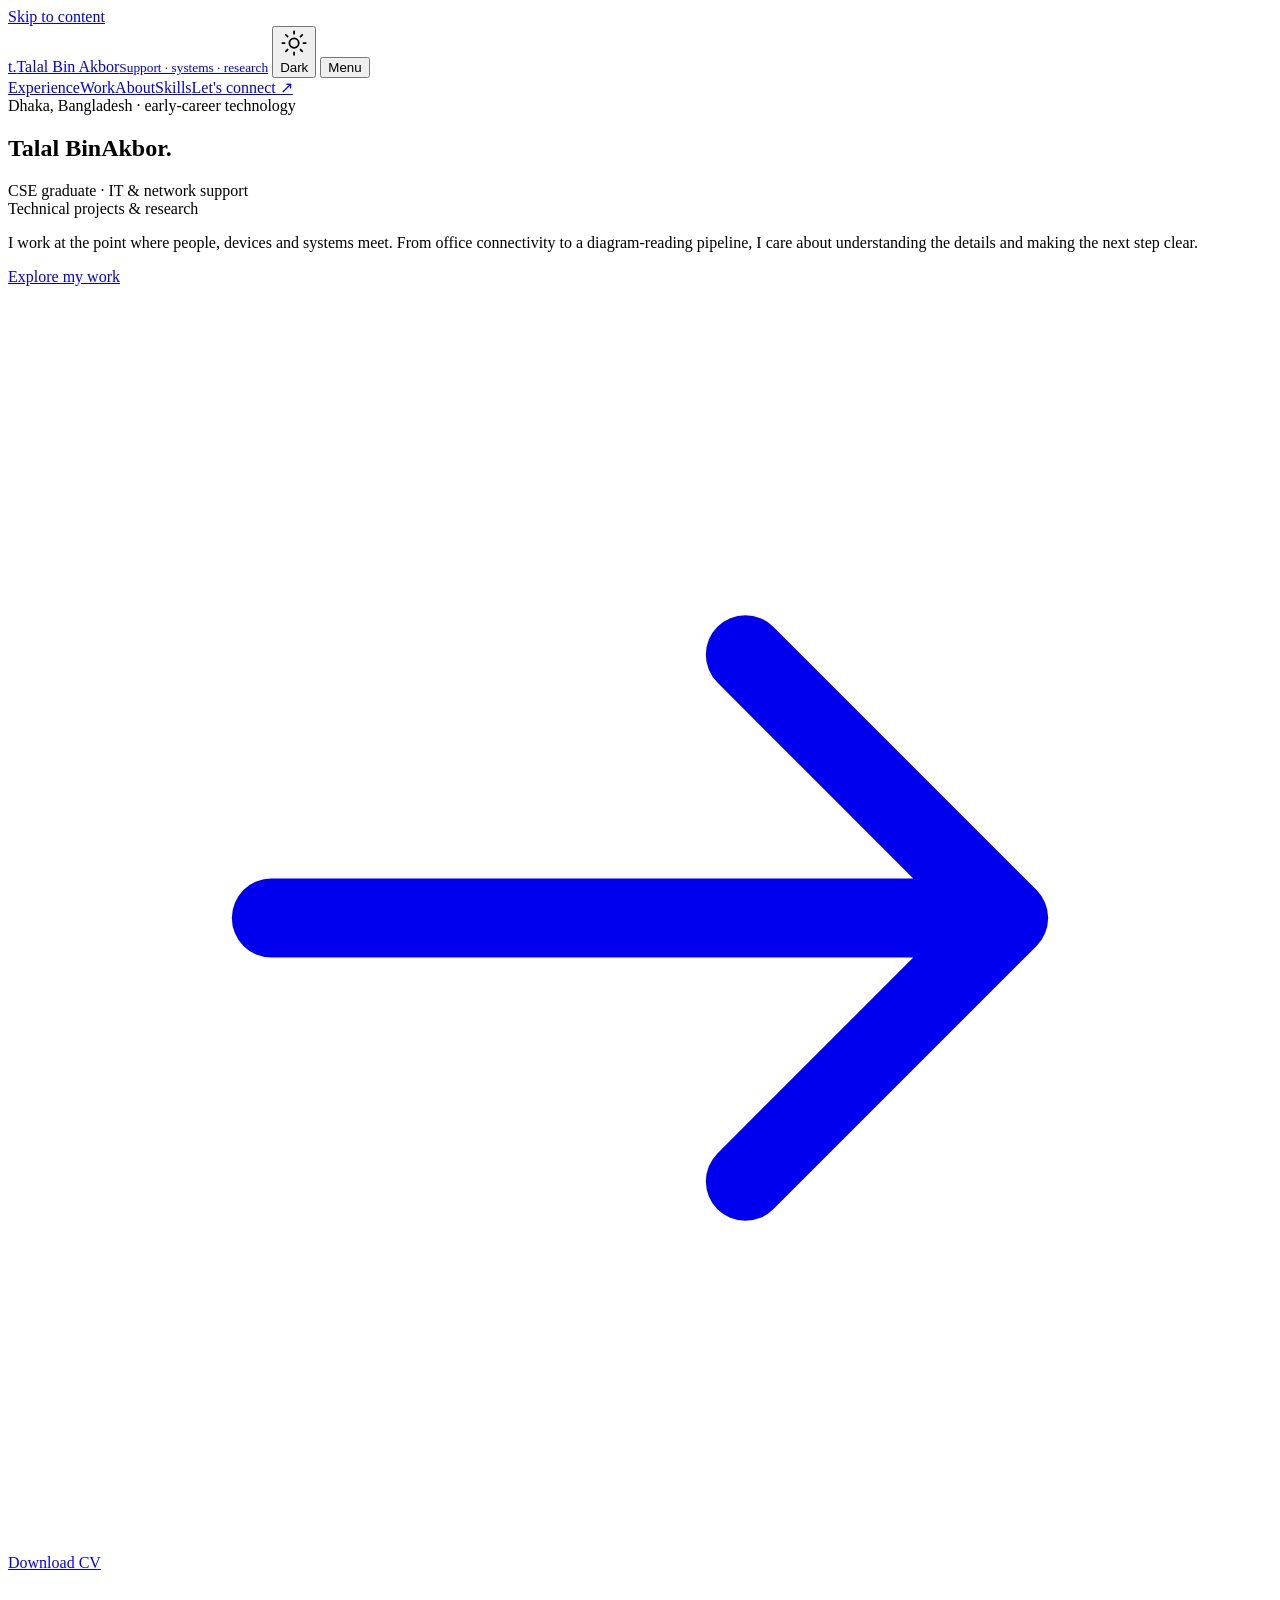
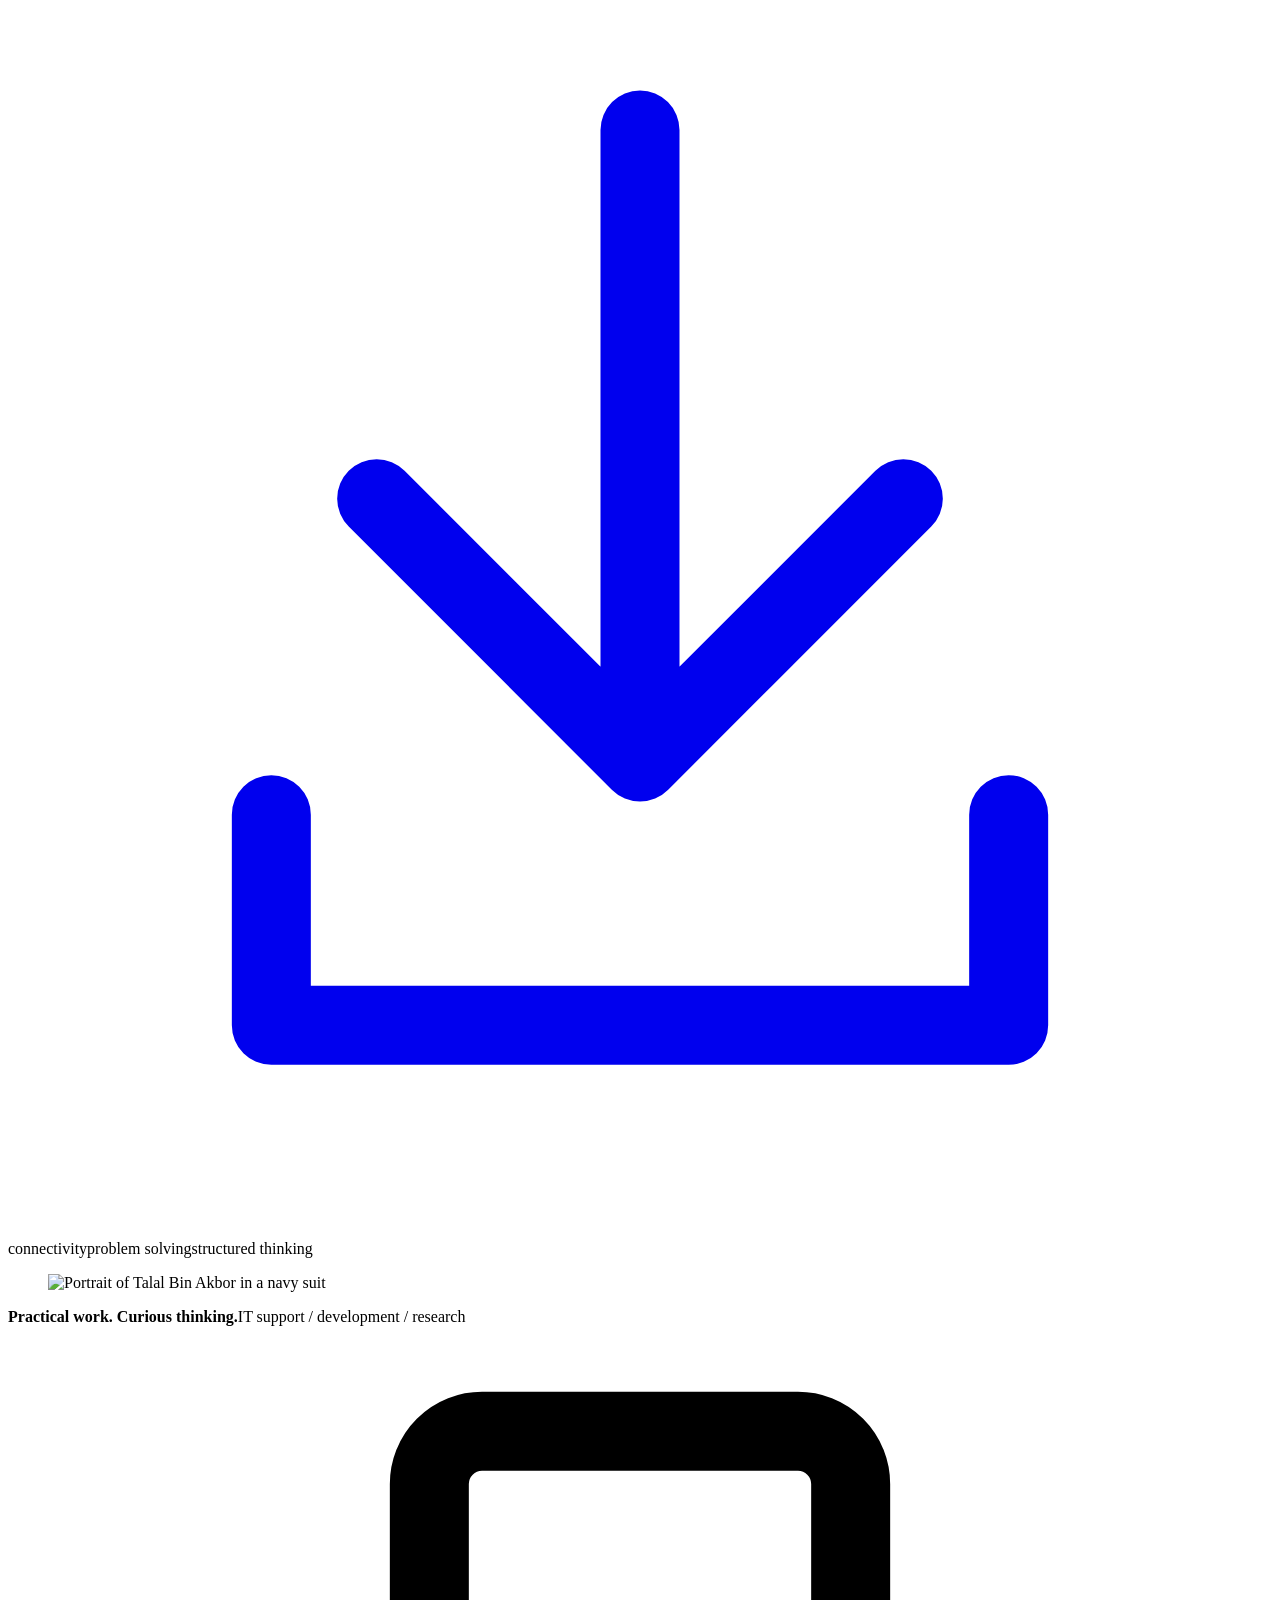
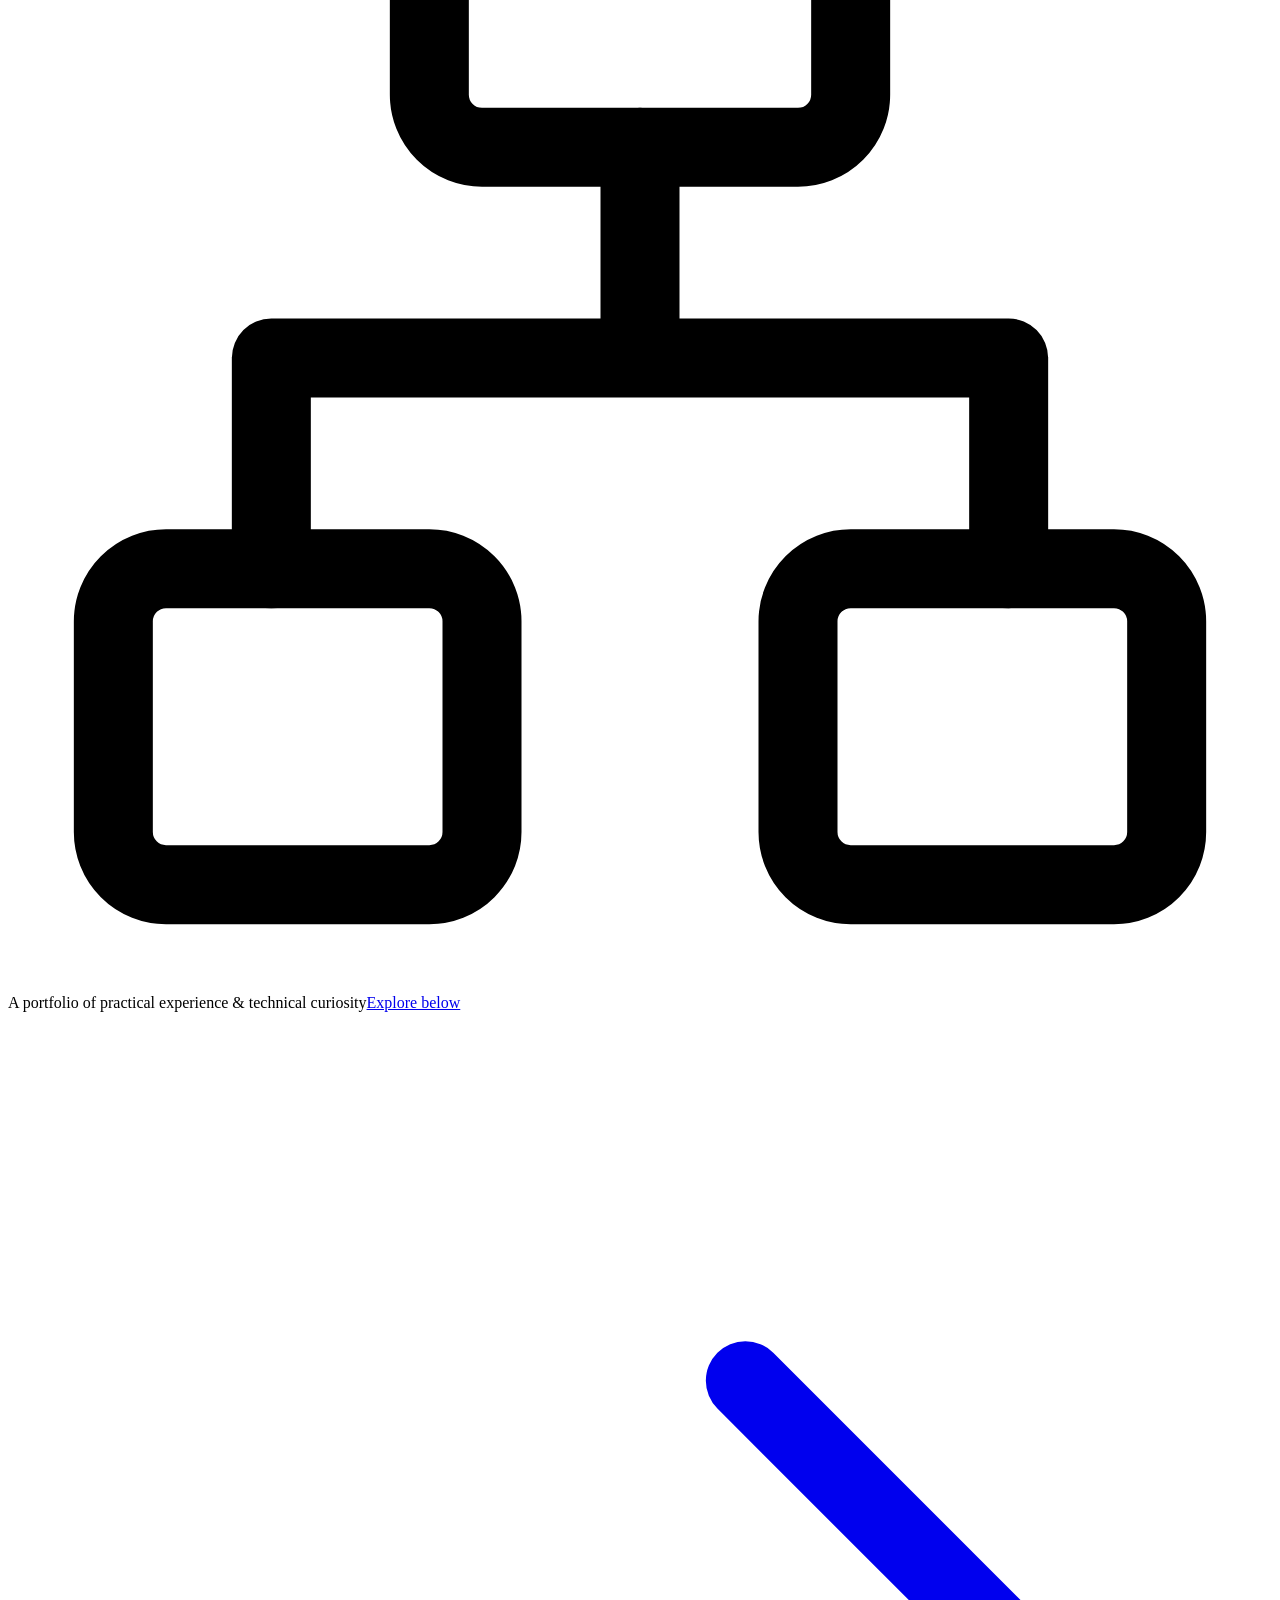
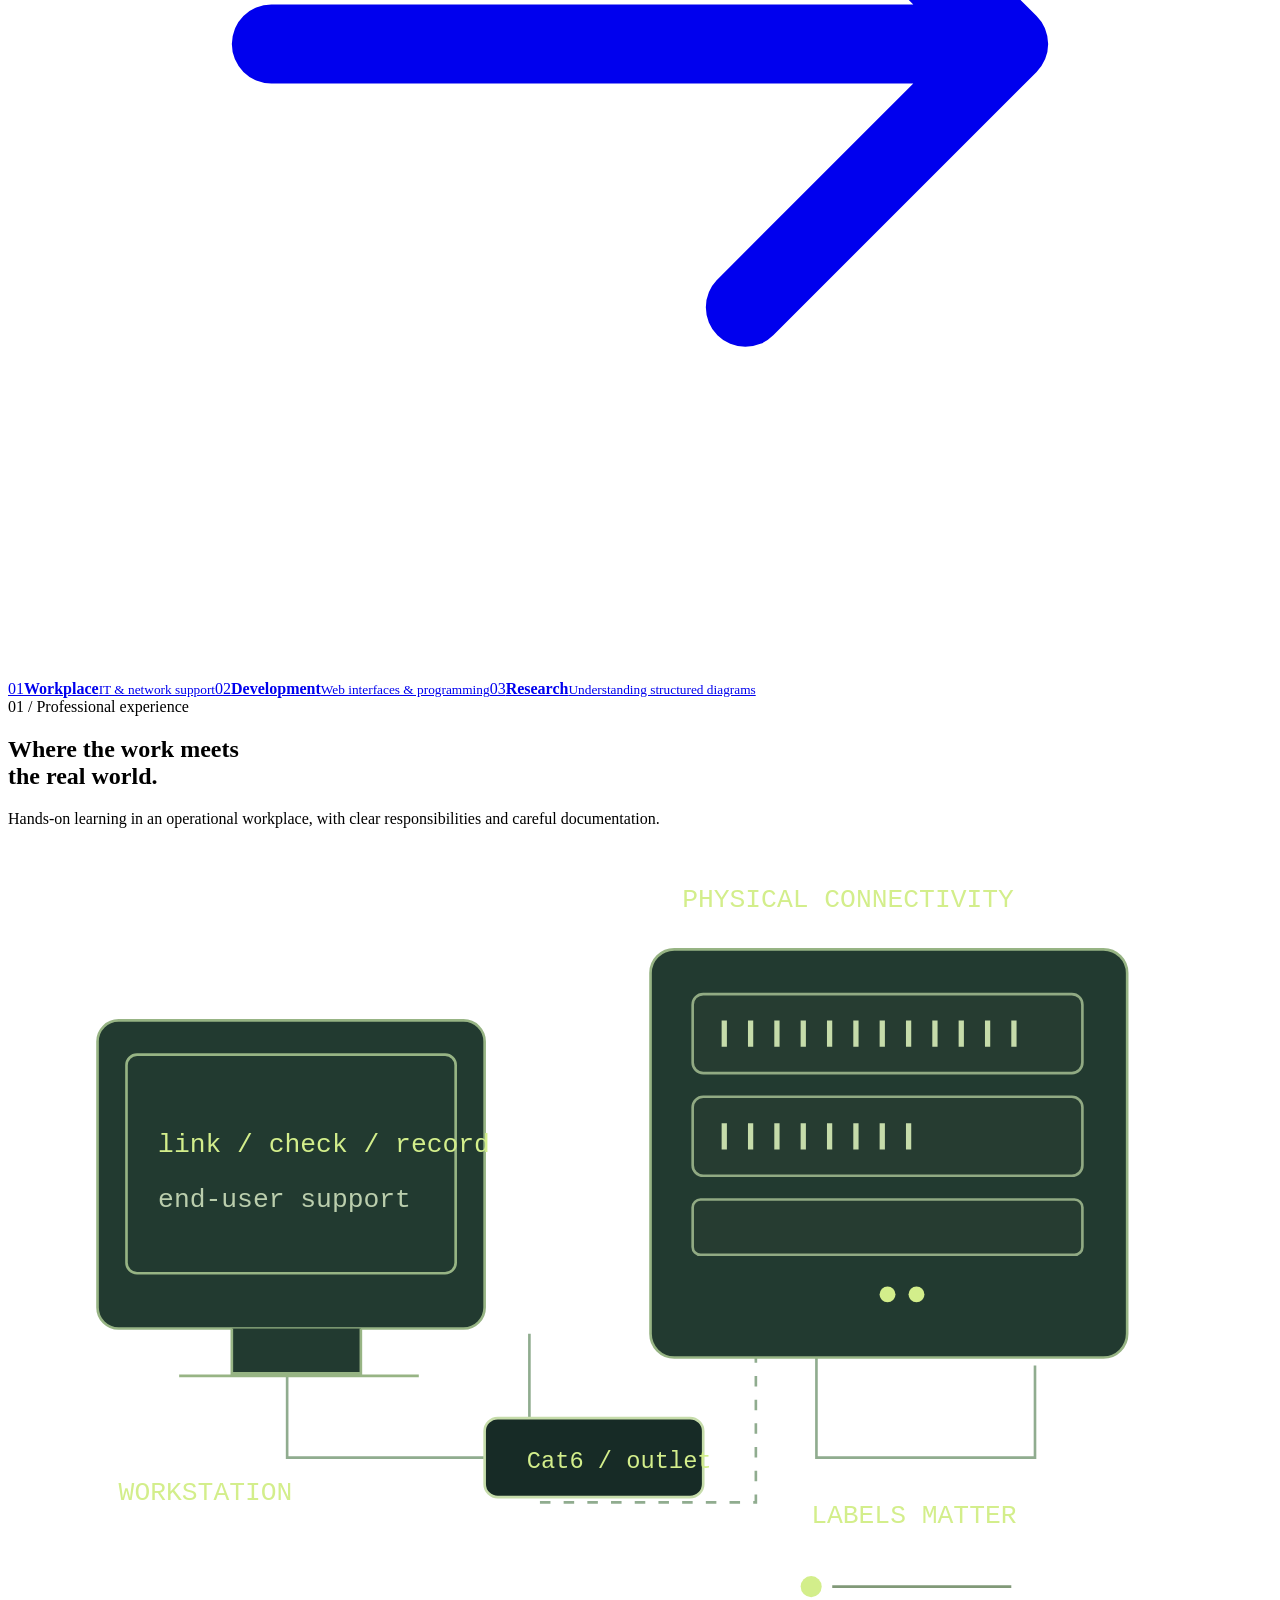
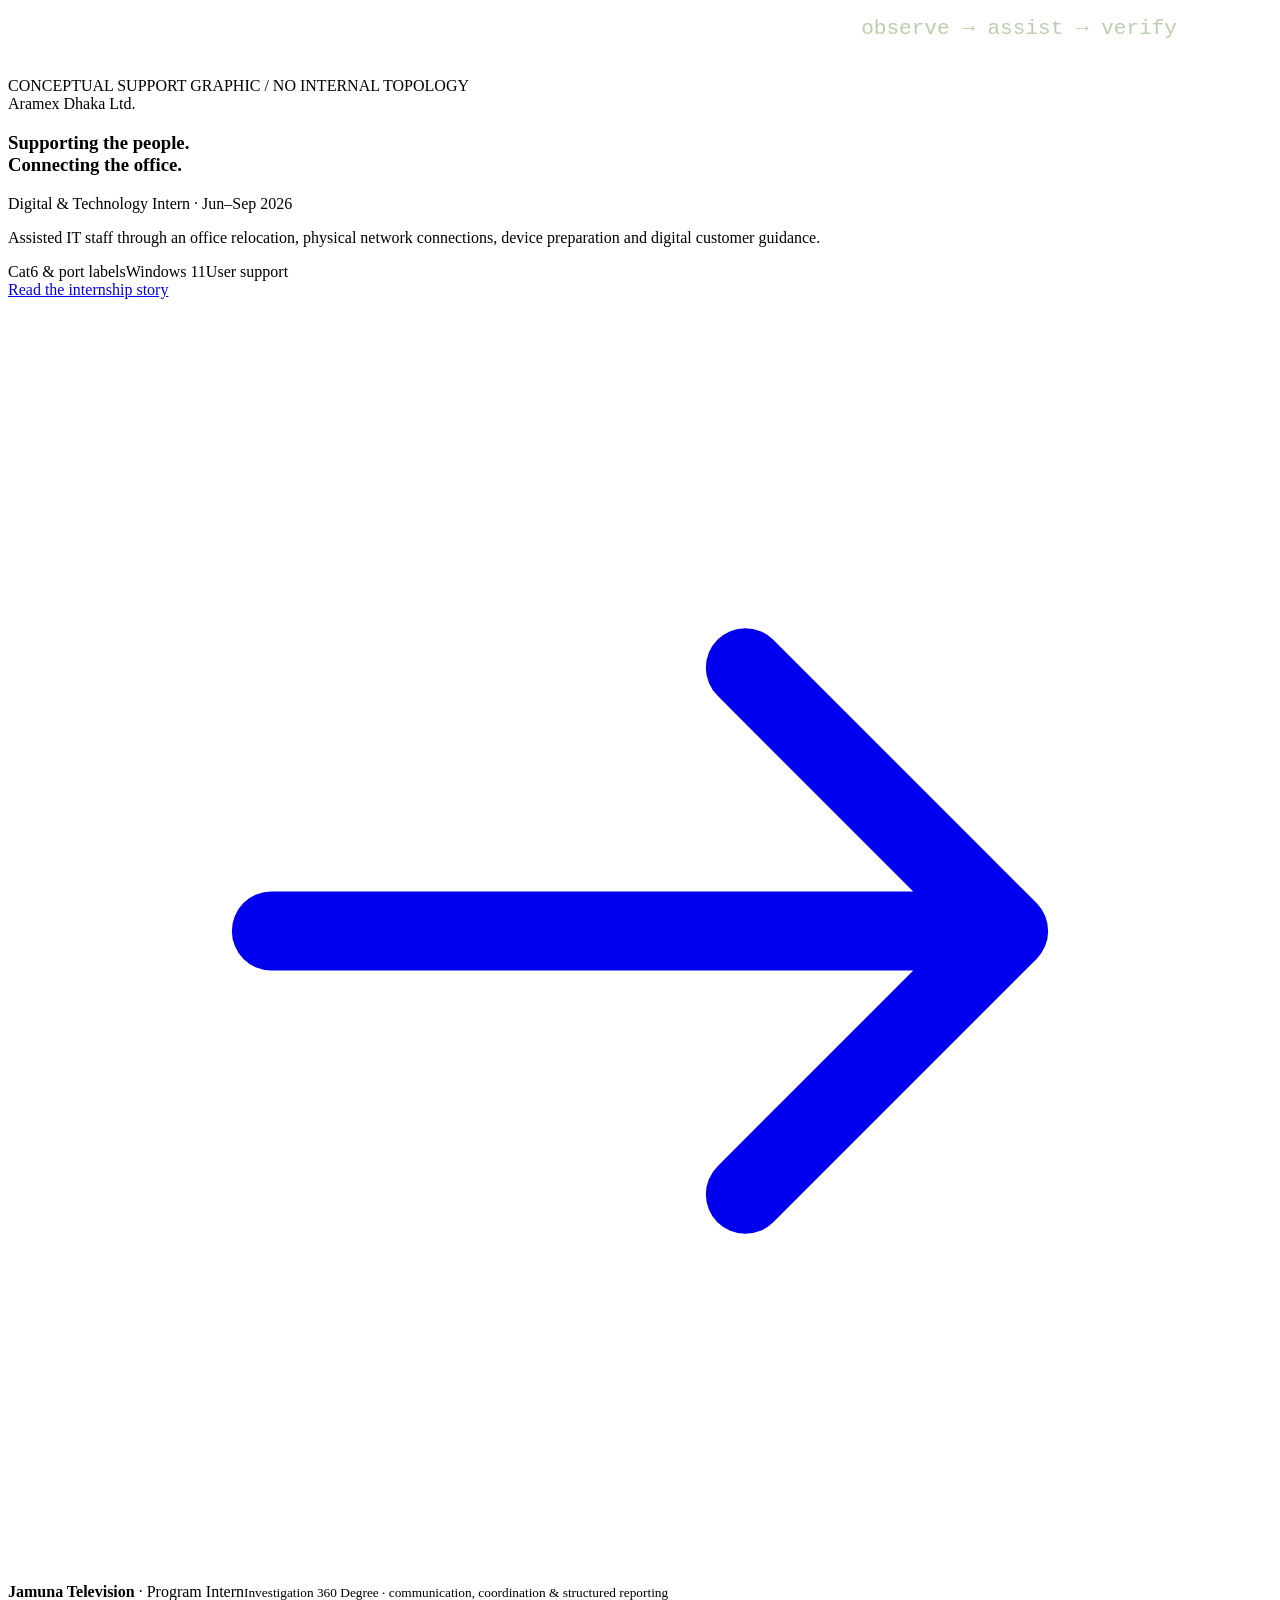
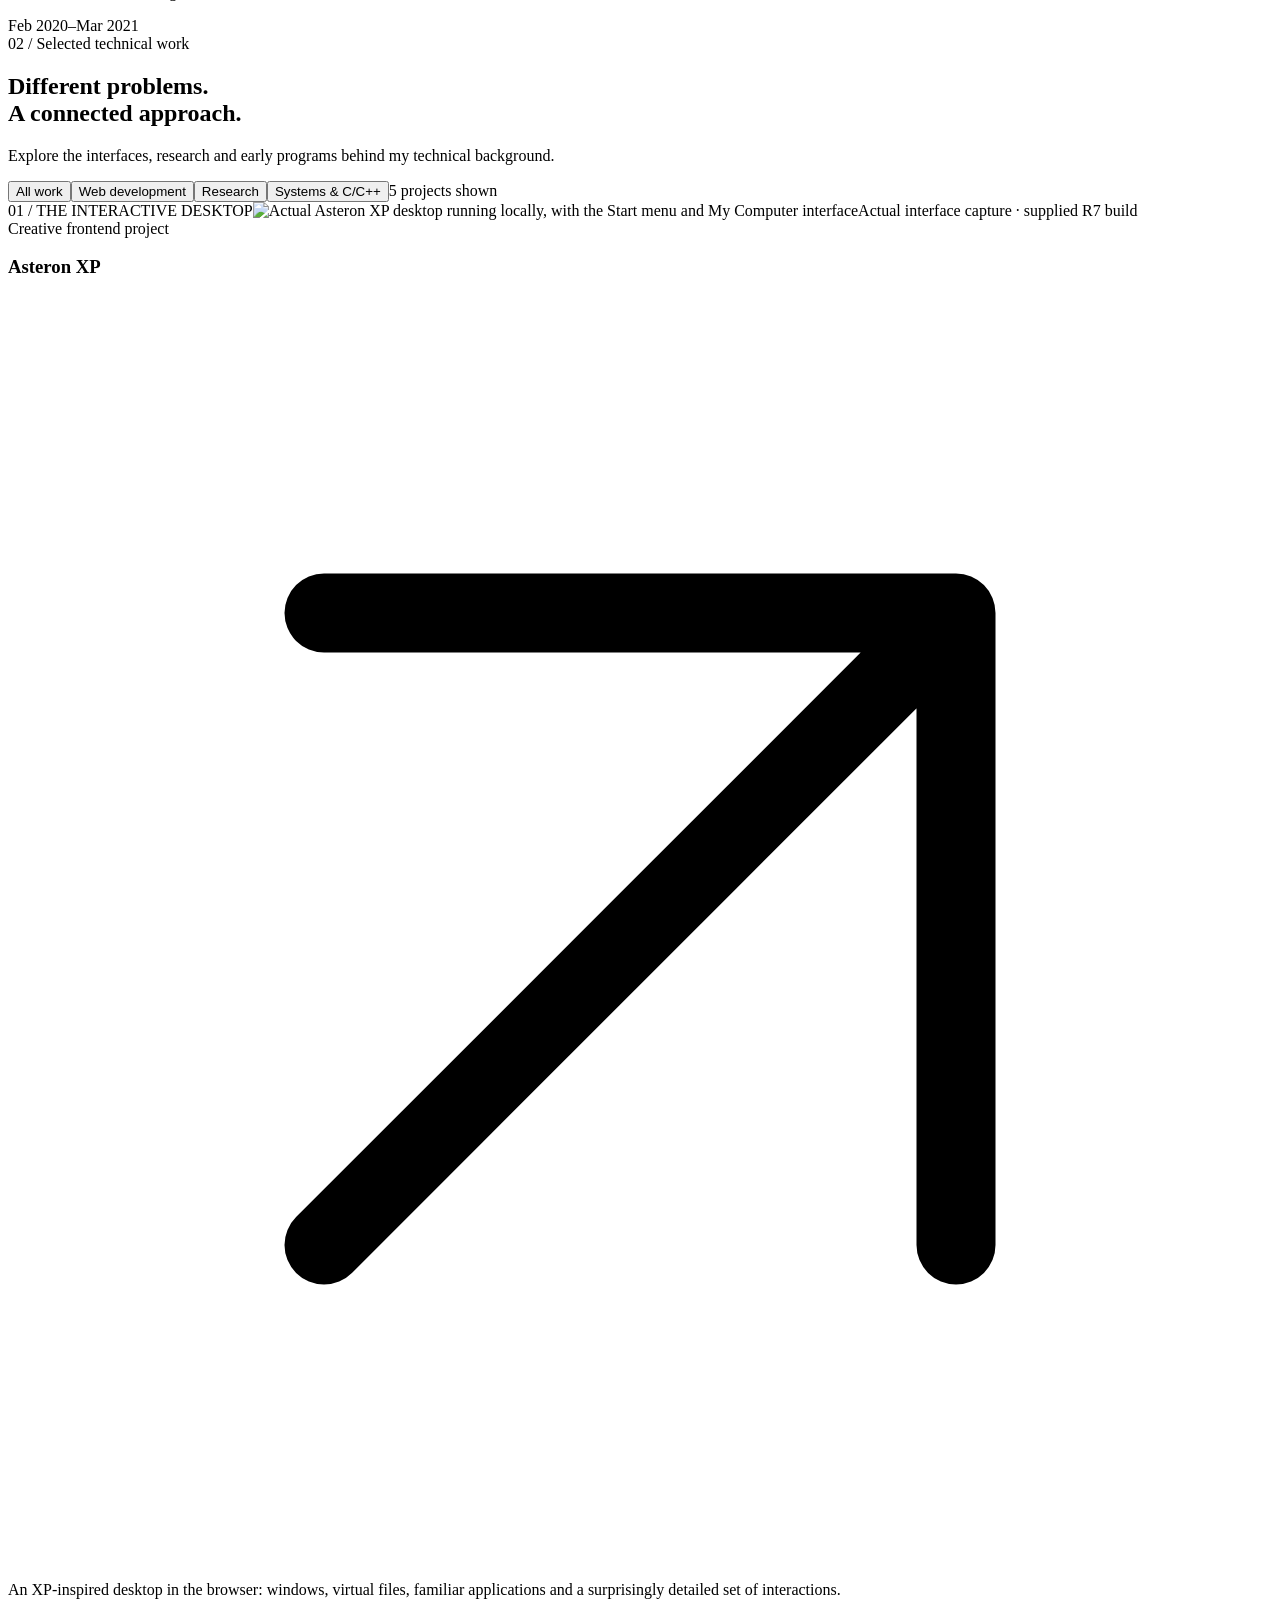
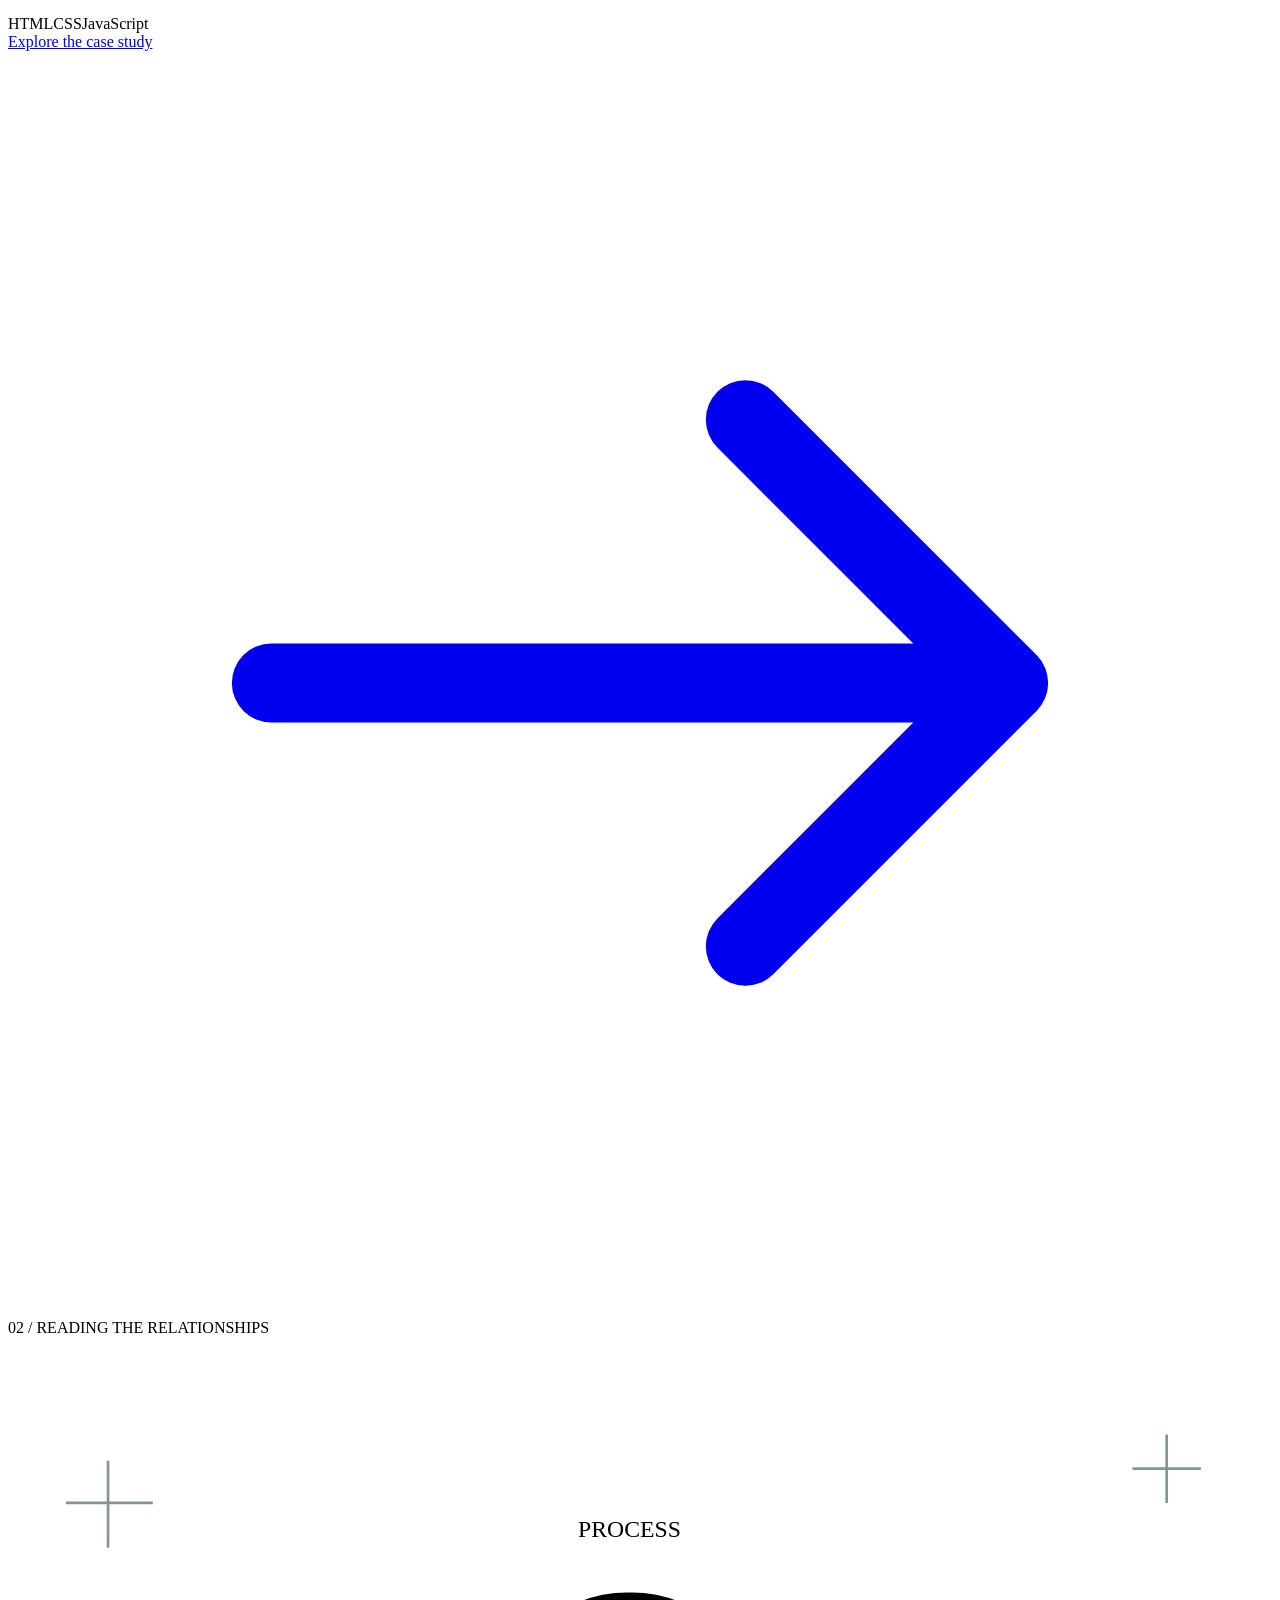
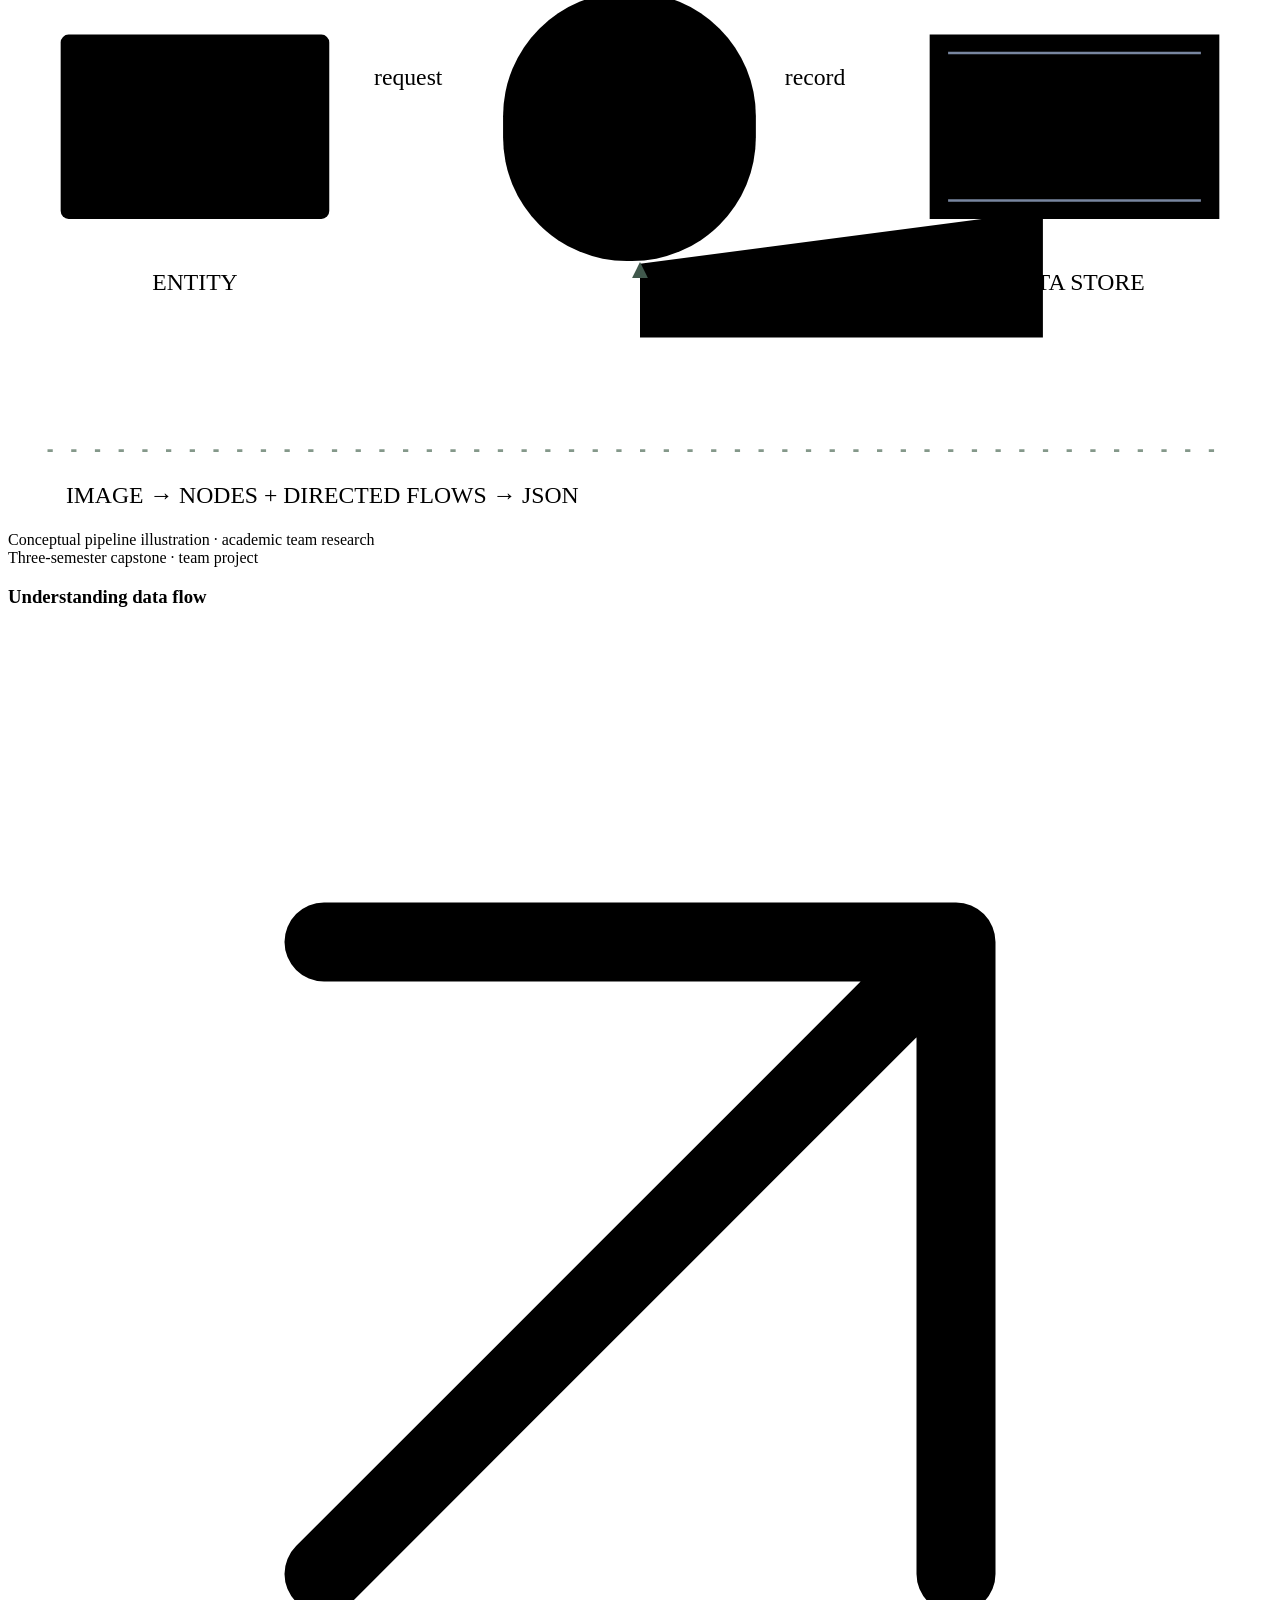
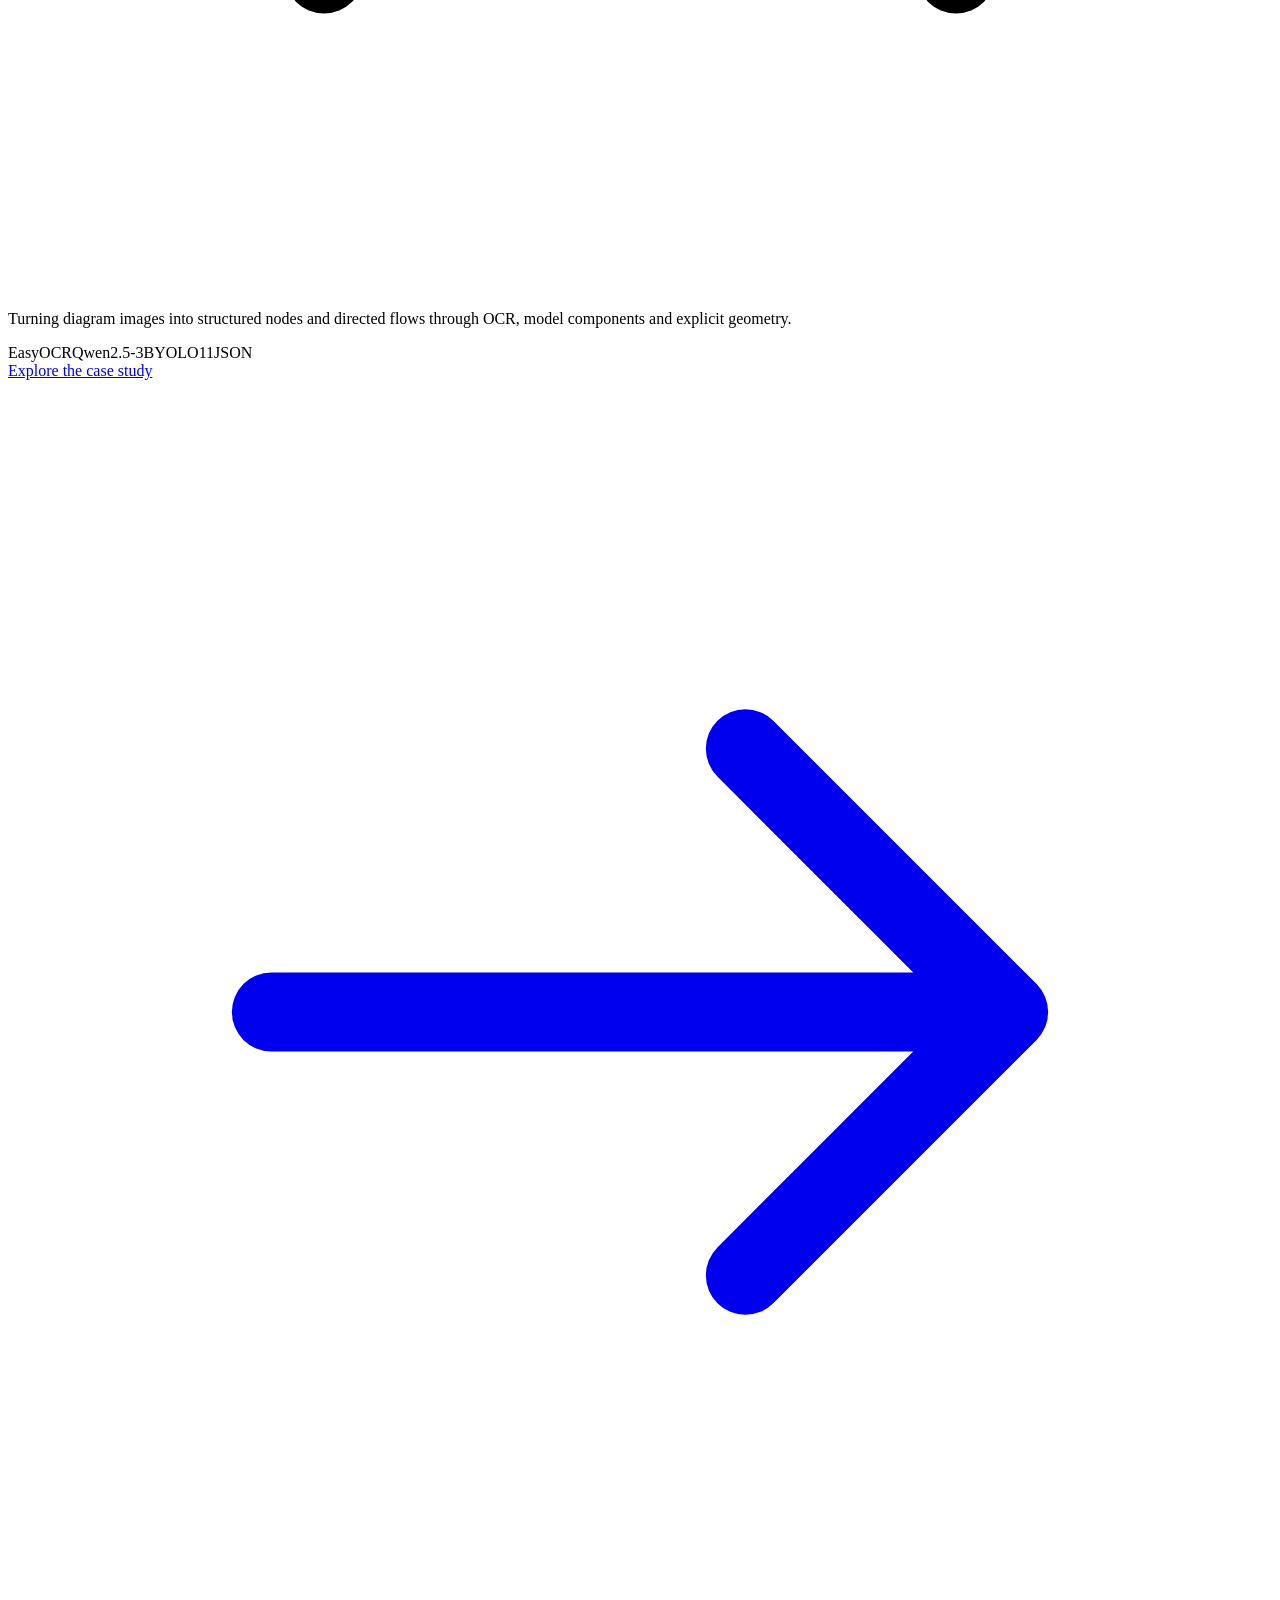
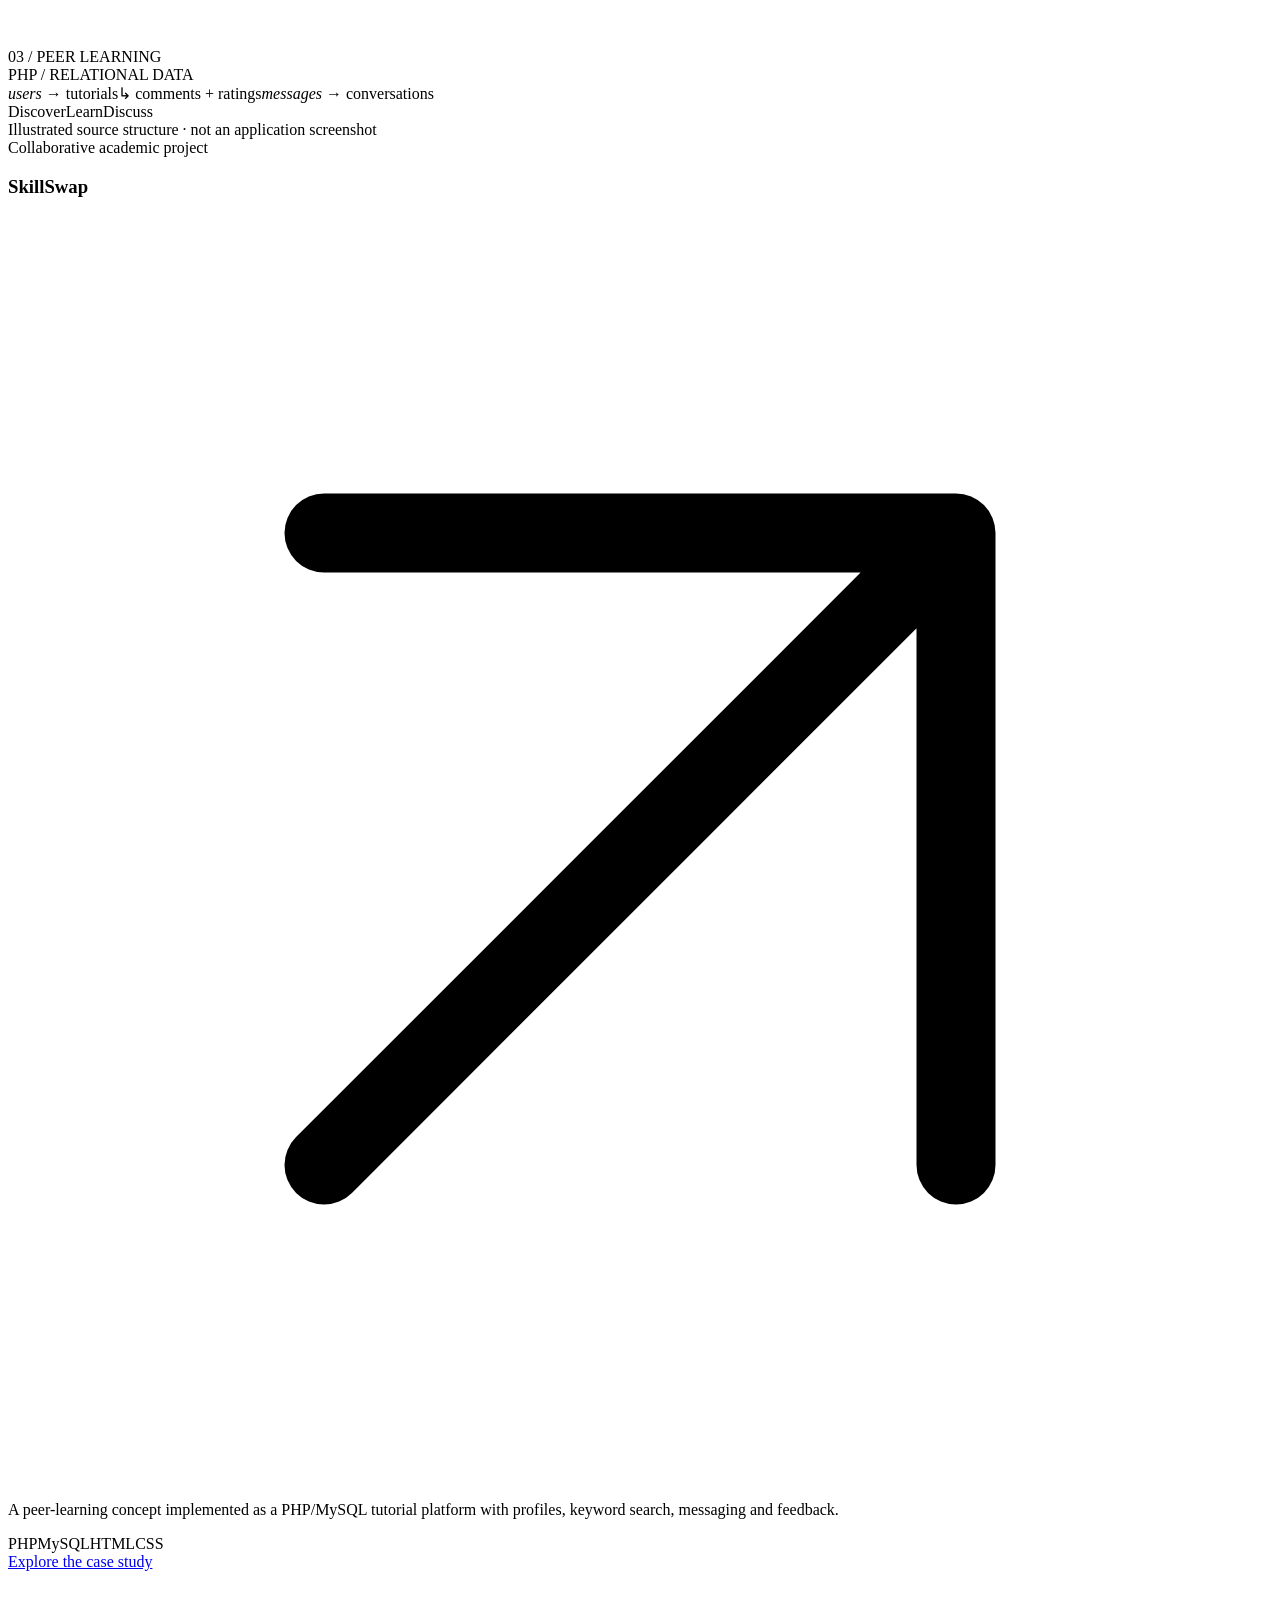
==== index.html @ d0160315 "Add files via upload" ====
<!doctype html>
<html lang="en" id="top" data-theme="light">
<head>
<meta charset="utf-8"><meta name="viewport" content="width=device-width,initial-scale=1">
<title>Talal Bin Akbor | IT &amp; Network Support, Projects &amp; Research</title><meta name="description" content="Portfolio of Talal Bin Akbor, a ULAB CSE graduate with IT and network support experience, web projects and collaborative diagram-understanding research.">
<meta name="robots" content="noindex,nofollow"><!-- Owner review: enable indexing using tools/configure_publication.py after approving publication. -->
<meta name="theme-color" content="#f5f3ed">
<meta property="og:type" content="website"><meta property="og:title" content="Talal Bin Akbor | IT &amp; Network Support, Projects &amp; Research"><meta property="og:description" content="Portfolio of Talal Bin Akbor, a ULAB CSE graduate with IT and network support experience, web projects and collaborative diagram-understanding research."><meta property="og:image" content="assets/social-card.jpg"><meta property="og:image:alt" content="Talal Bin Akbor — IT and network support, projects and research">
<meta name="twitter:card" content="summary_large_image">
<link rel="icon" type="image/svg+xml" href="assets/favicon.svg"><link rel="stylesheet" href="assets/style.css">
<link rel="preload" href="assets/fonts/manrope.ttf" as="font" type="font/ttf" crossorigin>
<script type="application/ld+json">{"@context": "https://schema.org", "@type": "Person", "name": "Talal Bin Akbor", "alumniOf": [{"@type": "CollegeOrUniversity", "name": "University of Liberal Arts Bangladesh"}, {"@type": "EducationalOrganization", "name": "Daffodil Polytechnic Institute"}], "sameAs": ["https://github.com/TBAPranto", "https://www.linkedin.com/in/tbapranto/"]}</script>
<script src="assets/contact-config.js" defer></script><script src="assets/site.js" defer></script>
</head><body><a class="skip" href="#main-content">Skip to content</a>
    <header class="site-header"><div class="wrap header-inner"><a class="brand" href="index.html" aria-label="Talal Bin Akbor, home"><span class="brand-mark" aria-hidden="true">t.</span><span>Talal Bin Akbor<small>Support · systems · research</small></span></a>
    <button class="theme-toggle" data-theme-toggle aria-pressed="false" aria-label="Use dark appearance"><svg class="icon" viewBox="0 0 24 24" fill="none" stroke="currentColor" stroke-width="1.5" stroke-linecap="round" stroke-linejoin="round" aria-hidden="true"><circle cx="12" cy="12" r="4"/><path d="M12 2v2m0 16v2M2 12h2m16 0h2M5 5l1.5 1.5m11 11L19 19M5 19l1.5-1.5m11-11L19 5"/></svg><span>Dark</span></button>
    <button class="menu-toggle" data-menu-toggle aria-controls="main-nav" aria-expanded="false">Menu</button>
    <nav id="main-nav" class="main-nav" aria-label="Main navigation"><a href="#experience">Experience</a><a href="#work">Work</a><a href="#about">About</a><a href="#skills">Skills</a><a class="nav-contact" href="#contact">Let's connect ↗</a></nav></div></header><main id="main-content">
<section class="hero wrap" aria-labelledby="hero-title"><div class="hero-grid"><div><div class="eyebrow"><span class="small-dot"></span> Dhaka, Bangladesh · early-career technology</div><h1 id="hero-title">Talal Bin<span class="serif">Akbor.</span></h1><p class="hero-role">CSE graduate · IT & network support<br>Technical projects & research</p><p class="hero-intro">I work at the point where people, devices and systems meet. From office connectivity to a diagram-reading pipeline, I care about understanding the details and making the next step clear.</p><div class="actions"><a class="btn " href="#work" >Explore my work<svg class="icon" viewBox="0 0 24 24" fill="none" stroke="currentColor" stroke-width="1.5" stroke-linecap="round" stroke-linejoin="round" aria-hidden="true"><path d="M5 12h14m-5-5 5 5-5 5"/></svg></a><a class="btn outline" href="assets/Talal_Bin_Akbor_Public_CV.pdf" download>Download CV<svg class="icon" viewBox="0 0 24 24" fill="none" stroke="currentColor" stroke-width="1.5" stroke-linecap="round" stroke-linejoin="round" aria-hidden="true"><path d="M12 3v12m-5-5 5 5 5-5M5 16v4h14v-4"/></svg></a></div></div>
<div class="hero-art"><span class="art-node n1">connectivity</span><span class="art-node n2">problem solving</span><span class="art-node n3">structured thinking</span><figure class="portrait"><picture><source srcset="assets/portrait.webp" type="image/webp"><img src="assets/portrait.jpg" width="560" height="685" alt="Portrait of Talal Bin Akbor in a navy suit" fetchpriority="high"></picture></figure><div class="portrait-note"><div><strong>Practical work. Curious thinking.</strong><span>IT support / development / research</span></div><svg class="icon" viewBox="0 0 24 24" fill="none" stroke="currentColor" stroke-width="1.5" stroke-linecap="round" stroke-linejoin="round" aria-hidden="true"><rect x="8" y="2" width="8" height="6" rx="1"/><rect x="2" y="16" width="7" height="6" rx="1"/><rect x="15" y="16" width="7" height="6" rx="1"/><path d="M12 8v4H5v4m7-4h7v4"/></svg></div></div></div>
<div class="hero-bottom"><span>A portfolio of practical experience & technical curiosity</span><a href="#experience">Explore below <svg class="icon" viewBox="0 0 24 24" fill="none" stroke="currentColor" stroke-width="1.5" stroke-linecap="round" stroke-linejoin="round" aria-hidden="true"><path d="M5 12h14m-5-5 5 5-5 5"/></svg></a></div></section>
<div class="wrap practice-strip" aria-label="Areas of work"><a href="#experience"><span class="mono">01</span><span><strong>Workplace</strong><small>IT & network support</small></span></a><a href="#work"><span class="mono">02</span><span><strong>Development</strong><small>Web interfaces & programming</small></span></a><a href="projects/dfd-research.html"><span class="mono">03</span><span><strong>Research</strong><small>Understanding structured diagrams</small></span></a></div>
<section id="experience" class="section wrap"><div class="section-heading"><div><div class="eyebrow"><span class="number">01 /</span> Professional experience</div><h2>Where the work meets<br>the <span class="serif">real world.</span></h2></div><p>Hands-on learning in an operational workplace, with clear responsibilities and careful documentation.</p></div>
<article class="experience-feature"><div class="infrastructure-art"><svg viewBox="0 0 480 315" role="img" aria-label="Conceptual support illustration: a workstation, labelled cabling and network equipment. This is not an Aramex topology.">
    <g fill="none" stroke="#90ac8f" stroke-width="1"><path d="M106 175v58h92v-47M307 172v61h83v-35"/><path d="M202 250h82v-56" stroke-dasharray="4 5"/></g>
    <g fill="#223a30" stroke="#97b484"><rect x="34" y="67" width="147" height="117" rx="8"/><rect x="45" y="80" width="125" height="83" rx="4"/><path d="M85 184v17h49v-17M65 202h91"/><rect x="244" y="40" width="181" height="155" rx="9"/></g>
    <g fill="#d3ee8b"><circle cx="334" cy="171" r="3"/><circle cx="345" cy="171" r="3"/></g>
    <g fill="#263c31" stroke="#91aa83"><rect x="260" y="57" width="148" height="30" rx="4"/><rect x="260" y="96" width="148" height="30" rx="4"/><rect x="260" y="135" width="148" height="21" rx="3"/></g>
    <g stroke="#c6dcaa" stroke-width="2"><path d="M272 67v10m10-10v10m10-10v10m10-10v10m10-10v10m10-10v10m10-10v10m10-10v10m10-10v10m10-10v10m10-10v10m10-10v10M272 106v10m10-10v10m10-10v10m10-10v10m10-10v10m10-10v10m10-10v10m10-10v10"/></g>
    <g fill="#d3ee8b" font-family="Consolas,monospace" font-size="10"><text x="57" y="117">link / check / record</text><text x="57" y="138" fill="#bbcead">end-user support</text><text x="256" y="24">PHYSICAL CONNECTIVITY</text><text x="42" y="249">WORKSTATION</text><text x="305" y="258">LABELS MATTER</text></g>
    <g fill="#172b26" stroke="#c6dcaa"><rect x="181" y="218" width="83" height="30" rx="5"/></g><text x="197" y="237" fill="#d3ee8b" font-family="Consolas,monospace" font-size="9">Cat6 / outlet</text>
    <circle cx="305" cy="282" r="4" fill="#d3ee8b"/><path d="M313 282h68" stroke="#819978"/><text x="324" y="300" fill="#bbcead" font-family="Consolas,monospace" font-size="8">observe → assist → verify</text></svg><span class="art-caption">CONCEPTUAL SUPPORT GRAPHIC / NO INTERNAL TOPOLOGY</span></div><div class="feature-copy"><div class="eyebrow">Aramex Dhaka Ltd.</div><h3>Supporting the people.<br>Connecting the office.</h3><div class="meta">Digital & Technology Intern · Jun–Sep 2026</div><p>Assisted IT staff through an office relocation, physical network connections, device preparation and digital customer guidance.</p><div class="tag-row"><span class="tag">Cat6 &amp; port labels</span><span class="tag">Windows 11</span><span class="tag">User support</span></div><a class="btn lime" href="projects/aramex.html" >Read the internship story<svg class="icon" viewBox="0 0 24 24" fill="none" stroke="currentColor" stroke-width="1.5" stroke-linecap="round" stroke-linejoin="round" aria-hidden="true"><path d="M5 12h14m-5-5 5 5-5 5"/></svg></a></div></article>
<div class="experience-tail"><p><strong>Jamuna Television</strong> · Program Intern<small>Investigation 360 Degree · communication, coordination & structured reporting</small></p><span class="period">Feb 2020–Mar 2021</span></div></section>
<section id="work" class="section work-section wrap"><div class="section-heading"><div><div class="eyebrow"><span class="number">02 /</span> Selected technical work</div><h2>Different problems.<br>A <span class="serif">connected approach.</span></h2></div><p>Explore the interfaces, research and early programs behind my technical background.</p></div><div class="filter-bar" aria-label="Filter projects"><button class="filter-button" data-filter="all" aria-pressed="true">All work</button><button class="filter-button" data-filter="web" aria-pressed="false">Web development</button><button class="filter-button" data-filter="research" aria-pressed="false">Research</button><button class="filter-button" data-filter="systems" aria-pressed="false">Systems & C/C++</button><span id="filter-status" class="filter-status" role="status" aria-live="polite">5 projects shown</span></div><div class="project-grid"><article class="project-card " data-category="web systems"><div class="project-visual xp"><span class="visual-stamp">01 / THE INTERACTIVE DESKTOP</span><img src="assets/xp-desktop.jpg" alt="Actual Asteron XP desktop running locally, with the Start menu and My Computer interface" loading="lazy" width="1280" height="800"><span class="visual-caption">Actual interface capture · supplied R7 build</span></div><div class="card-body"><div class="eyebrow">Creative frontend project</div><div class="card-title-line"><h3>Asteron XP</h3><svg class="icon" viewBox="0 0 24 24" fill="none" stroke="currentColor" stroke-width="1.5" stroke-linecap="round" stroke-linejoin="round" aria-hidden="true"><path d="M6 18 18 6M6 6h12v12"/></svg></div><p>An XP-inspired desktop in the browser: windows, virtual files, familiar applications and a surprisingly detailed set of interactions.</p><div class="tag-row"><span class="tag">HTML</span><span class="tag">CSS</span><span class="tag">JavaScript</span></div><a class="text-link" href="projects/asteron-xp.html">Explore the case study <svg class="icon" viewBox="0 0 24 24" fill="none" stroke="currentColor" stroke-width="1.5" stroke-linecap="round" stroke-linejoin="round" aria-hidden="true"><path d="M5 12h14m-5-5 5 5-5 5"/></svg></a></div></article><article class="project-card " data-category="research"><div class="project-visual research"><span class="visual-stamp">02 / READING THE RELATIONSHIPS</span><svg class="illustrated-dfd" viewBox="0 0 480 300" role="img" aria-label="Conceptual data flow example: a requester sends a request to a checking process, which stores a record.">
    <defs><marker id="home-arrow" viewBox="0 0 10 10" refX="9" refY="5" markerWidth="6" markerHeight="6" orient="auto-start-reverse"><path d="M0 0 10 5 0 10Z" fill="#40584c"/></marker></defs>
    <path class="connector" d="M122 148h66M284 148h66M393 180v48H240v-28" marker-end="url(#home-arrow)"/><text x="139" y="132" font-size="9">request</text><text x="295" y="132" font-size="9">record</text>
    <rect class="node" x="20" y="113" width="102" height="70" rx="3"/><rect class="node node-process" x="188" y="97" width="96" height="102" rx="47"/>
    <path class="node node-store" d="M350 113h110v70H350Z"/><path d="M357 120h96M357 176h96" stroke="#7886a0"/>
    <text x="71" y="151" font-size="12" text-anchor="middle">Requester</text><text x="236" y="145" font-size="12" text-anchor="middle">Check</text><text x="236" y="162" font-size="12" text-anchor="middle">request</text><text x="405" y="151" font-size="12" text-anchor="middle">Record store</text>
    <text x="71" y="210" font-size="9" text-anchor="middle">ENTITY</text><text x="236" y="76" font-size="9" text-anchor="middle">PROCESS</text><text x="405" y="210" font-size="9" text-anchor="middle">DATA STORE</text>
    <g fill="none" stroke="#84988a" stroke-width="1"><path d="M22 63h33m-17-16v33M427 50h26m-13-13v26"/><path d="M15 271h450" stroke-dasharray="2 7"/></g>
    <text x="22" y="291" font-size="9">IMAGE → NODES + DIRECTED FLOWS → JSON</text></svg><span class="visual-caption">Conceptual pipeline illustration · academic team research</span></div><div class="card-body"><div class="eyebrow">Three-semester capstone · team project</div><div class="card-title-line"><h3>Understanding data flow</h3><svg class="icon" viewBox="0 0 24 24" fill="none" stroke="currentColor" stroke-width="1.5" stroke-linecap="round" stroke-linejoin="round" aria-hidden="true"><path d="M6 18 18 6M6 6h12v12"/></svg></div><p>Turning diagram images into structured nodes and directed flows through OCR, model components and explicit geometry.</p><div class="tag-row"><span class="tag">EasyOCR</span><span class="tag">Qwen2.5-3B</span><span class="tag">YOLO11</span><span class="tag">JSON</span></div><a class="text-link" href="projects/dfd-research.html">Explore the case study <svg class="icon" viewBox="0 0 24 24" fill="none" stroke="currentColor" stroke-width="1.5" stroke-linecap="round" stroke-linejoin="round" aria-hidden="true"><path d="M5 12h14m-5-5 5 5-5 5"/></svg></a></div></article><article class="project-card " data-category="web"><div class="project-visual web"><span class="visual-stamp">03 / PEER LEARNING</span><div class="source-visual"><div class="code-head">PHP / RELATIONAL DATA</div><span class="code-line"><em>users</em> → tutorials</span><span class="code-line indent">↳ comments + ratings</span><span class="code-line"><em>messages</em> → conversations</span><div class="tiny-flow"><span>Discover</span><span>Learn</span><span>Discuss</span></div></div><span class="visual-caption">Illustrated source structure · not an application screenshot</span></div><div class="card-body"><div class="eyebrow">Collaborative academic project</div><div class="card-title-line"><h3>SkillSwap</h3><svg class="icon" viewBox="0 0 24 24" fill="none" stroke="currentColor" stroke-width="1.5" stroke-linecap="round" stroke-linejoin="round" aria-hidden="true"><path d="M6 18 18 6M6 6h12v12"/></svg></div><p>A peer-learning concept implemented as a PHP/MySQL tutorial platform with profiles, keyword search, messaging and feedback.</p><div class="tag-row"><span class="tag">PHP</span><span class="tag">MySQL</span><span class="tag">HTML</span><span class="tag">CSS</span></div><a class="text-link" href="projects/skillswap.html">Explore the case study <svg class="icon" viewBox="0 0 24 24" fill="none" stroke="currentColor" stroke-width="1.5" stroke-linecap="round" stroke-linejoin="round" aria-hidden="true"><path d="M5 12h14m-5-5 5 5-5 5"/></svg></a></div></article><article class="project-card " data-category="web"><div class="project-visual quiz"><span class="visual-stamp">04 / QUIZ WORKFLOWS</span><div class="source-visual"><div class="code-head">MYSQL / CONTENT & RESULTS</div><span class="code-line"><em>quiz</em> { questions, options }</span><span class="code-line indent">correct answer → question score</span><span class="code-line"><em>result</em> { participant, total }</span><div class="tiny-flow"><span>Create</span><span>Join</span><span>Review</span></div></div><span class="visual-caption">Illustrated workflow · source-reviewed PHP project</span></div><div class="card-body"><div class="eyebrow">Academic web application</div><div class="card-title-line"><h3>Quiz Web Project</h3><svg class="icon" viewBox="0 0 24 24" fill="none" stroke="currentColor" stroke-width="1.5" stroke-linecap="round" stroke-linejoin="round" aria-hidden="true"><path d="M6 18 18 6M6 6h12v12"/></svg></div><p>Accounts, quiz authoring, participation and results: a relational web project connecting user actions to database records.</p><div class="tag-row"><span class="tag">PHP</span><span class="tag">SQL</span><span class="tag">JavaScript</span></div><a class="text-link" href="projects/quiz-web.html">Explore the case study <svg class="icon" viewBox="0 0 24 24" fill="none" stroke="currentColor" stroke-width="1.5" stroke-linecap="round" stroke-linejoin="round" aria-hidden="true"><path d="M5 12h14m-5-5 5 5-5 5"/></svg></a></div></article><article class="project-card wide-card" data-category="systems"><div class="project-visual c"><div class="console-card"><div class="console-header">EARLY PROGRAMMING / C & C++</div><span class="path">&gt; structures + file I/O</span><br>grocery receipt generator<br>diary records<br><span class="path">&gt; adjacency lists + recursion</span><br>directed graph path enumeration</div><span class="visual-caption">Educational source summary · not a terminal capture</span></div><div class="card-body"><div class="eyebrow">Selected early programming work</div><div class="card-title-line"><h3>Before the browser: C & C++</h3><svg class="icon" viewBox="0 0 24 24" fill="none" stroke="currentColor" stroke-width="1.5" stroke-linecap="round" stroke-linejoin="round" aria-hidden="true"><path d="M6 18 18 6M6 6h12v12"/></svg></div><p>Receipt generation, diary files and graph paths. A small collection showing how my programming work began—and what I would improve today.</p><div class="tag-row"><span class="tag">C</span><span class="tag">C++</span><span class="tag">File I/O</span><span class="tag">Graph traversal</span></div><a class="text-link" href="projects/c-programming.html">Explore the case study <svg class="icon" viewBox="0 0 24 24" fill="none" stroke="currentColor" stroke-width="1.5" stroke-linecap="round" stroke-linejoin="round" aria-hidden="true"><path d="M5 12h14m-5-5 5 5-5 5"/></svg></a></div></article></div></section>
<section id="about" class="section about-section"><div class="wrap about-grid"><div class="about-title"><div class="eyebrow"><span class="number">03 /</span> A little about me</div><h2>Curious about systems.<br><span class="serif">Grounded in practice.</span></h2></div><div class="about-copy"><p class="lead">My path into technology combines a Diploma in Computer Technology with a B.Sc. in Computer Science and Engineering at ULAB.</p><p>At Aramex, I learned how small technical details affect a real office: a clear port label, the right printer check, a correctly linked shipping account, or a careful device handover.</p><p>My academic work adds another perspective. Web applications, early C/C++ programs and a three-semester capstone taught me to follow a problem from its inputs to its structure, test what I can and document what still needs work.</p><div class="about-meta"><span><strong>Based in Dhaka</strong>Bangladesh</span><span><strong>Bangla & English</strong>Native / working proficiency</span><span><strong>Next step</strong>Entry-level technology roles</span></div></div></div></section>
<section id="skills" class="section wrap"><div class="section-heading"><div><div class="eyebrow"><span class="number">04 /</span> Technical foundation</div><h2>What I bring<br>to the <span class="serif">work.</span></h2></div><p>A clear separation between practical experience, academic grounding and tools used in project work.</p></div><div class="skills-tabs" aria-label="Explore skill categories"><button class="filter-button" data-skill-tab="practical" aria-pressed="true">Practical support</button><button class="filter-button" data-skill-tab="academic" aria-pressed="false">Academic foundation</button><button class="filter-button" data-skill-tab="projects" aria-pressed="false">Project tools</button></div>
<div data-skill-panel="practical"><div class="skills-grid"><article class="skill-box"><svg class="icon" viewBox="0 0 24 24" fill="none" stroke="currentColor" stroke-width="1.5" stroke-linecap="round" stroke-linejoin="round" aria-hidden="true"><rect x="3" y="3" width="18" height="13" rx="2"/><path d="M8 21h8m-4-5v5m-5-11 3 3 7-7"/></svg><h3>End-user & device support</h3><p>Windows setup, PC assembly, basic hardware/software fault isolation, printers and peripherals, and clear user assistance.</p><span class="skill-note">CV + supervised workplace experience</span></article><article class="skill-box"><svg class="icon" viewBox="0 0 24 24" fill="none" stroke="currentColor" stroke-width="1.5" stroke-linecap="round" stroke-linejoin="round" aria-hidden="true"><rect x="8" y="2" width="8" height="6" rx="1"/><rect x="2" y="16" width="7" height="6" rx="1"/><rect x="15" y="16" width="7" height="6" rx="1"/><path d="M12 8v4H5v4m7-4h7v4"/></svg><h3>Physical connectivity</h3><p>Cat6 desk patching, patch panels, outlet and port labels, plus foundational knowledge of switches, routers and wireless access points.</p><span class="skill-note">Practical connections / network fundamentals</span></article><article class="skill-box"><svg class="icon" viewBox="0 0 24 24" fill="none" stroke="currentColor" stroke-width="1.5" stroke-linecap="round" stroke-linejoin="round" aria-hidden="true"><path d="M14 2H5v20h14V7Zm0 0v5h5M8 12h8m-8 4h8"/></svg><h3>Documentation & office tools</h3><p>Equipment records, network connection review, customer guidance, Microsoft Excel, Word, PowerPoint and Microsoft 365 applications.</p><span class="skill-note">Recorded support & documentation work</span></article></div></div>
<div data-skill-panel="academic"><div class="skills-grid"><article class="skill-box"><svg class="icon" viewBox="0 0 24 24" fill="none" stroke="currentColor" stroke-width="1.5" stroke-linecap="round" stroke-linejoin="round" aria-hidden="true"><rect x="8" y="2" width="8" height="6" rx="1"/><rect x="2" y="16" width="7" height="6" rx="1"/><rect x="15" y="16" width="7" height="6" rx="1"/><path d="M12 8v4H5v4m7-4h7v4"/></svg><h3>Networks & communication</h3><p>Computer Networks and its lab, Data Communication, LAN concepts, Network Security and Cisco Packet Tracer.</p><span class="skill-note">Coursework & lab foundation</span></article><article class="skill-box"><svg class="icon" viewBox="0 0 24 24" fill="none" stroke="currentColor" stroke-width="1.5" stroke-linecap="round" stroke-linejoin="round" aria-hidden="true"><rect x="3" y="3" width="18" height="13" rx="2"/><path d="M8 21h8m-4-5v5m-5-11 3 3 7-7"/></svg><h3>Computer systems</h3><p>Operating Systems and the computer hardware grounding developed through diploma and undergraduate study.</p><span class="skill-note">Academic foundation</span></article><article class="skill-box"><svg class="icon" viewBox="0 0 24 24" fill="none" stroke="currentColor" stroke-width="1.5" stroke-linecap="round" stroke-linejoin="round" aria-hidden="true"><path d="M14 2H5v20h14V7Zm0 0v5h5M8 12h8m-8 4h8"/></svg><h3>Security & careful handling</h3><p>Cyber Security and Network Security coursework; attention to approved access, confidentiality and responsible escalation in workplace support.</p><span class="skill-note">Coursework + professional practice</span></article></div></div>
<div data-skill-panel="projects"><div class="skills-grid"><article class="skill-box"><svg class="icon" viewBox="0 0 24 24" fill="none" stroke="currentColor" stroke-width="1.5" stroke-linecap="round" stroke-linejoin="round" aria-hidden="true"><rect x="2" y="4" width="20" height="16" rx="2"/><path d="m6 8 4 4-4 4m7 0h5"/></svg><h3>Web development</h3><p>HTML, CSS, JavaScript, PHP, MySQL/SQL and GitHub, demonstrated through academic web projects and the Asteron XP interface.</p><span class="skill-note">Source-backed project tools</span></article><article class="skill-box"><svg class="icon" viewBox="0 0 24 24" fill="none" stroke="currentColor" stroke-width="1.5" stroke-linecap="round" stroke-linejoin="round" aria-hidden="true"><rect x="8" y="2" width="8" height="6" rx="1"/><rect x="2" y="16" width="7" height="6" rx="1"/><rect x="15" y="16" width="7" height="6" rx="1"/><path d="M12 8v4H5v4m7-4h7v4"/></svg><h3>Research components</h3><p>EasyOCR, fine-tuned Qwen2.5-3B, YOLO11, structured JSON and Gradio in a collaborative diagram-understanding pipeline.</p><span class="skill-note">Team research / planning, testing & documentation</span></article><article class="skill-box"><svg class="icon" viewBox="0 0 24 24" fill="none" stroke="currentColor" stroke-width="1.5" stroke-linecap="round" stroke-linejoin="round" aria-hidden="true"><rect x="2" y="4" width="20" height="16" rx="2"/><path d="m6 8 4 4-4 4m7 0h5"/></svg><h3>Programming foundations</h3><p>C structures and receipt calculations; C++ file handling, adjacency lists and recursive graph traversal in selected early coursework.</p><span class="skill-note">Historical educational source</span></article></div></div></section>
<section id="education" class="section work-section wrap"><div class="eyebrow"><span class="number">05 /</span> Education</div><h2 style="margin-top:18px">The foundation <span class="serif">behind it.</span></h2><div class="education-list"><article class="education-item"><span class="year mono">2026</span><div><h3>B.Sc. in Computer Science & Engineering</h3><p>University of Liberal Arts Bangladesh (ULAB)</p></div><span class="education-score">CGPA 3.18 / 4.00</span></article><article class="education-item"><span class="year mono">2021</span><div><h3>Diploma in Computer Technology</h3><p>Daffodil Polytechnic Institute</p></div><span class="education-score">CGPA 3.56 / 4.00</span></article><article class="education-item"><span class="year mono">2016</span><div><h3>SSC · Science</h3><p>Badsha Faisal Institute</p></div><span class="education-score">GPA 3.33 / 5.00</span></article></div></section>
</main><section id="contact" class="contact-section"><div class="wrap contact-grid"><div><div class="eyebrow"><span class="number">06 /</span> Let's connect</div><h2>Good work begins<br>with a <span class="serif accent">conversation.</span></h2><p>For opportunities in IT support, network support or technical project work, connect with me through my professional profiles.</p><a class="btn outline" href="assets/Talal_Bin_Akbor_Public_CV.pdf" download>Download public CV<svg class="icon" viewBox="0 0 24 24" fill="none" stroke="currentColor" stroke-width="1.5" stroke-linecap="round" stroke-linejoin="round" aria-hidden="true"><path d="M12 3v12m-5-5 5 5 5-5M5 16v4h14v-4"/></svg></a></div>
    <div class="contact-links"><a class="contact-link" href="https://www.linkedin.com/in/tbapranto/" target="_blank" rel="noopener noreferrer"><span>LinkedIn<small>/in/tbapranto</small></span><svg class="icon" viewBox="0 0 24 24" fill="none" stroke="currentColor" stroke-width="1.5" stroke-linecap="round" stroke-linejoin="round" aria-hidden="true"><path d="M6 18 18 6M6 6h12v12"/></svg></a><a class="contact-link" href="https://github.com/TBAPranto" target="_blank" rel="noopener noreferrer"><span>GitHub<small>/TBAPranto</small></span><svg class="icon" viewBox="0 0 24 24" fill="none" stroke="currentColor" stroke-width="1.5" stroke-linecap="round" stroke-linejoin="round" aria-hidden="true"><path d="M6 18 18 6M6 6h12v12"/></svg></a><a class="contact-email" data-email-link hidden></a><button class="copy-button" data-copy-email hidden>Copy email address</button><span id="copy-status" class="sr-only" role="status" aria-live="polite"></span></div></div></section><footer class="site-footer"><div class="wrap footer-inner"><span>© 2026 Talal Bin Akbor · Dhaka, Bangladesh</span><div class="footer-links"><a href="privacy.html">Privacy & credits</a><a class="back-top" href="#top">Back to top <svg class="icon" viewBox="0 0 24 24" fill="none" stroke="currentColor" stroke-width="1.5" stroke-linecap="round" stroke-linejoin="round" aria-hidden="true"><path d="M12 20V4m-6 6 6-6 6 6"/></svg></a></div></div></footer>
<dialog id="image-viewer" class="image-dialog" aria-labelledby="viewer-title"><div class="dialog-top"><strong id="viewer-title">Project screenshot</strong><button data-close-dialog>Close</button></div><figure><img alt=""><figcaption></figcaption></figure></dialog>
</body></html>
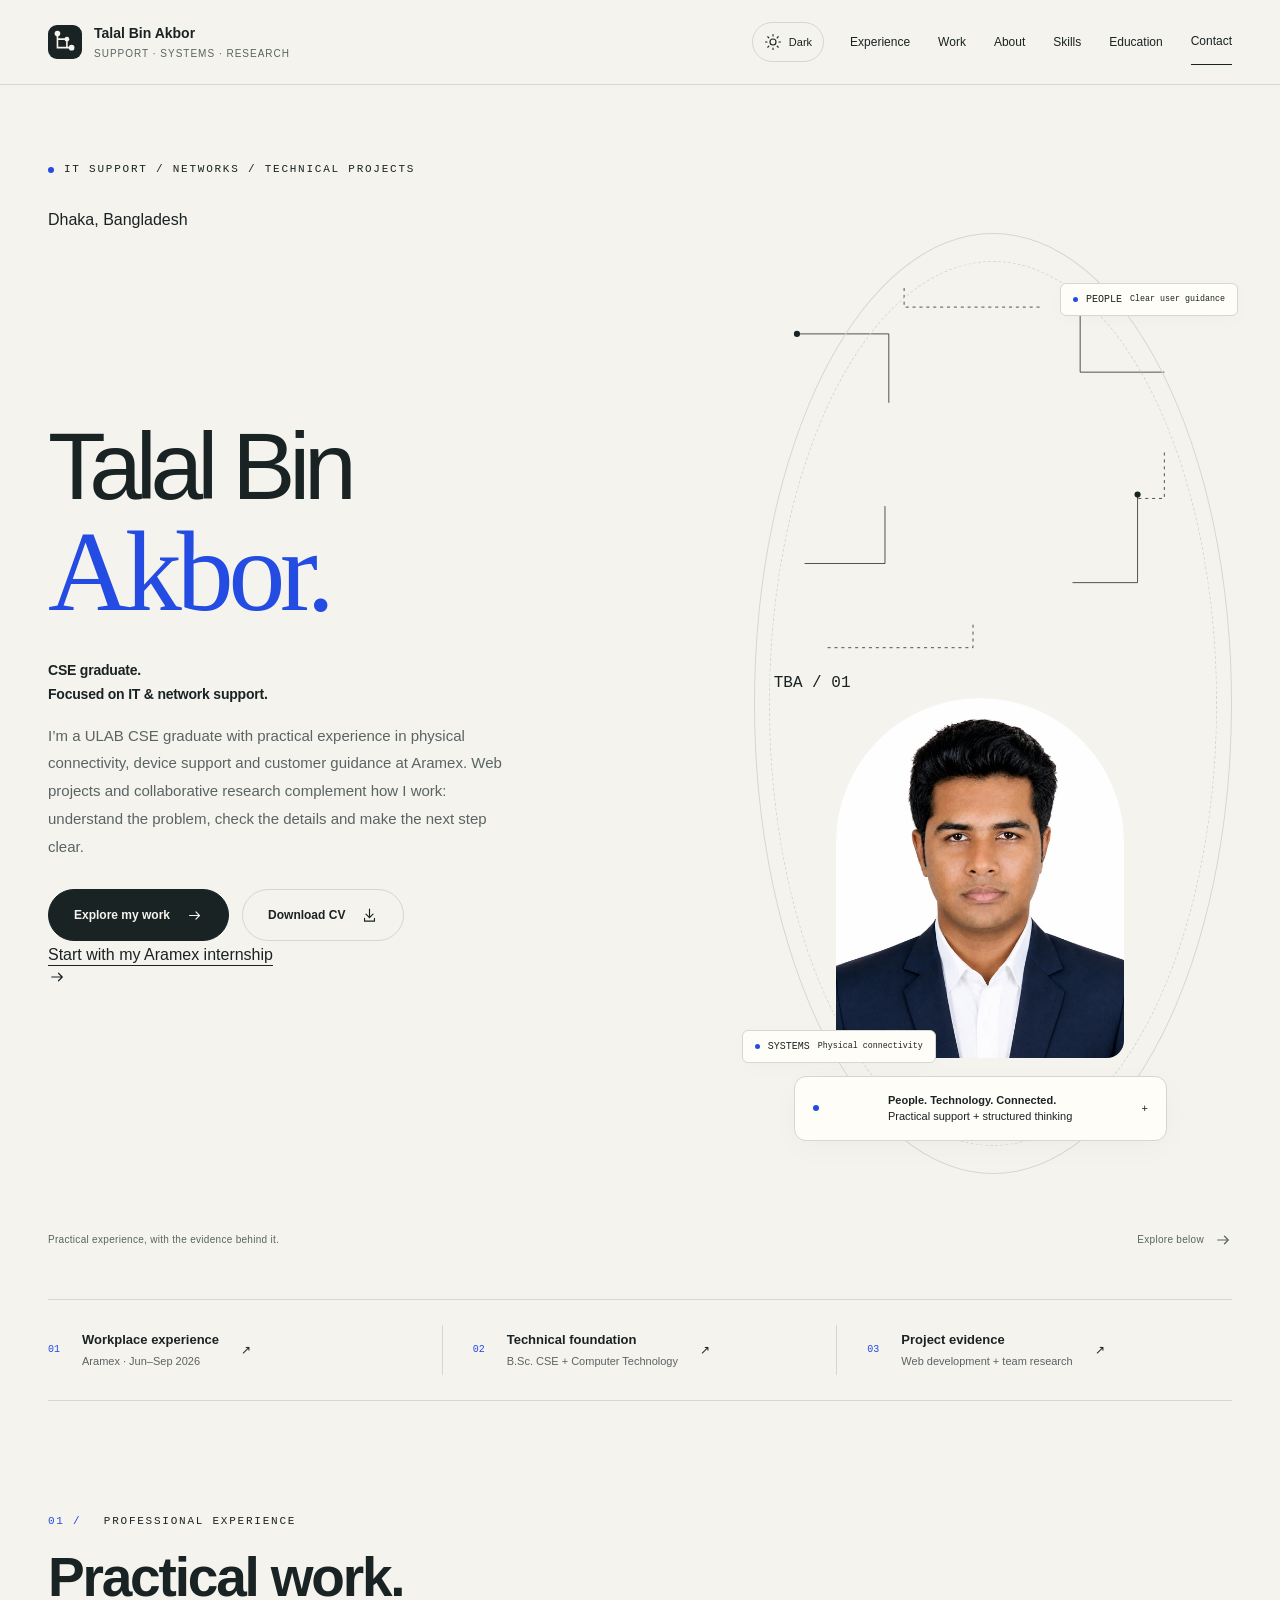
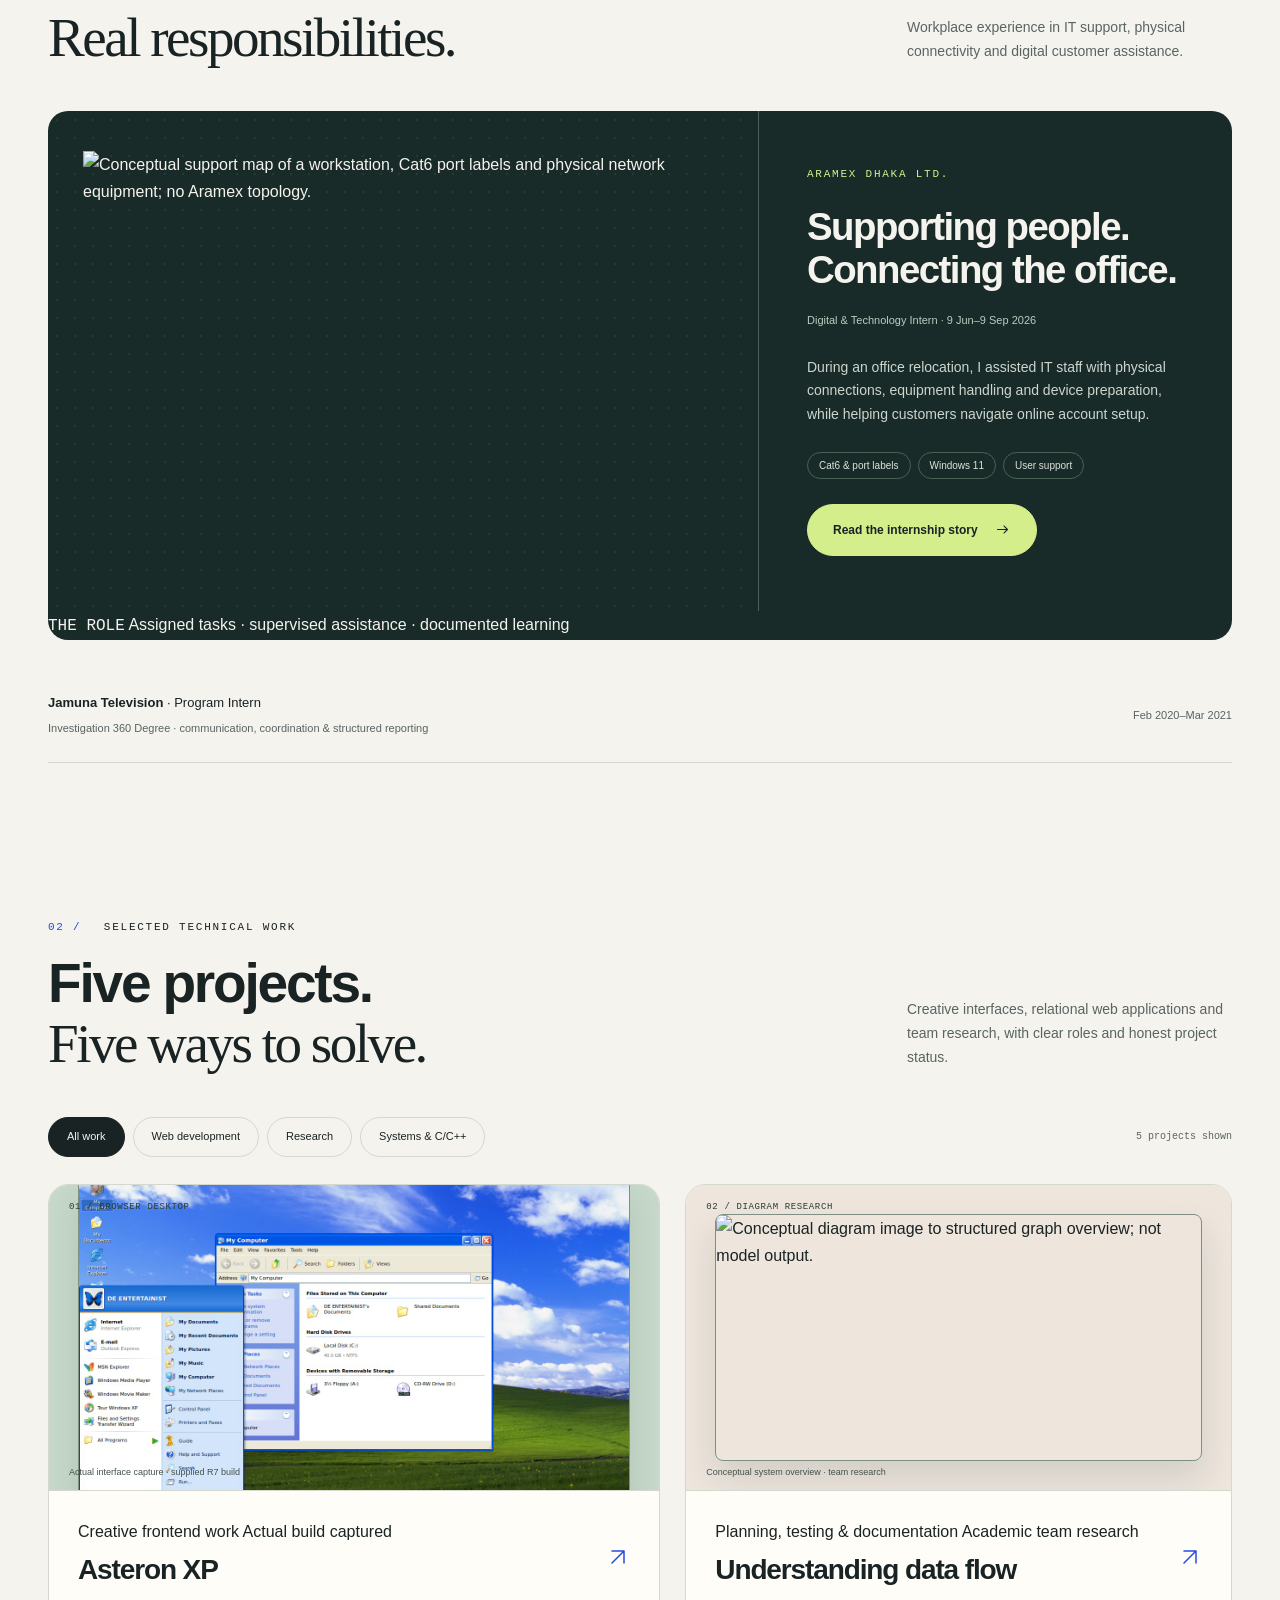
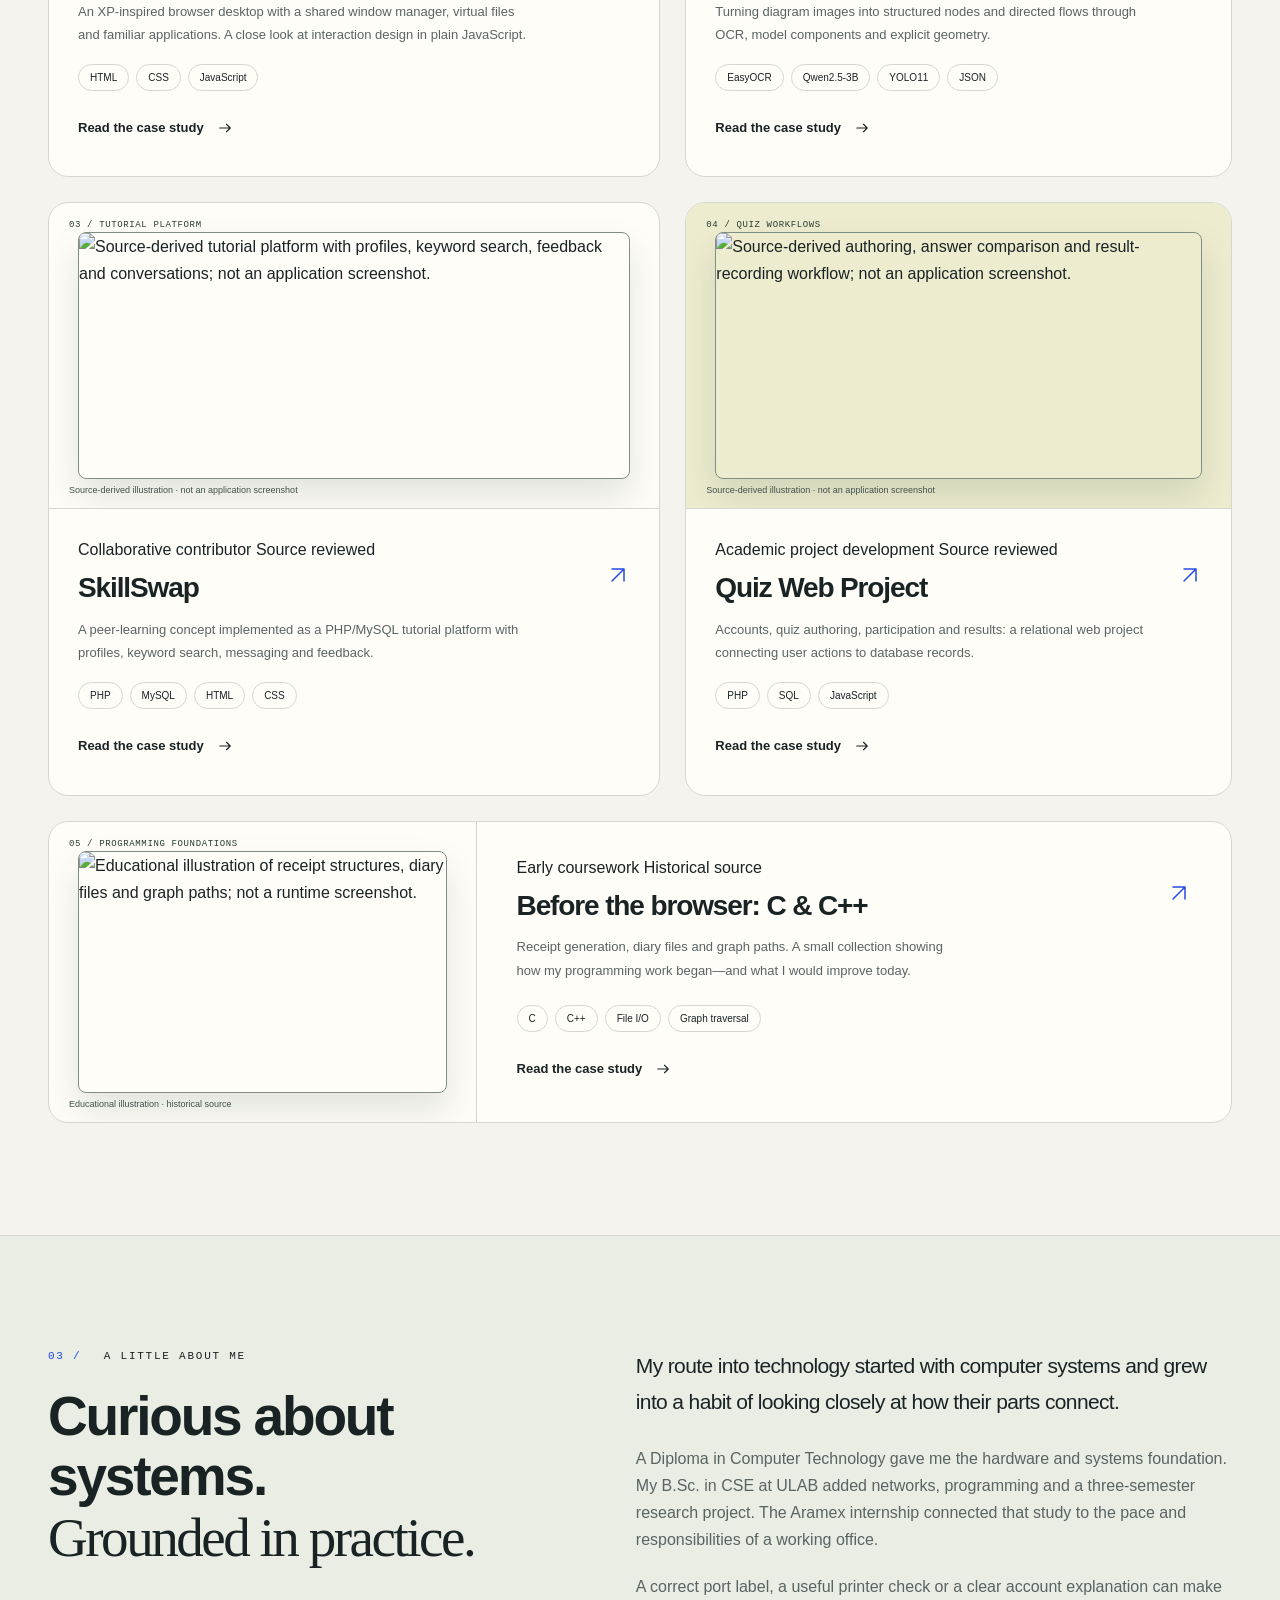
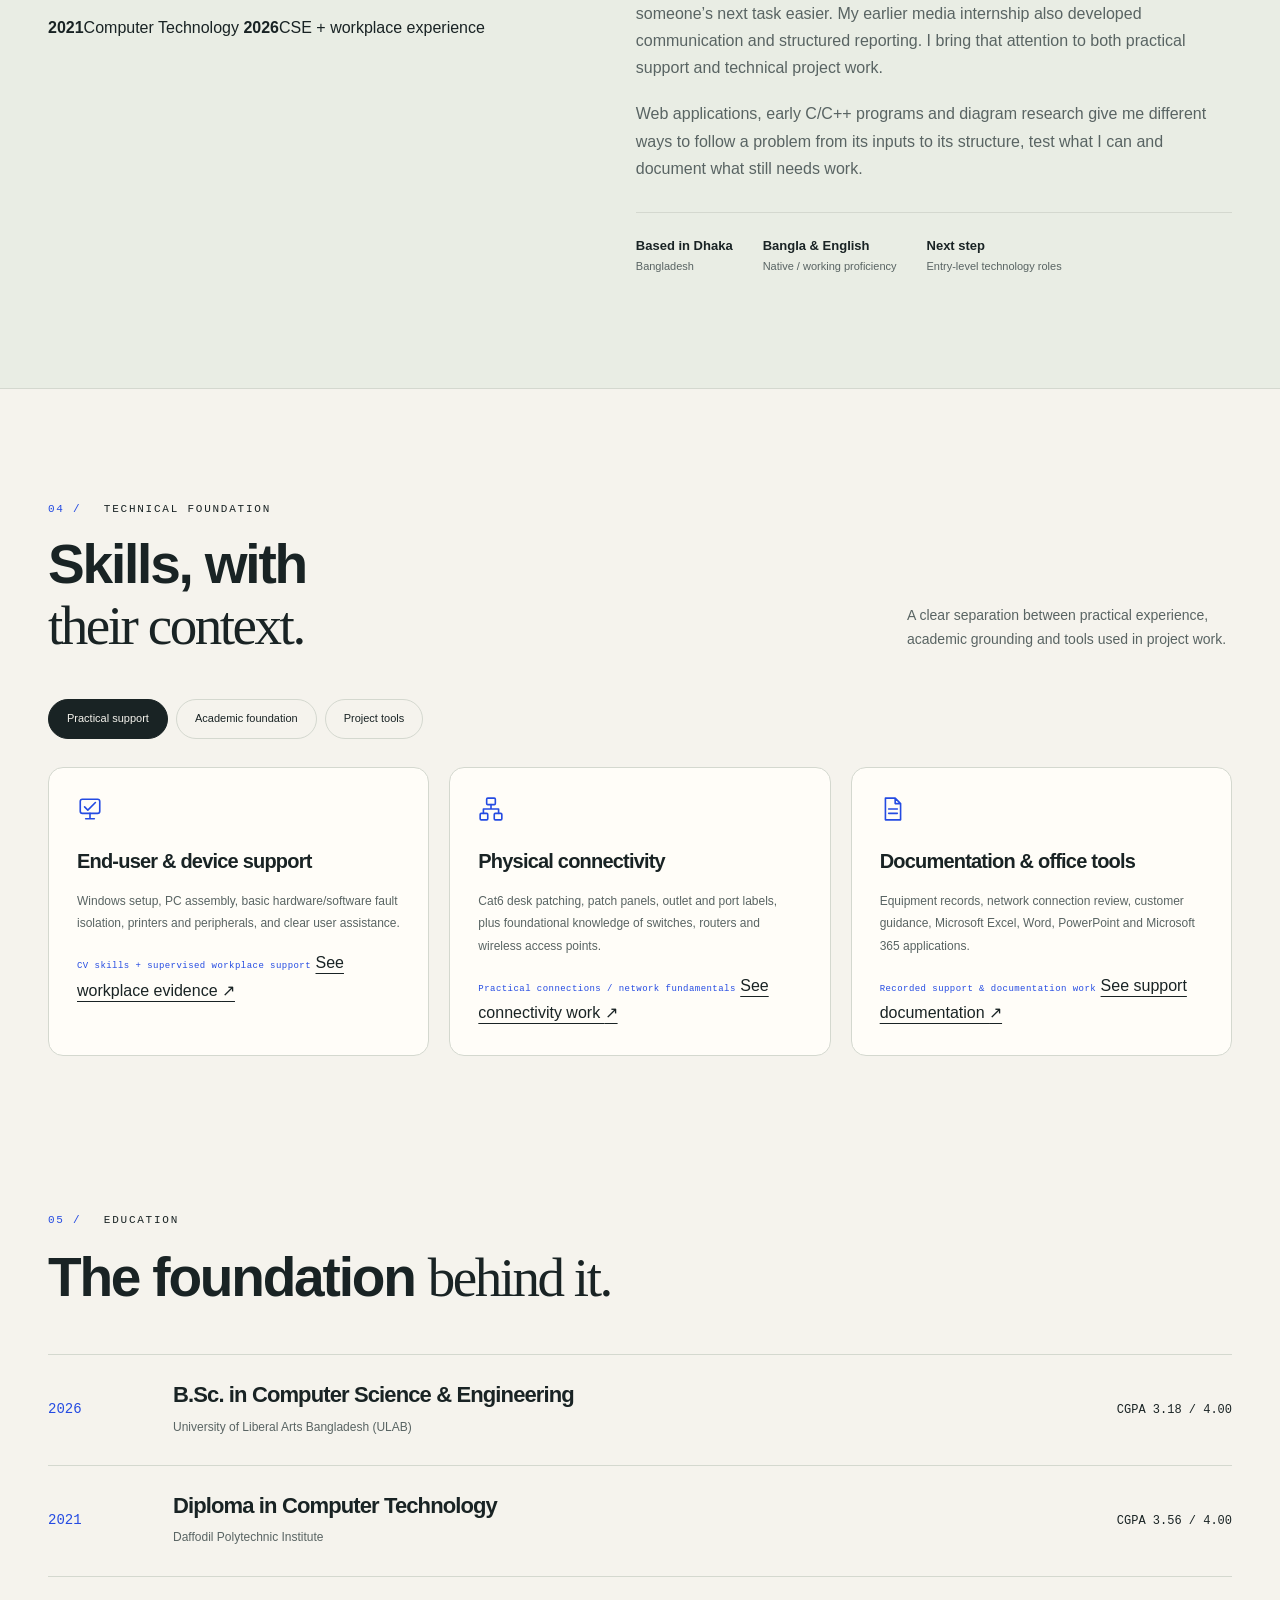
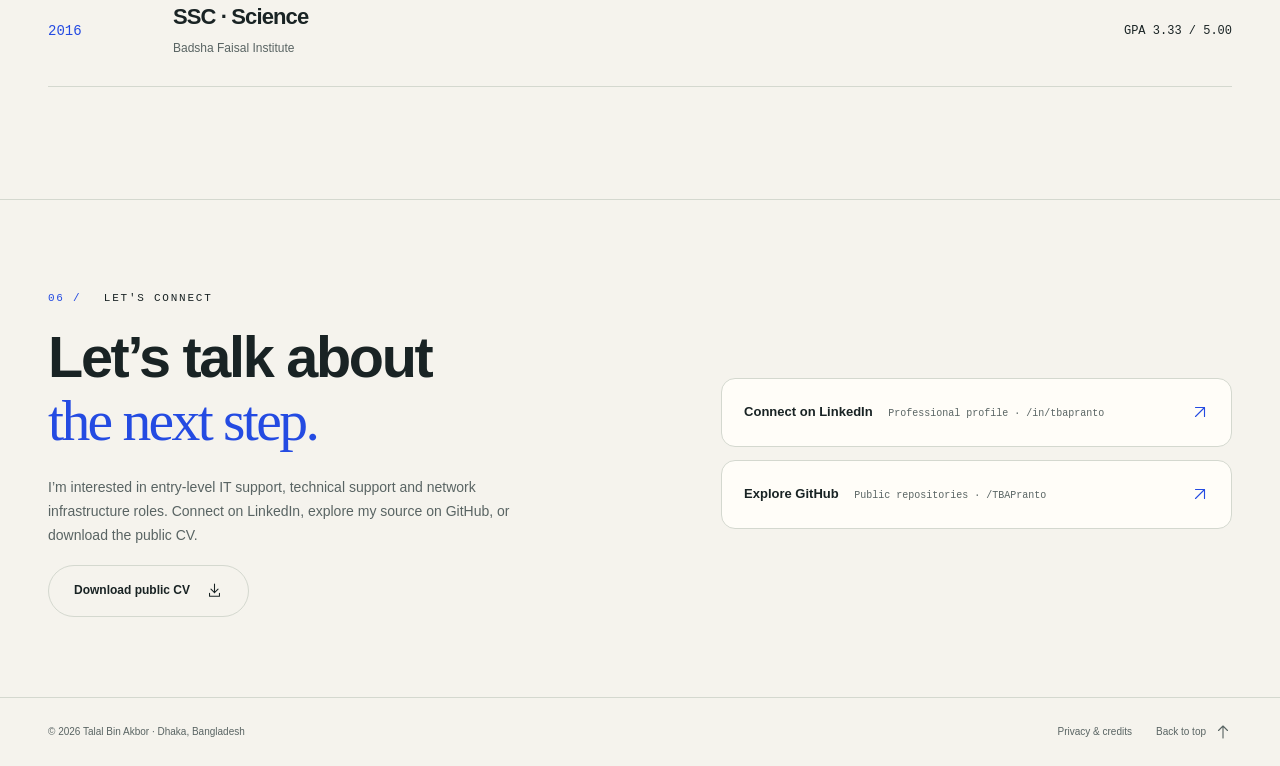
==== commit 9389f9f1: "Add files via upload" ====
--- a/index.html
+++ b/index.html
@@ -1,52 +1,630 @@
 <!doctype html>
 <html lang="en" id="top" data-theme="light">
-<head>
-<meta charset="utf-8"><meta name="viewport" content="width=device-width,initial-scale=1">
-<title>Talal Bin Akbor | IT &amp; Network Support, Projects &amp; Research</title><meta name="description" content="Portfolio of Talal Bin Akbor, a ULAB CSE graduate with IT and network support experience, web projects and collaborative diagram-understanding research.">
-<meta name="robots" content="noindex,nofollow"><!-- Owner review: enable indexing using tools/configure_publication.py after approving publication. -->
-<meta name="theme-color" content="#f5f3ed">
-<meta property="og:type" content="website"><meta property="og:title" content="Talal Bin Akbor | IT &amp; Network Support, Projects &amp; Research"><meta property="og:description" content="Portfolio of Talal Bin Akbor, a ULAB CSE graduate with IT and network support experience, web projects and collaborative diagram-understanding research."><meta property="og:image" content="assets/social-card.jpg"><meta property="og:image:alt" content="Talal Bin Akbor — IT and network support, projects and research">
-<meta name="twitter:card" content="summary_large_image">
-<link rel="icon" type="image/svg+xml" href="assets/favicon.svg"><link rel="stylesheet" href="assets/style.css">
-<link rel="preload" href="assets/fonts/manrope.ttf" as="font" type="font/ttf" crossorigin>
-<script type="application/ld+json">{"@context": "https://schema.org", "@type": "Person", "name": "Talal Bin Akbor", "alumniOf": [{"@type": "CollegeOrUniversity", "name": "University of Liberal Arts Bangladesh"}, {"@type": "EducationalOrganization", "name": "Daffodil Polytechnic Institute"}], "sameAs": ["https://github.com/TBAPranto", "https://www.linkedin.com/in/tbapranto/"]}</script>
-<script src="assets/contact-config.js" defer></script><script src="assets/site.js" defer></script>
-</head><body><a class="skip" href="#main-content">Skip to content</a>
-    <header class="site-header"><div class="wrap header-inner"><a class="brand" href="index.html" aria-label="Talal Bin Akbor, home"><span class="brand-mark" aria-hidden="true">t.</span><span>Talal Bin Akbor<small>Support · systems · research</small></span></a>
-    <button class="theme-toggle" data-theme-toggle aria-pressed="false" aria-label="Use dark appearance"><svg class="icon" viewBox="0 0 24 24" fill="none" stroke="currentColor" stroke-width="1.5" stroke-linecap="round" stroke-linejoin="round" aria-hidden="true"><circle cx="12" cy="12" r="4"/><path d="M12 2v2m0 16v2M2 12h2m16 0h2M5 5l1.5 1.5m11 11L19 19M5 19l1.5-1.5m11-11L19 5"/></svg><span>Dark</span></button>
-    <button class="menu-toggle" data-menu-toggle aria-controls="main-nav" aria-expanded="false">Menu</button>
-    <nav id="main-nav" class="main-nav" aria-label="Main navigation"><a href="#experience">Experience</a><a href="#work">Work</a><a href="#about">About</a><a href="#skills">Skills</a><a class="nav-contact" href="#contact">Let's connect ↗</a></nav></div></header><main id="main-content">
-<section class="hero wrap" aria-labelledby="hero-title"><div class="hero-grid"><div><div class="eyebrow"><span class="small-dot"></span> Dhaka, Bangladesh · early-career technology</div><h1 id="hero-title">Talal Bin<span class="serif">Akbor.</span></h1><p class="hero-role">CSE graduate · IT & network support<br>Technical projects & research</p><p class="hero-intro">I work at the point where people, devices and systems meet. From office connectivity to a diagram-reading pipeline, I care about understanding the details and making the next step clear.</p><div class="actions"><a class="btn " href="#work" >Explore my work<svg class="icon" viewBox="0 0 24 24" fill="none" stroke="currentColor" stroke-width="1.5" stroke-linecap="round" stroke-linejoin="round" aria-hidden="true"><path d="M5 12h14m-5-5 5 5-5 5"/></svg></a><a class="btn outline" href="assets/Talal_Bin_Akbor_Public_CV.pdf" download>Download CV<svg class="icon" viewBox="0 0 24 24" fill="none" stroke="currentColor" stroke-width="1.5" stroke-linecap="round" stroke-linejoin="round" aria-hidden="true"><path d="M12 3v12m-5-5 5 5 5-5M5 16v4h14v-4"/></svg></a></div></div>
-<div class="hero-art"><span class="art-node n1">connectivity</span><span class="art-node n2">problem solving</span><span class="art-node n3">structured thinking</span><figure class="portrait"><picture><source srcset="assets/portrait.webp" type="image/webp"><img src="assets/portrait.jpg" width="560" height="685" alt="Portrait of Talal Bin Akbor in a navy suit" fetchpriority="high"></picture></figure><div class="portrait-note"><div><strong>Practical work. Curious thinking.</strong><span>IT support / development / research</span></div><svg class="icon" viewBox="0 0 24 24" fill="none" stroke="currentColor" stroke-width="1.5" stroke-linecap="round" stroke-linejoin="round" aria-hidden="true"><rect x="8" y="2" width="8" height="6" rx="1"/><rect x="2" y="16" width="7" height="6" rx="1"/><rect x="15" y="16" width="7" height="6" rx="1"/><path d="M12 8v4H5v4m7-4h7v4"/></svg></div></div></div>
-<div class="hero-bottom"><span>A portfolio of practical experience & technical curiosity</span><a href="#experience">Explore below <svg class="icon" viewBox="0 0 24 24" fill="none" stroke="currentColor" stroke-width="1.5" stroke-linecap="round" stroke-linejoin="round" aria-hidden="true"><path d="M5 12h14m-5-5 5 5-5 5"/></svg></a></div></section>
-<div class="wrap practice-strip" aria-label="Areas of work"><a href="#experience"><span class="mono">01</span><span><strong>Workplace</strong><small>IT & network support</small></span></a><a href="#work"><span class="mono">02</span><span><strong>Development</strong><small>Web interfaces & programming</small></span></a><a href="projects/dfd-research.html"><span class="mono">03</span><span><strong>Research</strong><small>Understanding structured diagrams</small></span></a></div>
-<section id="experience" class="section wrap"><div class="section-heading"><div><div class="eyebrow"><span class="number">01 /</span> Professional experience</div><h2>Where the work meets<br>the <span class="serif">real world.</span></h2></div><p>Hands-on learning in an operational workplace, with clear responsibilities and careful documentation.</p></div>
-<article class="experience-feature"><div class="infrastructure-art"><svg viewBox="0 0 480 315" role="img" aria-label="Conceptual support illustration: a workstation, labelled cabling and network equipment. This is not an Aramex topology.">
-    <g fill="none" stroke="#90ac8f" stroke-width="1"><path d="M106 175v58h92v-47M307 172v61h83v-35"/><path d="M202 250h82v-56" stroke-dasharray="4 5"/></g>
-    <g fill="#223a30" stroke="#97b484"><rect x="34" y="67" width="147" height="117" rx="8"/><rect x="45" y="80" width="125" height="83" rx="4"/><path d="M85 184v17h49v-17M65 202h91"/><rect x="244" y="40" width="181" height="155" rx="9"/></g>
-    <g fill="#d3ee8b"><circle cx="334" cy="171" r="3"/><circle cx="345" cy="171" r="3"/></g>
-    <g fill="#263c31" stroke="#91aa83"><rect x="260" y="57" width="148" height="30" rx="4"/><rect x="260" y="96" width="148" height="30" rx="4"/><rect x="260" y="135" width="148" height="21" rx="3"/></g>
-    <g stroke="#c6dcaa" stroke-width="2"><path d="M272 67v10m10-10v10m10-10v10m10-10v10m10-10v10m10-10v10m10-10v10m10-10v10m10-10v10m10-10v10m10-10v10m10-10v10M272 106v10m10-10v10m10-10v10m10-10v10m10-10v10m10-10v10m10-10v10m10-10v10"/></g>
-    <g fill="#d3ee8b" font-family="Consolas,monospace" font-size="10"><text x="57" y="117">link / check / record</text><text x="57" y="138" fill="#bbcead">end-user support</text><text x="256" y="24">PHYSICAL CONNECTIVITY</text><text x="42" y="249">WORKSTATION</text><text x="305" y="258">LABELS MATTER</text></g>
-    <g fill="#172b26" stroke="#c6dcaa"><rect x="181" y="218" width="83" height="30" rx="5"/></g><text x="197" y="237" fill="#d3ee8b" font-family="Consolas,monospace" font-size="9">Cat6 / outlet</text>
-    <circle cx="305" cy="282" r="4" fill="#d3ee8b"/><path d="M313 282h68" stroke="#819978"/><text x="324" y="300" fill="#bbcead" font-family="Consolas,monospace" font-size="8">observe → assist → verify</text></svg><span class="art-caption">CONCEPTUAL SUPPORT GRAPHIC / NO INTERNAL TOPOLOGY</span></div><div class="feature-copy"><div class="eyebrow">Aramex Dhaka Ltd.</div><h3>Supporting the people.<br>Connecting the office.</h3><div class="meta">Digital & Technology Intern · Jun–Sep 2026</div><p>Assisted IT staff through an office relocation, physical network connections, device preparation and digital customer guidance.</p><div class="tag-row"><span class="tag">Cat6 &amp; port labels</span><span class="tag">Windows 11</span><span class="tag">User support</span></div><a class="btn lime" href="projects/aramex.html" >Read the internship story<svg class="icon" viewBox="0 0 24 24" fill="none" stroke="currentColor" stroke-width="1.5" stroke-linecap="round" stroke-linejoin="round" aria-hidden="true"><path d="M5 12h14m-5-5 5 5-5 5"/></svg></a></div></article>
-<div class="experience-tail"><p><strong>Jamuna Television</strong> · Program Intern<small>Investigation 360 Degree · communication, coordination & structured reporting</small></p><span class="period">Feb 2020–Mar 2021</span></div></section>
-<section id="work" class="section work-section wrap"><div class="section-heading"><div><div class="eyebrow"><span class="number">02 /</span> Selected technical work</div><h2>Different problems.<br>A <span class="serif">connected approach.</span></h2></div><p>Explore the interfaces, research and early programs behind my technical background.</p></div><div class="filter-bar" aria-label="Filter projects"><button class="filter-button" data-filter="all" aria-pressed="true">All work</button><button class="filter-button" data-filter="web" aria-pressed="false">Web development</button><button class="filter-button" data-filter="research" aria-pressed="false">Research</button><button class="filter-button" data-filter="systems" aria-pressed="false">Systems & C/C++</button><span id="filter-status" class="filter-status" role="status" aria-live="polite">5 projects shown</span></div><div class="project-grid"><article class="project-card " data-category="web systems"><div class="project-visual xp"><span class="visual-stamp">01 / THE INTERACTIVE DESKTOP</span><img src="assets/xp-desktop.jpg" alt="Actual Asteron XP desktop running locally, with the Start menu and My Computer interface" loading="lazy" width="1280" height="800"><span class="visual-caption">Actual interface capture · supplied R7 build</span></div><div class="card-body"><div class="eyebrow">Creative frontend project</div><div class="card-title-line"><h3>Asteron XP</h3><svg class="icon" viewBox="0 0 24 24" fill="none" stroke="currentColor" stroke-width="1.5" stroke-linecap="round" stroke-linejoin="round" aria-hidden="true"><path d="M6 18 18 6M6 6h12v12"/></svg></div><p>An XP-inspired desktop in the browser: windows, virtual files, familiar applications and a surprisingly detailed set of interactions.</p><div class="tag-row"><span class="tag">HTML</span><span class="tag">CSS</span><span class="tag">JavaScript</span></div><a class="text-link" href="projects/asteron-xp.html">Explore the case study <svg class="icon" viewBox="0 0 24 24" fill="none" stroke="currentColor" stroke-width="1.5" stroke-linecap="round" stroke-linejoin="round" aria-hidden="true"><path d="M5 12h14m-5-5 5 5-5 5"/></svg></a></div></article><article class="project-card " data-category="research"><div class="project-visual research"><span class="visual-stamp">02 / READING THE RELATIONSHIPS</span><svg class="illustrated-dfd" viewBox="0 0 480 300" role="img" aria-label="Conceptual data flow example: a requester sends a request to a checking process, which stores a record.">
-    <defs><marker id="home-arrow" viewBox="0 0 10 10" refX="9" refY="5" markerWidth="6" markerHeight="6" orient="auto-start-reverse"><path d="M0 0 10 5 0 10Z" fill="#40584c"/></marker></defs>
-    <path class="connector" d="M122 148h66M284 148h66M393 180v48H240v-28" marker-end="url(#home-arrow)"/><text x="139" y="132" font-size="9">request</text><text x="295" y="132" font-size="9">record</text>
-    <rect class="node" x="20" y="113" width="102" height="70" rx="3"/><rect class="node node-process" x="188" y="97" width="96" height="102" rx="47"/>
-    <path class="node node-store" d="M350 113h110v70H350Z"/><path d="M357 120h96M357 176h96" stroke="#7886a0"/>
-    <text x="71" y="151" font-size="12" text-anchor="middle">Requester</text><text x="236" y="145" font-size="12" text-anchor="middle">Check</text><text x="236" y="162" font-size="12" text-anchor="middle">request</text><text x="405" y="151" font-size="12" text-anchor="middle">Record store</text>
-    <text x="71" y="210" font-size="9" text-anchor="middle">ENTITY</text><text x="236" y="76" font-size="9" text-anchor="middle">PROCESS</text><text x="405" y="210" font-size="9" text-anchor="middle">DATA STORE</text>
-    <g fill="none" stroke="#84988a" stroke-width="1"><path d="M22 63h33m-17-16v33M427 50h26m-13-13v26"/><path d="M15 271h450" stroke-dasharray="2 7"/></g>
-    <text x="22" y="291" font-size="9">IMAGE → NODES + DIRECTED FLOWS → JSON</text></svg><span class="visual-caption">Conceptual pipeline illustration · academic team research</span></div><div class="card-body"><div class="eyebrow">Three-semester capstone · team project</div><div class="card-title-line"><h3>Understanding data flow</h3><svg class="icon" viewBox="0 0 24 24" fill="none" stroke="currentColor" stroke-width="1.5" stroke-linecap="round" stroke-linejoin="round" aria-hidden="true"><path d="M6 18 18 6M6 6h12v12"/></svg></div><p>Turning diagram images into structured nodes and directed flows through OCR, model components and explicit geometry.</p><div class="tag-row"><span class="tag">EasyOCR</span><span class="tag">Qwen2.5-3B</span><span class="tag">YOLO11</span><span class="tag">JSON</span></div><a class="text-link" href="projects/dfd-research.html">Explore the case study <svg class="icon" viewBox="0 0 24 24" fill="none" stroke="currentColor" stroke-width="1.5" stroke-linecap="round" stroke-linejoin="round" aria-hidden="true"><path d="M5 12h14m-5-5 5 5-5 5"/></svg></a></div></article><article class="project-card " data-category="web"><div class="project-visual web"><span class="visual-stamp">03 / PEER LEARNING</span><div class="source-visual"><div class="code-head">PHP / RELATIONAL DATA</div><span class="code-line"><em>users</em> → tutorials</span><span class="code-line indent">↳ comments + ratings</span><span class="code-line"><em>messages</em> → conversations</span><div class="tiny-flow"><span>Discover</span><span>Learn</span><span>Discuss</span></div></div><span class="visual-caption">Illustrated source structure · not an application screenshot</span></div><div class="card-body"><div class="eyebrow">Collaborative academic project</div><div class="card-title-line"><h3>SkillSwap</h3><svg class="icon" viewBox="0 0 24 24" fill="none" stroke="currentColor" stroke-width="1.5" stroke-linecap="round" stroke-linejoin="round" aria-hidden="true"><path d="M6 18 18 6M6 6h12v12"/></svg></div><p>A peer-learning concept implemented as a PHP/MySQL tutorial platform with profiles, keyword search, messaging and feedback.</p><div class="tag-row"><span class="tag">PHP</span><span class="tag">MySQL</span><span class="tag">HTML</span><span class="tag">CSS</span></div><a class="text-link" href="projects/skillswap.html">Explore the case study <svg class="icon" viewBox="0 0 24 24" fill="none" stroke="currentColor" stroke-width="1.5" stroke-linecap="round" stroke-linejoin="round" aria-hidden="true"><path d="M5 12h14m-5-5 5 5-5 5"/></svg></a></div></article><article class="project-card " data-category="web"><div class="project-visual quiz"><span class="visual-stamp">04 / QUIZ WORKFLOWS</span><div class="source-visual"><div class="code-head">MYSQL / CONTENT & RESULTS</div><span class="code-line"><em>quiz</em> { questions, options }</span><span class="code-line indent">correct answer → question score</span><span class="code-line"><em>result</em> { participant, total }</span><div class="tiny-flow"><span>Create</span><span>Join</span><span>Review</span></div></div><span class="visual-caption">Illustrated workflow · source-reviewed PHP project</span></div><div class="card-body"><div class="eyebrow">Academic web application</div><div class="card-title-line"><h3>Quiz Web Project</h3><svg class="icon" viewBox="0 0 24 24" fill="none" stroke="currentColor" stroke-width="1.5" stroke-linecap="round" stroke-linejoin="round" aria-hidden="true"><path d="M6 18 18 6M6 6h12v12"/></svg></div><p>Accounts, quiz authoring, participation and results: a relational web project connecting user actions to database records.</p><div class="tag-row"><span class="tag">PHP</span><span class="tag">SQL</span><span class="tag">JavaScript</span></div><a class="text-link" href="projects/quiz-web.html">Explore the case study <svg class="icon" viewBox="0 0 24 24" fill="none" stroke="currentColor" stroke-width="1.5" stroke-linecap="round" stroke-linejoin="round" aria-hidden="true"><path d="M5 12h14m-5-5 5 5-5 5"/></svg></a></div></article><article class="project-card wide-card" data-category="systems"><div class="project-visual c"><div class="console-card"><div class="console-header">EARLY PROGRAMMING / C & C++</div><span class="path">&gt; structures + file I/O</span><br>grocery receipt generator<br>diary records<br><span class="path">&gt; adjacency lists + recursion</span><br>directed graph path enumeration</div><span class="visual-caption">Educational source summary · not a terminal capture</span></div><div class="card-body"><div class="eyebrow">Selected early programming work</div><div class="card-title-line"><h3>Before the browser: C & C++</h3><svg class="icon" viewBox="0 0 24 24" fill="none" stroke="currentColor" stroke-width="1.5" stroke-linecap="round" stroke-linejoin="round" aria-hidden="true"><path d="M6 18 18 6M6 6h12v12"/></svg></div><p>Receipt generation, diary files and graph paths. A small collection showing how my programming work began—and what I would improve today.</p><div class="tag-row"><span class="tag">C</span><span class="tag">C++</span><span class="tag">File I/O</span><span class="tag">Graph traversal</span></div><a class="text-link" href="projects/c-programming.html">Explore the case study <svg class="icon" viewBox="0 0 24 24" fill="none" stroke="currentColor" stroke-width="1.5" stroke-linecap="round" stroke-linejoin="round" aria-hidden="true"><path d="M5 12h14m-5-5 5 5-5 5"/></svg></a></div></article></div></section>
-<section id="about" class="section about-section"><div class="wrap about-grid"><div class="about-title"><div class="eyebrow"><span class="number">03 /</span> A little about me</div><h2>Curious about systems.<br><span class="serif">Grounded in practice.</span></h2></div><div class="about-copy"><p class="lead">My path into technology combines a Diploma in Computer Technology with a B.Sc. in Computer Science and Engineering at ULAB.</p><p>At Aramex, I learned how small technical details affect a real office: a clear port label, the right printer check, a correctly linked shipping account, or a careful device handover.</p><p>My academic work adds another perspective. Web applications, early C/C++ programs and a three-semester capstone taught me to follow a problem from its inputs to its structure, test what I can and document what still needs work.</p><div class="about-meta"><span><strong>Based in Dhaka</strong>Bangladesh</span><span><strong>Bangla & English</strong>Native / working proficiency</span><span><strong>Next step</strong>Entry-level technology roles</span></div></div></div></section>
-<section id="skills" class="section wrap"><div class="section-heading"><div><div class="eyebrow"><span class="number">04 /</span> Technical foundation</div><h2>What I bring<br>to the <span class="serif">work.</span></h2></div><p>A clear separation between practical experience, academic grounding and tools used in project work.</p></div><div class="skills-tabs" aria-label="Explore skill categories"><button class="filter-button" data-skill-tab="practical" aria-pressed="true">Practical support</button><button class="filter-button" data-skill-tab="academic" aria-pressed="false">Academic foundation</button><button class="filter-button" data-skill-tab="projects" aria-pressed="false">Project tools</button></div>
-<div data-skill-panel="practical"><div class="skills-grid"><article class="skill-box"><svg class="icon" viewBox="0 0 24 24" fill="none" stroke="currentColor" stroke-width="1.5" stroke-linecap="round" stroke-linejoin="round" aria-hidden="true"><rect x="3" y="3" width="18" height="13" rx="2"/><path d="M8 21h8m-4-5v5m-5-11 3 3 7-7"/></svg><h3>End-user & device support</h3><p>Windows setup, PC assembly, basic hardware/software fault isolation, printers and peripherals, and clear user assistance.</p><span class="skill-note">CV + supervised workplace experience</span></article><article class="skill-box"><svg class="icon" viewBox="0 0 24 24" fill="none" stroke="currentColor" stroke-width="1.5" stroke-linecap="round" stroke-linejoin="round" aria-hidden="true"><rect x="8" y="2" width="8" height="6" rx="1"/><rect x="2" y="16" width="7" height="6" rx="1"/><rect x="15" y="16" width="7" height="6" rx="1"/><path d="M12 8v4H5v4m7-4h7v4"/></svg><h3>Physical connectivity</h3><p>Cat6 desk patching, patch panels, outlet and port labels, plus foundational knowledge of switches, routers and wireless access points.</p><span class="skill-note">Practical connections / network fundamentals</span></article><article class="skill-box"><svg class="icon" viewBox="0 0 24 24" fill="none" stroke="currentColor" stroke-width="1.5" stroke-linecap="round" stroke-linejoin="round" aria-hidden="true"><path d="M14 2H5v20h14V7Zm0 0v5h5M8 12h8m-8 4h8"/></svg><h3>Documentation & office tools</h3><p>Equipment records, network connection review, customer guidance, Microsoft Excel, Word, PowerPoint and Microsoft 365 applications.</p><span class="skill-note">Recorded support & documentation work</span></article></div></div>
-<div data-skill-panel="academic"><div class="skills-grid"><article class="skill-box"><svg class="icon" viewBox="0 0 24 24" fill="none" stroke="currentColor" stroke-width="1.5" stroke-linecap="round" stroke-linejoin="round" aria-hidden="true"><rect x="8" y="2" width="8" height="6" rx="1"/><rect x="2" y="16" width="7" height="6" rx="1"/><rect x="15" y="16" width="7" height="6" rx="1"/><path d="M12 8v4H5v4m7-4h7v4"/></svg><h3>Networks & communication</h3><p>Computer Networks and its lab, Data Communication, LAN concepts, Network Security and Cisco Packet Tracer.</p><span class="skill-note">Coursework & lab foundation</span></article><article class="skill-box"><svg class="icon" viewBox="0 0 24 24" fill="none" stroke="currentColor" stroke-width="1.5" stroke-linecap="round" stroke-linejoin="round" aria-hidden="true"><rect x="3" y="3" width="18" height="13" rx="2"/><path d="M8 21h8m-4-5v5m-5-11 3 3 7-7"/></svg><h3>Computer systems</h3><p>Operating Systems and the computer hardware grounding developed through diploma and undergraduate study.</p><span class="skill-note">Academic foundation</span></article><article class="skill-box"><svg class="icon" viewBox="0 0 24 24" fill="none" stroke="currentColor" stroke-width="1.5" stroke-linecap="round" stroke-linejoin="round" aria-hidden="true"><path d="M14 2H5v20h14V7Zm0 0v5h5M8 12h8m-8 4h8"/></svg><h3>Security & careful handling</h3><p>Cyber Security and Network Security coursework; attention to approved access, confidentiality and responsible escalation in workplace support.</p><span class="skill-note">Coursework + professional practice</span></article></div></div>
-<div data-skill-panel="projects"><div class="skills-grid"><article class="skill-box"><svg class="icon" viewBox="0 0 24 24" fill="none" stroke="currentColor" stroke-width="1.5" stroke-linecap="round" stroke-linejoin="round" aria-hidden="true"><rect x="2" y="4" width="20" height="16" rx="2"/><path d="m6 8 4 4-4 4m7 0h5"/></svg><h3>Web development</h3><p>HTML, CSS, JavaScript, PHP, MySQL/SQL and GitHub, demonstrated through academic web projects and the Asteron XP interface.</p><span class="skill-note">Source-backed project tools</span></article><article class="skill-box"><svg class="icon" viewBox="0 0 24 24" fill="none" stroke="currentColor" stroke-width="1.5" stroke-linecap="round" stroke-linejoin="round" aria-hidden="true"><rect x="8" y="2" width="8" height="6" rx="1"/><rect x="2" y="16" width="7" height="6" rx="1"/><rect x="15" y="16" width="7" height="6" rx="1"/><path d="M12 8v4H5v4m7-4h7v4"/></svg><h3>Research components</h3><p>EasyOCR, fine-tuned Qwen2.5-3B, YOLO11, structured JSON and Gradio in a collaborative diagram-understanding pipeline.</p><span class="skill-note">Team research / planning, testing & documentation</span></article><article class="skill-box"><svg class="icon" viewBox="0 0 24 24" fill="none" stroke="currentColor" stroke-width="1.5" stroke-linecap="round" stroke-linejoin="round" aria-hidden="true"><rect x="2" y="4" width="20" height="16" rx="2"/><path d="m6 8 4 4-4 4m7 0h5"/></svg><h3>Programming foundations</h3><p>C structures and receipt calculations; C++ file handling, adjacency lists and recursive graph traversal in selected early coursework.</p><span class="skill-note">Historical educational source</span></article></div></div></section>
-<section id="education" class="section work-section wrap"><div class="eyebrow"><span class="number">05 /</span> Education</div><h2 style="margin-top:18px">The foundation <span class="serif">behind it.</span></h2><div class="education-list"><article class="education-item"><span class="year mono">2026</span><div><h3>B.Sc. in Computer Science & Engineering</h3><p>University of Liberal Arts Bangladesh (ULAB)</p></div><span class="education-score">CGPA 3.18 / 4.00</span></article><article class="education-item"><span class="year mono">2021</span><div><h3>Diploma in Computer Technology</h3><p>Daffodil Polytechnic Institute</p></div><span class="education-score">CGPA 3.56 / 4.00</span></article><article class="education-item"><span class="year mono">2016</span><div><h3>SSC · Science</h3><p>Badsha Faisal Institute</p></div><span class="education-score">GPA 3.33 / 5.00</span></article></div></section>
-</main><section id="contact" class="contact-section"><div class="wrap contact-grid"><div><div class="eyebrow"><span class="number">06 /</span> Let's connect</div><h2>Good work begins<br>with a <span class="serif accent">conversation.</span></h2><p>For opportunities in IT support, network support or technical project work, connect with me through my professional profiles.</p><a class="btn outline" href="assets/Talal_Bin_Akbor_Public_CV.pdf" download>Download public CV<svg class="icon" viewBox="0 0 24 24" fill="none" stroke="currentColor" stroke-width="1.5" stroke-linecap="round" stroke-linejoin="round" aria-hidden="true"><path d="M12 3v12m-5-5 5 5 5-5M5 16v4h14v-4"/></svg></a></div>
-    <div class="contact-links"><a class="contact-link" href="https://www.linkedin.com/in/tbapranto/" target="_blank" rel="noopener noreferrer"><span>LinkedIn<small>/in/tbapranto</small></span><svg class="icon" viewBox="0 0 24 24" fill="none" stroke="currentColor" stroke-width="1.5" stroke-linecap="round" stroke-linejoin="round" aria-hidden="true"><path d="M6 18 18 6M6 6h12v12"/></svg></a><a class="contact-link" href="https://github.com/TBAPranto" target="_blank" rel="noopener noreferrer"><span>GitHub<small>/TBAPranto</small></span><svg class="icon" viewBox="0 0 24 24" fill="none" stroke="currentColor" stroke-width="1.5" stroke-linecap="round" stroke-linejoin="round" aria-hidden="true"><path d="M6 18 18 6M6 6h12v12"/></svg></a><a class="contact-email" data-email-link hidden></a><button class="copy-button" data-copy-email hidden>Copy email address</button><span id="copy-status" class="sr-only" role="status" aria-live="polite"></span></div></div></section><footer class="site-footer"><div class="wrap footer-inner"><span>© 2026 Talal Bin Akbor · Dhaka, Bangladesh</span><div class="footer-links"><a href="privacy.html">Privacy & credits</a><a class="back-top" href="#top">Back to top <svg class="icon" viewBox="0 0 24 24" fill="none" stroke="currentColor" stroke-width="1.5" stroke-linecap="round" stroke-linejoin="round" aria-hidden="true"><path d="M12 20V4m-6 6 6-6 6 6"/></svg></a></div></div></footer>
-<dialog id="image-viewer" class="image-dialog" aria-labelledby="viewer-title"><div class="dialog-top"><strong id="viewer-title">Project screenshot</strong><button data-close-dialog>Close</button></div><figure><img alt=""><figcaption></figcaption></figure></dialog>
-</body></html>+  <head>
+    <meta charset="utf-8">
+    <meta name="viewport" content="width=device-width,initial-scale=1">
+    <title>Talal Bin Akbor | IT &amp; Network Support, Projects &amp; Research</title>
+    <meta name="description" content="Portfolio of Talal Bin Akbor, a ULAB CSE graduate with IT and network support experience, web projects and collaborative diagram-understanding research.">
+    <meta name="robots" content="noindex,nofollow">
+    <!-- Owner review: enable indexing using tools/configure_publication.py after approving publication. -->
+    <meta name="theme-color" content="#f5f3ed">
+    <meta property="og:type" content="website">
+    <meta property="og:title" content="Talal Bin Akbor | IT &amp; Network Support, Projects &amp; Research">
+    <meta property="og:description" content="Portfolio of Talal Bin Akbor, a ULAB CSE graduate with IT and network support experience, web projects and collaborative diagram-understanding research.">
+    <meta property="og:image" content="assets/social-card.jpg">
+    <meta property="og:image:alt" content="Talal Bin Akbor — IT and network support, projects and research">
+    <meta name="twitter:card" content="summary_large_image">
+    <link rel="icon" type="image/svg+xml" href="assets/favicon.svg">
+    <link rel="stylesheet" href="assets/style.css">
+    <link rel="preload" href="assets/fonts/manrope.ttf" as="font" type="font/ttf" crossorigin>
+    <script type="application/ld+json">{"@context": "https://schema.org", "@type": "Person", "name": "Talal Bin Akbor", "alumniOf": [{"@type": "CollegeOrUniversity", "name": "University of Liberal Arts Bangladesh"}, {"@type": "EducationalOrganization", "name": "Daffodil Polytechnic Institute"}], "sameAs": ["https://github.com/TBAPranto", "https://www.linkedin.com/in/tbapranto/"]}</script>
+    <script src="assets/contact-config.js" defer></script>
+    <script src="assets/site.js" defer></script>
+  </head>
+  <body class="home-page">
+    <a class="skip" href="#main-content">Skip to content</a>
+    <header class="site-header">
+      <div class="wrap header-inner">
+        <a class="brand" href="index.html">
+          <span class="brand-mark" aria-hidden="true">
+            <svg viewbox="0 0 36 36" fill="none">
+              <path d="M10 9v15h15M10 15h10v9" stroke="currentColor" stroke-width="1.7"></path>
+              <circle cx="10" cy="9" r="3" fill="currentColor"></circle>
+              <circle cx="25" cy="24" r="3" fill="currentColor"></circle>
+              <circle cx="20" cy="15" r="2.5" fill="currentColor"></circle>
+            </svg>
+          </span>
+          <span>Talal Bin Akbor<small>Support · systems · research</small>
+          </span>
+        <span class="sr-only"> - home</span></a>
+        <button class="theme-toggle" data-theme-toggle aria-pressed="false" aria-label="Use dark appearance" type="button">
+          <svg class="icon" viewbox="0 0 24 24" fill="none" stroke="currentColor" stroke-width="1.5" stroke-linecap="round" stroke-linejoin="round" aria-hidden="true">
+            <circle cx="12" cy="12" r="4"></circle>
+            <path d="M12 2v2m0 16v2M2 12h2m16 0h2M5 5l1.5 1.5m11 11L19 19M5 19l1.5-1.5m11-11L19 5"></path>
+          </svg>
+          <span>Dark</span>
+        </button>
+        <button class="menu-toggle" data-menu-toggle aria-controls="main-nav" aria-expanded="false" type="button">Menu</button>
+        <nav id="main-nav" class="main-nav" aria-label="Main navigation">
+          <a href="#experience">Experience</a>
+          <a href="#work">Work</a>
+          <a href="#about">About</a>
+          <a href="#skills">Skills</a>
+          <a href="#education" class="education-nav">Education</a>
+          <a class="nav-contact" href="#contact">Contact</a>
+        </nav>
+      </div>
+    </header>
+    <main id="main-content" tabindex="-1">
+      <section class="hero wrap" aria-labelledby="hero-title">
+        <div class="hero-topline">
+          <div class="eyebrow">
+            <span class="small-dot"></span> IT support / networks / technical projects</div>
+          <span class="hero-location">Dhaka, Bangladesh</span>
+        </div>
+        <div class="hero-grid">
+          <div class="hero-copy">
+            <h1 id="hero-title">Talal Bin<span class="serif">Akbor.</span>
+            </h1>
+            <p class="hero-role">CSE graduate.<br>Focused on IT &amp; network support.</p>
+            <p class="hero-intro">I’m a ULAB CSE graduate with practical experience in physical connectivity, device support and customer guidance at Aramex. Web projects and collaborative research complement how I work: understand the problem, check the details and make the next step clear.</p>
+            <div class="actions">
+              <a class="btn " href="#work">Explore my work<svg class="icon" viewbox="0 0 24 24" fill="none" stroke="currentColor" stroke-width="1.6" stroke-linecap="round" stroke-linejoin="round" aria-hidden="true">
+                  <path d="M5 12h14m-5-5 5 5-5 5"></path>
+                </svg>
+              </a>
+              <a class="btn outline" href="assets/Talal_Bin_Akbor_Public_CV.pdf" download>Download CV<svg class="icon" viewbox="0 0 24 24" fill="none" stroke="currentColor" stroke-width="1.6" stroke-linecap="round" stroke-linejoin="round" aria-hidden="true">
+                  <path d="M12 3v12m-5-5 5 5 5-5M5 16v4h14v-4"></path>
+                </svg>
+              </a>
+            </div>
+            <a class="hero-experience-link" href="projects/aramex.html">Start with my Aramex internship <svg class="icon" viewbox="0 0 24 24" fill="none" stroke="currentColor" stroke-width="1.6" stroke-linecap="round" stroke-linejoin="round" aria-hidden="true">
+                <path d="M5 12h14m-5-5 5 5-5 5"></path>
+              </svg>
+            </a>
+          </div>
+          <div class="hero-art">
+            <svg class="portrait-connections" viewbox="0 0 540 530" fill="none" aria-hidden="true">
+              <path d="M30 90h120v90M400 60v80h110M40 390h105v-75M390 415h85v-115" stroke="currentColor" stroke-width="1"></path>
+              <path d="M170 30v25h180M510 245v60h-35M260 470v30H70" stroke="currentColor" stroke-dasharray="4 5"></path>
+              <circle cx="30" cy="90" r="4" fill="currentColor"></circle>
+              <circle cx="400" cy="60" r="4" fill="currentColor"></circle>
+              <circle cx="475" cy="300" r="4" fill="currentColor"></circle>
+            </svg>
+            <div class="portrait-index mono">TBA / 01</div>
+            <figure class="portrait">
+              <picture>
+                <source srcset="assets/portrait.webp" type="image/webp">
+                  <img src="assets/portrait.jpg" width="560" height="685" alt="Portrait of Talal Bin Akbor in a navy suit" fetchpriority="high">
+                </source>
+              </picture>
+            </figure>
+            <div class="art-node n1">
+              <span class="mono">PEOPLE</span>
+              <small>Clear user guidance</small>
+            </div>
+            <div class="art-node n2">
+              <span class="mono">SYSTEMS</span>
+              <small>Physical connectivity</small>
+            </div>
+            <div class="portrait-note">
+              <span class="small-dot"></span>
+              <div>
+                <strong>People. Technology. Connected.</strong>
+                <span>Practical support + structured thinking</span>
+              </div>
+              <span class="portrait-cross" aria-hidden="true">+</span>
+            </div>
+          </div>
+        </div>
+        <div class="hero-bottom">
+          <span>Practical experience, with the evidence behind it.</span>
+          <a href="#experience">Explore below <svg class="icon" viewbox="0 0 24 24" fill="none" stroke="currentColor" stroke-width="1.6" stroke-linecap="round" stroke-linejoin="round" aria-hidden="true">
+              <path d="M5 12h14m-5-5 5 5-5 5"></path>
+            </svg>
+          </a>
+        </div>
+      </section>
+      <div class="wrap practice-strip" aria-label="Professional background at a glance" role="group">
+        <a href="#experience">
+          <span class="mono">01</span>
+          <span>
+            <strong>Workplace experience</strong>
+            <small>Aramex · Jun–Sep 2026</small>
+          </span>
+          <span class="strip-arrow" aria-hidden="true">↗</span>
+        </a>
+        <a href="#education">
+          <span class="mono">02</span>
+          <span>
+            <strong>Technical foundation</strong>
+            <small>B.Sc. CSE + Computer Technology</small>
+          </span>
+          <span class="strip-arrow" aria-hidden="true">↗</span>
+        </a>
+        <a href="#work">
+          <span class="mono">03</span>
+          <span>
+            <strong>Project evidence</strong>
+            <small>Web development + team research</small>
+          </span>
+          <span class="strip-arrow" aria-hidden="true">↗</span>
+        </a>
+      </div>
+      <section id="experience" class="section wrap">
+        <div class="section-heading">
+          <div>
+            <div class="eyebrow">
+              <span class="number">01 /</span> Professional experience</div>
+            <h2>Practical work.<br>
+              <span class="serif">Real responsibilities.</span>
+            </h2>
+          </div>
+          <p>Workplace experience in IT support, physical connectivity and digital customer assistance.</p>
+        </div>
+        <article class="experience-feature">
+          <div class="infrastructure-art">
+            <img src="assets/support-map.svg" width="640" height="420" alt="Conceptual support map of a workstation, Cat6 port labels and physical network equipment; no Aramex topology.">
+          </div>
+          <div class="feature-copy">
+            <div class="eyebrow">Aramex Dhaka Ltd.</div>
+            <h3>Supporting people.<br>Connecting the office.</h3>
+            <div class="meta">Digital &amp; Technology Intern · 9 Jun–9 Sep 2026</div>
+            <p>During an office relocation, I assisted IT staff with physical connections, equipment handling and device preparation, while helping customers navigate online account setup.</p>
+            <div class="tag-row">
+              <span class="tag">Cat6 &amp; port labels</span>
+              <span class="tag">Windows 11</span>
+              <span class="tag">User support</span>
+            </div>
+            <a class="btn lime" href="projects/aramex.html">Read the internship story<svg class="icon" viewbox="0 0 24 24" fill="none" stroke="currentColor" stroke-width="1.5" stroke-linecap="round" stroke-linejoin="round" aria-hidden="true">
+                <path d="M5 12h14m-5-5 5 5-5 5"></path>
+              </svg>
+            </a>
+          </div>
+          <div class="experience-scope">
+            <span class="mono">THE ROLE</span>
+            <span>Assigned tasks · supervised assistance · documented learning</span>
+          </div>
+        </article>
+        <div class="experience-tail">
+          <p>
+            <strong>Jamuna Television</strong> · Program Intern<small>Investigation 360 Degree · communication, coordination &amp; structured reporting</small>
+          </p>
+          <span class="period">Feb 2020–Mar 2021</span>
+        </div>
+      </section>
+      <section id="work" class="section work-section wrap">
+        <div class="section-heading">
+          <div>
+            <div class="eyebrow">
+              <span class="number">02 /</span> Selected technical work</div>
+            <h2>Five projects.<br>
+              <span class="serif">Five ways to solve.</span>
+            </h2>
+          </div>
+          <p>Creative interfaces, relational web applications and team research, with clear roles and honest project status.</p>
+        </div>
+        <div class="filter-bar" aria-label="Filter projects" role="group">
+          <button class="filter-button" data-filter="all" aria-pressed="true">All work</button>
+          <button class="filter-button" data-filter="web" aria-pressed="false">Web development</button>
+          <button class="filter-button" data-filter="research" aria-pressed="false">Research</button>
+          <button class="filter-button" data-filter="systems" aria-pressed="false">Systems &amp; C/C++</button>
+          <span id="filter-status" class="filter-status" role="status" aria-live="polite">5 projects shown</span>
+        </div>
+        <div class="project-grid">
+          <article class="project-card project-xp" data-category="web systems">
+            <div class="project-visual xp">
+              <span class="visual-stamp">01 / BROWSER DESKTOP</span>
+              <div class="capture-frame">
+                <div class="capture-bar">
+                  <span>ASTERON XP / R7</span>
+                  <span>ACTUAL CAPTURE</span>
+                </div>
+                <img src="assets/xp-desktop.jpg" width="1280" height="800" alt="Actual supplied Asteron XP desktop with Start menu and My Computer open" loading="lazy">
+              </div>
+              <span class="visual-caption">Actual interface capture · supplied R7 build</span>
+            </div>
+            <div class="card-body">
+              <div class="project-role">
+                <span>Creative frontend work</span>
+                <span class="project-status">Actual build captured</span>
+              </div>
+              <div class="card-title-line">
+                <h3>Asteron XP</h3>
+                <svg class="icon" viewbox="0 0 24 24" fill="none" stroke="currentColor" stroke-width="1.5" stroke-linecap="round" stroke-linejoin="round" aria-hidden="true">
+                  <path d="M6 18 18 6M6 6h12v12"></path>
+                </svg>
+              </div>
+              <p>An XP-inspired browser desktop with a shared window manager, virtual files and familiar applications. A close look at interaction design in plain JavaScript.</p>
+              <div class="tag-row">
+                <span class="tag">HTML</span>
+                <span class="tag">CSS</span>
+                <span class="tag">JavaScript</span>
+              </div>
+              <a class="text-link" href="projects/asteron-xp.html">Read the case study <svg class="icon" viewbox="0 0 24 24" fill="none" stroke="currentColor" stroke-width="1.5" stroke-linecap="round" stroke-linejoin="round" aria-hidden="true">
+                  <path d="M5 12h14m-5-5 5 5-5 5"></path>
+                </svg>
+              </a>
+            </div>
+          </article>
+          <article class="project-card project-research" data-category="research">
+            <div class="project-visual research">
+              <span class="visual-stamp">02 / DIAGRAM RESEARCH</span>
+              <img src="assets/dfd-overview.svg" width="640" height="420" alt="Conceptual diagram image to structured graph overview; not model output." loading="lazy">
+              <span class="visual-caption">Conceptual system overview · team research</span>
+            </div>
+            <div class="card-body">
+              <div class="project-role">
+                <span>Planning, testing &amp; documentation</span>
+                <span class="project-status">Academic team research</span>
+              </div>
+              <div class="card-title-line">
+                <h3>Understanding data flow</h3>
+                <svg class="icon" viewbox="0 0 24 24" fill="none" stroke="currentColor" stroke-width="1.5" stroke-linecap="round" stroke-linejoin="round" aria-hidden="true">
+                  <path d="M6 18 18 6M6 6h12v12"></path>
+                </svg>
+              </div>
+              <p>Turning diagram images into structured nodes and directed flows through OCR, model components and explicit geometry.</p>
+              <div class="tag-row">
+                <span class="tag">EasyOCR</span>
+                <span class="tag">Qwen2.5-3B</span>
+                <span class="tag">YOLO11</span>
+                <span class="tag">JSON</span>
+              </div>
+              <a class="text-link" href="projects/dfd-research.html">Read the case study <svg class="icon" viewbox="0 0 24 24" fill="none" stroke="currentColor" stroke-width="1.5" stroke-linecap="round" stroke-linejoin="round" aria-hidden="true">
+                  <path d="M5 12h14m-5-5 5 5-5 5"></path>
+                </svg>
+              </a>
+            </div>
+          </article>
+          <article class="project-card project-skillswap" data-category="web">
+            <div class="project-visual skillswap">
+              <span class="visual-stamp">03 / TUTORIAL PLATFORM</span>
+              <img src="assets/skillswap-map.svg" width="640" height="420" alt="Source-derived tutorial platform with profiles, keyword search, feedback and conversations; not an application screenshot." loading="lazy">
+              <span class="visual-caption">Source-derived illustration · not an application screenshot</span>
+            </div>
+            <div class="card-body">
+              <div class="project-role">
+                <span>Collaborative contributor</span>
+                <span class="project-status">Source reviewed</span>
+              </div>
+              <div class="card-title-line">
+                <h3>SkillSwap</h3>
+                <svg class="icon" viewbox="0 0 24 24" fill="none" stroke="currentColor" stroke-width="1.5" stroke-linecap="round" stroke-linejoin="round" aria-hidden="true">
+                  <path d="M6 18 18 6M6 6h12v12"></path>
+                </svg>
+              </div>
+              <p>A peer-learning concept implemented as a PHP/MySQL tutorial platform with profiles, keyword search, messaging and feedback.</p>
+              <div class="tag-row">
+                <span class="tag">PHP</span>
+                <span class="tag">MySQL</span>
+                <span class="tag">HTML</span>
+                <span class="tag">CSS</span>
+              </div>
+              <a class="text-link" href="projects/skillswap.html">Read the case study <svg class="icon" viewbox="0 0 24 24" fill="none" stroke="currentColor" stroke-width="1.5" stroke-linecap="round" stroke-linejoin="round" aria-hidden="true">
+                  <path d="M5 12h14m-5-5 5 5-5 5"></path>
+                </svg>
+              </a>
+            </div>
+          </article>
+          <article class="project-card project-quiz" data-category="web">
+            <div class="project-visual quiz">
+              <span class="visual-stamp">04 / QUIZ WORKFLOWS</span>
+              <img src="assets/quiz-flow.svg" width="640" height="420" alt="Source-derived authoring, answer comparison and result-recording workflow; not an application screenshot." loading="lazy">
+              <span class="visual-caption">Source-derived illustration · not an application screenshot</span>
+            </div>
+            <div class="card-body">
+              <div class="project-role">
+                <span>Academic project development</span>
+                <span class="project-status">Source reviewed</span>
+              </div>
+              <div class="card-title-line">
+                <h3>Quiz Web Project</h3>
+                <svg class="icon" viewbox="0 0 24 24" fill="none" stroke="currentColor" stroke-width="1.5" stroke-linecap="round" stroke-linejoin="round" aria-hidden="true">
+                  <path d="M6 18 18 6M6 6h12v12"></path>
+                </svg>
+              </div>
+              <p>Accounts, quiz authoring, participation and results: a relational web project connecting user actions to database records.</p>
+              <div class="tag-row">
+                <span class="tag">PHP</span>
+                <span class="tag">SQL</span>
+                <span class="tag">JavaScript</span>
+              </div>
+              <a class="text-link" href="projects/quiz-web.html">Read the case study <svg class="icon" viewbox="0 0 24 24" fill="none" stroke="currentColor" stroke-width="1.5" stroke-linecap="round" stroke-linejoin="round" aria-hidden="true">
+                  <path d="M5 12h14m-5-5 5 5-5 5"></path>
+                </svg>
+              </a>
+            </div>
+          </article>
+          <article class="project-card project-code wide-card" data-category="systems">
+            <div class="project-visual code">
+              <span class="visual-stamp">05 / PROGRAMMING FOUNDATIONS</span>
+              <img src="assets/c-foundations.svg" width="640" height="420" alt="Educational illustration of receipt structures, diary files and graph paths; not a runtime screenshot." loading="lazy">
+              <span class="visual-caption">Educational illustration · historical source</span>
+            </div>
+            <div class="card-body">
+              <div class="project-role">
+                <span>Early coursework</span>
+                <span class="project-status">Historical source</span>
+              </div>
+              <div class="card-title-line">
+                <h3>Before the browser: C &amp; C++</h3>
+                <svg class="icon" viewbox="0 0 24 24" fill="none" stroke="currentColor" stroke-width="1.5" stroke-linecap="round" stroke-linejoin="round" aria-hidden="true">
+                  <path d="M6 18 18 6M6 6h12v12"></path>
+                </svg>
+              </div>
+              <p>Receipt generation, diary files and graph paths. A small collection showing how my programming work began—and what I would improve today.</p>
+              <div class="tag-row">
+                <span class="tag">C</span>
+                <span class="tag">C++</span>
+                <span class="tag">File I/O</span>
+                <span class="tag">Graph traversal</span>
+              </div>
+              <a class="text-link" href="projects/c-programming.html">Read the case study <svg class="icon" viewbox="0 0 24 24" fill="none" stroke="currentColor" stroke-width="1.5" stroke-linecap="round" stroke-linejoin="round" aria-hidden="true">
+                  <path d="M5 12h14m-5-5 5 5-5 5"></path>
+                </svg>
+              </a>
+            </div>
+          </article>
+        </div>
+      </section>
+      <section id="about" class="section about-section">
+        <div class="wrap about-grid">
+          <div class="about-title">
+            <div class="eyebrow">
+              <span class="number">03 /</span> A little about me</div>
+            <h2>Curious about systems.<br>
+              <span class="serif">Grounded in practice.</span>
+            </h2>
+            <div class="about-path" aria-label="Background chronology" role="group">
+              <span>
+                <b>2021</b>Computer Technology</span>
+              <span>
+                <b>2026</b>CSE + workplace experience</span>
+            </div>
+          </div>
+          <div class="about-copy">
+            <p class="lead">My route into technology started with computer systems and grew into a habit of looking closely at how their parts connect.</p>
+            <p>A Diploma in Computer Technology gave me the hardware and systems foundation. My B.Sc. in CSE at ULAB added networks, programming and a three-semester research project. The Aramex internship connected that study to the pace and responsibilities of a working office.</p>
+            <p>A correct port label, a useful printer check or a clear account explanation can make someone’s next task easier. My earlier media internship also developed communication and structured reporting. I bring that attention to both practical support and technical project work.</p>
+            <p>Web applications, early C/C++ programs and diagram research give me different ways to follow a problem from its inputs to its structure, test what I can and document what still needs work.</p>
+            <div class="about-meta">
+              <span>
+                <strong>Based in Dhaka</strong>Bangladesh</span>
+              <span>
+                <strong>Bangla &amp; English</strong>Native / working proficiency</span>
+              <span>
+                <strong>Next step</strong>Entry-level technology roles</span>
+            </div>
+          </div>
+        </div>
+      </section>
+      <section id="skills" class="section wrap">
+        <div class="section-heading">
+          <div>
+            <div class="eyebrow">
+              <span class="number">04 /</span> Technical foundation</div>
+            <h2>Skills, with<br>
+              <span class="serif">their context.</span>
+            </h2>
+          </div>
+          <p>A clear separation between practical experience, academic grounding and tools used in project work.</p>
+        </div>
+        <div class="skills-tabs" aria-label="Explore skill categories" role="group">
+          <button class="filter-button" data-skill-tab="practical" aria-pressed="true" aria-controls="skills-practical">Practical support</button>
+          <button class="filter-button" data-skill-tab="academic" aria-pressed="false" aria-controls="skills-academic">Academic foundation</button>
+          <button class="filter-button" data-skill-tab="projects" aria-pressed="false" aria-controls="skills-projects">Project tools</button>
+        </div>
+        <div data-skill-panel="practical" id="skills-practical">
+          <div class="skills-grid">
+            <article class="skill-box">
+              <svg class="icon" viewbox="0 0 24 24" fill="none" stroke="currentColor" stroke-width="1.5" stroke-linecap="round" stroke-linejoin="round" aria-hidden="true">
+                <rect x="3" y="3" width="18" height="13" rx="2"></rect>
+                <path d="M8 21h8m-4-5v5m-5-11 3 3 7-7"></path>
+              </svg>
+              <h3>End-user &amp; device support</h3>
+              <p>Windows setup, PC assembly, basic hardware/software fault isolation, printers and peripherals, and clear user assistance.</p>
+              <span class="skill-note">CV skills + supervised workplace support</span>
+              <a class="skill-evidence" href="projects/aramex.html">See workplace evidence <span aria-hidden="true">↗</span>
+              </a>
+            </article>
+            <article class="skill-box">
+              <svg class="icon" viewbox="0 0 24 24" fill="none" stroke="currentColor" stroke-width="1.5" stroke-linecap="round" stroke-linejoin="round" aria-hidden="true">
+                <rect x="8" y="2" width="8" height="6" rx="1"></rect>
+                <rect x="2" y="16" width="7" height="6" rx="1"></rect>
+                <rect x="15" y="16" width="7" height="6" rx="1"></rect>
+                <path d="M12 8v4H5v4m7-4h7v4"></path>
+              </svg>
+              <h3>Physical connectivity</h3>
+              <p>Cat6 desk patching, patch panels, outlet and port labels, plus foundational knowledge of switches, routers and wireless access points.</p>
+              <span class="skill-note">Practical connections / network fundamentals</span>
+              <a class="skill-evidence" href="projects/aramex.html#responsibilities">See connectivity work <span aria-hidden="true">↗</span>
+              </a>
+            </article>
+            <article class="skill-box">
+              <svg class="icon" viewbox="0 0 24 24" fill="none" stroke="currentColor" stroke-width="1.5" stroke-linecap="round" stroke-linejoin="round" aria-hidden="true">
+                <path d="M14 2H5v20h14V7Zm0 0v5h5M8 12h8m-8 4h8"></path>
+              </svg>
+              <h3>Documentation &amp; office tools</h3>
+              <p>Equipment records, network connection review, customer guidance, Microsoft Excel, Word, PowerPoint and Microsoft 365 applications.</p>
+              <span class="skill-note">Recorded support &amp; documentation work</span>
+              <a class="skill-evidence" href="projects/aramex.html#customer-support">See support documentation <span aria-hidden="true">↗</span>
+              </a>
+            </article>
+          </div>
+        </div>
+        <div data-skill-panel="academic" id="skills-academic">
+          <div class="skills-grid">
+            <article class="skill-box">
+              <svg class="icon" viewbox="0 0 24 24" fill="none" stroke="currentColor" stroke-width="1.5" stroke-linecap="round" stroke-linejoin="round" aria-hidden="true">
+                <rect x="8" y="2" width="8" height="6" rx="1"></rect>
+                <rect x="2" y="16" width="7" height="6" rx="1"></rect>
+                <rect x="15" y="16" width="7" height="6" rx="1"></rect>
+                <path d="M12 8v4H5v4m7-4h7v4"></path>
+              </svg>
+              <h3>Networks &amp; communication</h3>
+              <p>Computer Networks and its lab, Data Communication, LAN concepts, Network Security and Cisco Packet Tracer.</p>
+              <span class="skill-note">Coursework &amp; lab foundation</span>
+              <a class="skill-evidence" href="#education">See academic foundation <span aria-hidden="true">↗</span>
+              </a>
+            </article>
+            <article class="skill-box">
+              <svg class="icon" viewbox="0 0 24 24" fill="none" stroke="currentColor" stroke-width="1.5" stroke-linecap="round" stroke-linejoin="round" aria-hidden="true">
+                <rect x="3" y="3" width="18" height="13" rx="2"></rect>
+                <path d="M8 21h8m-4-5v5m-5-11 3 3 7-7"></path>
+              </svg>
+              <h3>Computer systems</h3>
+              <p>Operating Systems and the computer hardware grounding developed through diploma and undergraduate study.</p>
+              <span class="skill-note">Academic foundation</span>
+              <a class="skill-evidence" href="#education">See education <span aria-hidden="true">↗</span>
+              </a>
+            </article>
+            <article class="skill-box">
+              <svg class="icon" viewbox="0 0 24 24" fill="none" stroke="currentColor" stroke-width="1.5" stroke-linecap="round" stroke-linejoin="round" aria-hidden="true">
+                <path d="M14 2H5v20h14V7Zm0 0v5h5M8 12h8m-8 4h8"></path>
+              </svg>
+              <h3>Security &amp; careful handling</h3>
+              <p>Cyber Security and Network Security coursework; attention to approved access, confidentiality and responsible escalation in workplace support.</p>
+              <span class="skill-note">Coursework + professional practice</span>
+              <a class="skill-evidence" href="projects/aramex.html#approach">See careful support practice <span aria-hidden="true">↗</span>
+              </a>
+            </article>
+          </div>
+        </div>
+        <div data-skill-panel="projects" id="skills-projects">
+          <div class="skills-grid">
+            <article class="skill-box">
+              <svg class="icon" viewbox="0 0 24 24" fill="none" stroke="currentColor" stroke-width="1.5" stroke-linecap="round" stroke-linejoin="round" aria-hidden="true">
+                <rect x="2" y="4" width="20" height="16" rx="2"></rect>
+                <path d="m6 8 4 4-4 4m7 0h5"></path>
+              </svg>
+              <h3>Web development</h3>
+              <p>HTML, CSS, JavaScript, PHP, MySQL/SQL and GitHub, demonstrated through academic web projects and the Asteron XP interface.</p>
+              <span class="skill-note">Source-backed project tools</span>
+              <a class="skill-evidence" href="#work">Explore web projects <span aria-hidden="true">↗</span>
+              </a>
+            </article>
+            <article class="skill-box">
+              <svg class="icon" viewbox="0 0 24 24" fill="none" stroke="currentColor" stroke-width="1.5" stroke-linecap="round" stroke-linejoin="round" aria-hidden="true">
+                <rect x="8" y="2" width="8" height="6" rx="1"></rect>
+                <rect x="2" y="16" width="7" height="6" rx="1"></rect>
+                <rect x="15" y="16" width="7" height="6" rx="1"></rect>
+                <path d="M12 8v4H5v4m7-4h7v4"></path>
+              </svg>
+              <h3>Research components</h3>
+              <p>EasyOCR, fine-tuned Qwen2.5-3B, YOLO11, structured JSON and Gradio in a collaborative diagram-understanding pipeline.</p>
+              <span class="skill-note">Team research / planning, testing &amp; documentation</span>
+              <a class="skill-evidence" href="projects/dfd-research.html#role">See my research role <span aria-hidden="true">↗</span>
+              </a>
+            </article>
+            <article class="skill-box">
+              <svg class="icon" viewbox="0 0 24 24" fill="none" stroke="currentColor" stroke-width="1.5" stroke-linecap="round" stroke-linejoin="round" aria-hidden="true">
+                <rect x="2" y="4" width="20" height="16" rx="2"></rect>
+                <path d="m6 8 4 4-4 4m7 0h5"></path>
+              </svg>
+              <h3>Programming foundations</h3>
+              <p>C structures and receipt calculations; C++ file handling, adjacency lists and recursive graph traversal in selected early coursework.</p>
+              <span class="skill-note">Historical educational source</span>
+              <a class="skill-evidence" href="projects/c-programming.html">Explore early programs <span aria-hidden="true">↗</span>
+              </a>
+            </article>
+          </div>
+        </div>
+      </section>
+      <section id="education" class="section work-section wrap">
+        <div class="eyebrow">
+          <span class="number">05 /</span> Education</div>
+        <h2 style="margin-top:18px">The foundation <span class="serif">behind it.</span>
+        </h2>
+        <div class="education-list">
+          <article class="education-item">
+            <span class="year mono">2026</span>
+            <div>
+              <h3>B.Sc. in Computer Science &amp; Engineering</h3>
+              <p>University of Liberal Arts Bangladesh (ULAB)</p>
+            </div>
+            <span class="education-score">CGPA 3.18 / 4.00</span>
+          </article>
+          <article class="education-item">
+            <span class="year mono">2021</span>
+            <div>
+              <h3>Diploma in Computer Technology</h3>
+              <p>Daffodil Polytechnic Institute</p>
+            </div>
+            <span class="education-score">CGPA 3.56 / 4.00</span>
+          </article>
+          <article class="education-item">
+            <span class="year mono">2016</span>
+            <div>
+              <h3>SSC · Science</h3>
+              <p>Badsha Faisal Institute</p>
+            </div>
+            <span class="education-score">GPA 3.33 / 5.00</span>
+          </article>
+        </div>
+      </section>
+    </main>
+    <section id="contact" class="contact-section" aria-labelledby="contact-title">
+      <div class="wrap contact-grid">
+        <div>
+          <div class="eyebrow">
+            <span class="number">06 /</span> Let's connect</div>
+          <h2 id="contact-title">Let’s talk about<br>
+            <span class="serif accent">the next step.</span>
+          </h2>
+          <p>I’m interested in entry-level IT support, technical support and network infrastructure roles. Connect on LinkedIn, explore my source on GitHub, or download the public CV.</p>
+          <a class="btn outline" href="assets/Talal_Bin_Akbor_Public_CV.pdf" download>Download public CV<svg class="icon" viewbox="0 0 24 24" fill="none" stroke="currentColor" stroke-width="1.5" stroke-linecap="round" stroke-linejoin="round" aria-hidden="true">
+              <path d="M12 3v12m-5-5 5 5 5-5M5 16v4h14v-4"></path>
+            </svg>
+          </a>
+        </div>
+        <div class="contact-links">
+          <a class="contact-link" href="https://www.linkedin.com/in/tbapranto/" target="_blank" rel="noopener noreferrer">
+            <span>
+              <strong>Connect on LinkedIn</strong>
+              <small>Professional profile · /in/tbapranto</small>
+            </span>
+            <svg class="icon" viewbox="0 0 24 24" fill="none" stroke="currentColor" stroke-width="1.5" stroke-linecap="round" stroke-linejoin="round" aria-hidden="true">
+              <path d="M6 18 18 6M6 6h12v12"></path>
+            </svg>
+          </a>
+          <a class="contact-link" href="https://github.com/TBAPranto" target="_blank" rel="noopener noreferrer">
+            <span>
+              <strong>Explore GitHub</strong>
+              <small>Public repositories · /TBAPranto</small>
+            </span>
+            <svg class="icon" viewbox="0 0 24 24" fill="none" stroke="currentColor" stroke-width="1.5" stroke-linecap="round" stroke-linejoin="round" aria-hidden="true">
+              <path d="M6 18 18 6M6 6h12v12"></path>
+            </svg>
+          </a>
+          <a class="contact-email" data-email-link hidden></a>
+          <button class="copy-button" data-copy-email hidden>Copy email address</button>
+          <span id="copy-status" class="sr-only" role="status" aria-live="polite"></span>
+        </div>
+      </div>
+    </section>
+    <footer class="site-footer">
+      <div class="wrap footer-inner">
+        <span>© 2026 Talal Bin Akbor · Dhaka, Bangladesh</span>
+        <div class="footer-links">
+          <a href="privacy.html">Privacy &amp; credits</a>
+          <a class="back-top" href="#top">Back to top <svg class="icon" viewbox="0 0 24 24" fill="none" stroke="currentColor" stroke-width="1.5" stroke-linecap="round" stroke-linejoin="round" aria-hidden="true">
+              <path d="M12 20V4m-6 6 6-6 6 6"></path>
+            </svg>
+          </a>
+        </div>
+      </div>
+    </footer>
+    <dialog id="image-viewer" class="image-dialog" aria-labelledby="viewer-title">
+      <div class="dialog-top">
+        <strong id="viewer-title">Project visual</strong>
+        <button data-close-dialog>Close</button>
+      </div>
+      <figure>
+        <img alt="">
+        <figcaption></figcaption>
+      </figure>
+    </dialog>
+  </body>
+</html>
+
--- a/assets/style.css
+++ b/assets/style.css
@@ -0,0 +1,33 @@
+@font-face{font-family:Manrope;src:url('fonts/manrope.ttf') format('truetype');font-weight:200 800;font-display:swap}
+@font-face{font-family:DM Serif;src:url('fonts/dm-serif.ttf') format('truetype');font-weight:400;font-display:swap}
+:root{--paper:#f5f3ed;--surface:#fffdf8;--ink:#192324;--muted:#596463;--line:#d4d8cf;--accent:#244be2;--lime:#d3ee8b;--soft:#e9ede4;--dark:#192b29;--radius:20px;--max:1280px;color-scheme:light}
+:root[data-theme=dark]{--paper:#15201f;--surface:#1e2b29;--ink:#f5f3ed;--muted:#bac5bf;--line:#40534c;--accent:#a7b5ff;--lime:#d3ee8b;--soft:#243931;--dark:#101917;color-scheme:dark}
+*,*::before,*::after{box-sizing:border-box}
+html{scroll-behavior:smooth;scroll-padding-top:106px}
+body{margin:0;background:var(--paper);color:var(--ink);font-family:Manrope,'Segoe UI',Arial,sans-serif;font-size:16px;line-height:1.7;-webkit-font-smoothing:antialiased}
+a{color:inherit;text-underline-offset:5px}button,input,select{font:inherit}button{cursor:pointer}a,button{-webkit-tap-highlight-color:transparent}button:disabled{cursor:default}
+button,a{touch-action:manipulation}button{color:inherit}img{display:block;max-width:100%;height:auto}svg{display:block;max-width:100%}::selection{background:var(--lime);color:#192324}
+[hidden]{display:none!important}h1,h2,h3,p{margin-top:0}h1,h2,h3{font-weight:600;line-height:1.1;letter-spacing:-.04em}h1{font-size:clamp(56px,7.4vw,106px)}h2{font-size:clamp(36px,4.3vw,60px)}h3{font-size:25px}p{margin-bottom:1.2em}.serif{font-family:DM Serif,Georgia,serif;font-weight:400;letter-spacing:-.045em}.mono{font-family:'SFMono-Regular',Consolas,'Liberation Mono',monospace}
+html:not(.js) .filter-bar,html:not(.js) .skills-tabs,html:not(.js) .theme-toggle,html:not(.js) .pipeline-controls{display:none}
+.wrap{width:min(calc(100% - 96px),var(--max));margin-inline:auto}.section{padding-block:112px}.eyebrow{font-family:Consolas,'Liberation Mono',monospace;font-size:11px;line-height:1.6;letter-spacing:.16em;text-transform:uppercase;font-weight:500}.eyebrow .number{color:var(--accent);margin-right:14px}.muted{color:var(--muted)}.accent{color:var(--accent)}.sr-only{position:absolute;width:1px;height:1px;padding:0;margin:-1px;overflow:hidden;clip:rect(0,0,0,0);white-space:nowrap;border:0}
+:focus-visible{outline:3px solid var(--accent);outline-offset:5px;border-radius:3px}a:focus-visible{box-shadow:0 0 0 2px var(--paper)}.skip{position:fixed;top:12px;left:16px;z-index:1000;padding:10px 20px;background:var(--ink);color:var(--paper);transform:translateY(-150%)}.skip:focus{transform:translateY(0)}
+.site-header{position:sticky;top:0;z-index:40;background:var(--paper);border-bottom:1px solid var(--line)}.header-inner{min-height:84px;display:flex;align-items:center;gap:26px}.brand{display:flex;align-items:center;gap:12px;text-decoration:none;margin-right:auto;font-size:14px;line-height:1.3;font-weight:700}.brand-mark{width:34px;height:34px;background:var(--ink);color:var(--paper);display:grid;place-items:center;border-radius:9px;font-family:DM Serif,Georgia,serif;font-size:21px;font-weight:400}.brand small{font-weight:400;font-size:10px;color:var(--muted);display:block;letter-spacing:.1em;text-transform:uppercase;margin-top:4px}.main-nav{display:flex;align-items:center;gap:28px}.main-nav>a{font-size:12px;text-decoration:none;padding:12px 0}.main-nav>a:hover{color:var(--accent)}.nav-contact{border-bottom:1px solid currentColor}.theme-toggle{display:flex;gap:7px;align-items:center;background:transparent;border:1px solid var(--line);padding:7px 11px;border-radius:30px;font-size:11px;min-height:40px}.icon{height:18px;width:18px;flex-shrink:0}.menu-toggle{display:none;background:none;border:1px solid var(--line);border-radius:10px;padding:9px 12px;min-height:44px;font-size:12px}.js .menu-toggle{display:none}
+.btn{display:inline-flex;align-items:center;justify-content:center;gap:16px;border:1px solid var(--ink);border-radius:40px;min-height:52px;padding:13px 25px;text-decoration:none;font-size:12px;font-weight:600;background:var(--ink);color:var(--paper);transition:transform .2s,background .2s}.btn:hover{transform:translateY(-2px)}.btn.outline{background:transparent;color:var(--ink);border-color:var(--line)}.btn.lime{background:var(--lime);border-color:var(--lime);color:#192324}.btn .icon{width:17px;height:17px}.text-link{display:inline-flex;align-items:center;gap:12px;font-size:13px;font-weight:600;text-decoration:none;padding-block:10px}.text-link:hover{color:var(--accent)}.actions{display:flex;flex-wrap:wrap;gap:13px;align-items:center}.tag-row{display:flex;gap:7px;flex-wrap:wrap}.tag{border:1px solid var(--line);border-radius:20px;font-size:10px;padding:4px 11px;line-height:1.7}
+.hero{padding-top:76px;padding-bottom:45px;position:relative}.hero-grid{display:grid;grid-template-columns:1.35fr 1fr;gap:60px;align-items:center}.hero .eyebrow{display:flex;align-items:center;gap:10px;margin-bottom:27px}.small-dot{width:6px;height:6px;border-radius:50%;background:var(--accent);display:inline-block}.hero h1{margin-bottom:28px;line-height:.98;font-weight:500;letter-spacing:-.065em}.hero h1 .serif{color:var(--accent);font-size:1.2em;line-height:1.04;display:block}.hero-role{font-size:14px;font-weight:600;letter-spacing:-.015em;margin-bottom:15px;max-width:510px}.hero-intro{font-size:15px;line-height:1.85;color:var(--muted);max-width:460px;margin-bottom:29px}.hero-art{position:relative;padding:32px 45px 33px 20px;max-width:510px;justify-self:end;width:100%}.hero-art::before{content:'';position:absolute;inset:0;border:1px solid var(--line);border-radius:50%}.hero-art::after{content:'';position:absolute;inset:28px 15px;border:1px dashed var(--line);border-radius:50%;pointer-events:none}.portrait{position:relative;z-index:1;width:288px;margin:0 auto;background:#eee;border-radius:150px 150px 18px 18px;overflow:hidden}.portrait img{width:100%;aspect-ratio:4/5;object-fit:cover}.portrait-note{position:relative;z-index:2;display:flex;align-items:center;justify-content:space-between;gap:10px;background:var(--surface);border:1px solid var(--line);border-radius:12px;padding:15px 18px;margin:18px 20px 0;box-shadow:0 7px 30px #14232207;font-size:11px;line-height:1.5}.portrait-note strong{font-weight:600;display:block}.portrait-note .icon{color:var(--accent);width:22px;height:22px}.art-node{position:absolute;z-index:3;border:1px solid var(--line);background:var(--surface);padding:7px 12px;border-radius:6px;font-family:Consolas,monospace;font-size:10px;display:flex;align-items:center;gap:8px;box-shadow:0 4px 20px #00000005}.art-node::before{content:'';height:5px;width:5px;background:var(--accent);border-radius:50%}.art-node.n1{top:50px;right:-6px}.art-node.n2{bottom:111px;left:-12px}.art-node.n3{bottom:28px;right:-9px}.hero-bottom{display:flex;justify-content:space-between;align-items:center;gap:20px;padding-top:57px;color:var(--muted);font-size:10px;letter-spacing:.03em}.hero-bottom a{text-decoration:none;display:flex;align-items:center;gap:10px}
+.practice-strip{display:grid;grid-template-columns:repeat(3,1fr);border-top:1px solid var(--line);border-bottom:1px solid var(--line);padding:25px 0;margin-top:5px}.practice-strip a{display:flex;gap:22px;text-decoration:none;align-items:center;padding:4px 30px;border-right:1px solid var(--line);font-size:12px}.practice-strip a:first-child{padding-left:0}.practice-strip a:last-child{border:0}.practice-strip .mono{font-size:10px;color:var(--accent)}.practice-strip strong{font-weight:600;display:block;font-size:13px}.practice-strip small{color:var(--muted);font-size:11px}.section-heading{display:flex;justify-content:space-between;gap:40px;align-items:end;margin-bottom:42px}.section-heading h2{margin:16px 0 0}.section-heading>p{max-width:325px;color:var(--muted);font-size:14px;margin:0 0 5px}
+.experience-feature{display:grid;grid-template-columns:1fr 1.05fr;overflow:hidden;border-radius:var(--radius);background:var(--dark);color:#f5f3ed;min-height:448px}.infrastructure-art{position:relative;display:grid;place-items:center;padding:35px;border-right:1px solid #496256;background-image:radial-gradient(#829a821f 1px,transparent 1px);background-size:18px 18px}.infrastructure-art svg{width:100%;max-width:420px}.infrastructure-art .art-caption{position:absolute;left:32px;bottom:20px;font-size:9px;color:#becbbd;letter-spacing:.07em}.feature-copy{padding:55px 48px}.feature-copy .eyebrow{color:#d3ee8b}.feature-copy h3{font-size:clamp(29px,3vw,41px);margin:23px 0 20px}.feature-copy p{color:#ccd5cd;font-size:14px;max-width:440px}.feature-copy .meta{font-size:11px;color:#bcccbf;margin-bottom:26px}.feature-copy .tag-row{margin:25px 0}.feature-copy .tag{border-color:#496256;color:#dce4da}.experience-tail{margin-top:28px;display:flex;justify-content:space-between;align-items:center;gap:30px;padding:24px 0;border-bottom:1px solid var(--line)}.experience-tail p{font-size:13px;margin:0}.experience-tail small{display:block;color:var(--muted);font-size:11px;margin-top:5px}.experience-tail .period{color:var(--muted);font-size:11px;white-space:nowrap}
+.work-section{padding-top:44px}.filter-bar{display:flex;gap:8px;align-items:center;flex-wrap:wrap;margin-bottom:27px}.filter-button{border:1px solid var(--line);background:transparent;border-radius:24px;font-size:11px;min-height:40px;padding:8px 18px}.filter-button[aria-pressed=true]{background:var(--ink);color:var(--paper);border-color:var(--ink)}.filter-status{margin-left:auto;font-family:Consolas,monospace;font-size:10px;color:var(--muted)}.project-grid{display:grid;grid-template-columns:1.12fr 1fr;gap:25px}.project-card{border:1px solid var(--line);border-radius:var(--radius);overflow:hidden;background:var(--surface);display:flex;flex-direction:column}.project-visual{height:306px;position:relative;display:grid;place-items:center;overflow:hidden;border-bottom:1px solid var(--line);padding:29px}.project-visual.xp{background:#c7d9ca}.project-visual.research{background:#eee5dd}.project-visual.web{background:#e6e9f3}.project-visual.quiz{background:#eeeccf}.project-visual.c{background:#d9e5e0}.project-visual img{width:100%;border-radius:8px;box-shadow:0 18px 35px #17352520;border:1px solid #7f8f85;max-height:100%;object-fit:contain}.visual-stamp{position:absolute;top:15px;left:20px;font-family:Consolas,monospace;font-size:9px;letter-spacing:.07em;color:#283c35}.visual-caption{position:absolute;bottom:11px;left:20px;right:20px;font-size:9px;line-height:1.4;color:#43514c}.card-body{padding:27px 29px;flex:1;display:flex;flex-direction:column}.card-title-line{display:flex;align-items:start;justify-content:space-between;gap:20px}.card-title-line .icon{width:24px;height:24px;color:var(--accent)}.card-body h3{font-size:28px;margin:10px 0 14px}.card-body .eyebrow{color:var(--muted);font-size:9px}.card-body p{font-size:13px;line-height:1.8;color:var(--muted);max-width:450px}.card-body .tag-row{margin-top:auto;padding-top:2px}.card-body .text-link{margin-top:16px}.wide-card{grid-column:1/-1;display:grid;grid-template-columns:.85fr 1.5fr}.wide-card .project-visual{height:auto;min-height:264px;border-bottom:0;border-right:1px solid var(--line)}.wide-card .card-body{padding:32px 40px}.source-visual{width:100%;padding:25px;border-radius:12px;border:1px solid #bcc3d9;background:#f8f9ff;color:#20364e;font-family:Consolas,monospace;font-size:12px;line-height:1.8}.source-visual .code-head{font-size:10px;letter-spacing:.08em;padding-bottom:13px;border-bottom:1px solid #d3d8e6;margin-bottom:15px}.source-visual .code-line{display:block}.source-visual em{font-style:normal;color:#204ddd}.source-visual .indent{padding-left:20px}.tiny-flow{display:flex;justify-content:space-between;gap:10px;margin:15px 0;color:#233849;font-size:11px}.tiny-flow span{padding:10px 9px;background:#f8f9ff;border:1px solid #c5cdde;border-radius:8px;flex:1;text-align:center}.console-card{background:#18342b;color:#d5eacb;padding:26px 28px;border-radius:12px;max-width:360px;width:100%;font-family:Consolas,monospace;font-size:11px;line-height:2}.console-card .console-header{border-bottom:1px solid #5a7466;padding-bottom:12px;margin-bottom:15px;font-size:10px}.console-card .path{color:#d3ee8b}.illustrated-dfd{width:100%;max-width:420px;color:#344842}.illustrated-dfd text{font-family:Manrope,Arial,sans-serif;fill:#263c38}.illustrated-dfd .connector{stroke:#40584c;stroke-width:1.5;fill:none}.illustrated-dfd .node{fill:#f7f4ef;stroke:#788e7d;stroke-width:1}.illustrated-dfd .node-process{fill:#d6e5c0;stroke:#788e7d}.illustrated-dfd .node-store{fill:#d9e1f6;stroke:#7886a0}
+.about-section{background:var(--soft);border-block:1px solid var(--line)}.about-grid{display:grid;grid-template-columns:.9fr 1.1fr;gap:100px}.about-title h2{margin-top:20px;font-size:clamp(39px,4.3vw,60px)}.about-copy{font-size:16px;color:var(--muted)}.about-copy .lead{font-size:21px;color:var(--ink);line-height:1.7;letter-spacing:-.03em}.about-meta{display:flex;gap:30px;border-top:1px solid var(--line);padding-top:22px;margin-top:30px;flex-wrap:wrap;font-size:11px}.about-meta strong{display:block;color:var(--ink);font-size:13px}.skills-tabs{display:flex;flex-wrap:wrap;gap:8px;margin:28px 0}.skills-grid{display:grid;grid-template-columns:repeat(3,1fr);gap:20px}.skill-box{padding:28px;border:1px solid var(--line);border-radius:15px;background:var(--surface)}.skill-box .icon{color:var(--accent);width:26px;height:26px;margin-bottom:26px}.skill-box h3{font-size:20px;line-height:1.3;margin-bottom:16px}.skill-box p{font-size:12px;line-height:1.9;color:var(--muted)}.skill-box .skill-note{font-family:Consolas,monospace;font-size:9px;color:var(--accent);letter-spacing:.05em}.education-list{border-top:1px solid var(--line);margin-top:40px}.education-item{display:grid;grid-template-columns:100px 1fr auto;gap:25px;border-bottom:1px solid var(--line);padding:28px 0;align-items:center}.education-item .year{font-size:14px;color:var(--accent)}.education-item h3{font-size:22px;margin:0 0 9px}.education-item p{font-size:12px;color:var(--muted);margin:0}.education-score{font-family:Consolas,monospace;font-size:12px;white-space:nowrap}
+.contact-section{padding:90px 0 80px;border-top:1px solid var(--line)}.contact-grid{display:grid;grid-template-columns:1.2fr 1fr;align-items:center;gap:60px}.contact-section h2{margin:18px 0 24px;font-size:clamp(38px,4.5vw,64px)}.contact-section p{font-size:14px;color:var(--muted);max-width:475px}.contact-links{display:grid;gap:13px}.contact-link{display:flex;justify-content:space-between;align-items:center;border:1px solid var(--line);border-radius:14px;min-height:69px;padding:17px 22px;text-decoration:none;font-size:13px;background:var(--surface)}.contact-link:hover{border-color:var(--accent)}.contact-link small{font-family:Consolas,monospace;font-size:10px;color:var(--muted);margin-left:12px}.contact-link .icon{color:var(--accent)}.contact-email{font-size:14px;overflow-wrap:anywhere}.copy-button{background:none;border:0;font-size:11px;text-decoration:underline;padding:8px}.site-footer{border-top:1px solid var(--line);padding:25px 0}.footer-inner{display:flex;justify-content:space-between;gap:20px;align-items:center;font-size:10px;color:var(--muted)}.footer-inner a{text-decoration:none}.footer-inner .footer-links{display:flex;gap:24px}.back-top{display:flex;align-items:center;gap:8px}
+.case-hero{padding:65px 0 52px}.breadcrumb{font-size:11px;color:var(--muted);margin-bottom:48px;display:flex;align-items:center;gap:10px;text-decoration:none}.case-hero h1{font-size:clamp(42px,5.8vw,80px);max-width:1000px;line-height:1.08;letter-spacing:-.055em;margin:22px 0 30px}.case-hero h1 span{color:var(--accent);display:block}.case-intro{max-width:720px;color:var(--muted);font-size:17px;line-height:1.85}.case-meta{display:grid;grid-template-columns:repeat(4,1fr);gap:25px;padding:26px 0;border-block:1px solid var(--line);margin-top:40px}.case-meta dt{font-family:Consolas,monospace;font-size:9px;color:var(--muted);text-transform:uppercase;letter-spacing:.1em;margin-bottom:7px}.case-meta dd{margin:0;font-size:12px;font-weight:600;line-height:1.6}.case-cover{border-radius:var(--radius);overflow:hidden;background:#dce5d8;padding:46px;position:relative;border:1px solid var(--line)}.case-cover.xp-cover{background:#ccd9c9}.case-cover svg{margin:auto;max-height:360px}.case-cover .cover-caption{font-size:10px;color:#3f534b;text-align:center;margin:24px 0 0}.case-cover img{width:100%;max-width:1080px;margin:auto;border-radius:8px;border:1px solid #8a9b90}.case-layout{display:grid;grid-template-columns:220px 1fr;gap:80px;padding-top:64px}.case-nav{align-self:start;position:sticky;top:114px;padding:4px 0;font-size:11px}.case-nav .eyebrow{margin-bottom:22px}.case-nav a{display:block;text-decoration:none;border-left:1px solid var(--line);padding:9px 18px;color:var(--muted)}.case-nav a:hover{color:var(--accent);border-left-color:var(--accent)}.case-content{min-width:0}.case-section{padding:0 0 54px;margin-bottom:48px;border-bottom:1px solid var(--line);scroll-margin-top:110px}.case-section h2{font-size:34px;margin:12px 0 25px;line-height:1.2}.case-section h3{font-size:21px;line-height:1.3;margin:26px 0 14px}.case-section p{font-size:14px;color:var(--muted);line-height:1.9}.case-section .lead{font-size:20px;color:var(--ink);letter-spacing:-.015em}.case-section ul{padding-left:21px;font-size:13px;color:var(--muted);line-height:1.9}.case-section li{margin-bottom:9px}.case-section ol{padding-left:24px;font-size:14px;color:var(--muted)}.case-section ol li{padding-left:10px;margin-bottom:16px}.note{padding:22px 25px;border:1px solid var(--line);border-radius:12px;background:var(--soft);font-size:12px;line-height:1.9;margin:24px 0;color:var(--muted)}.note strong{color:var(--ink)}.two-col{display:grid;grid-template-columns:1fr 1fr;gap:28px}.case-list-box{border:1px solid var(--line);border-radius:12px;padding:24px}.case-list-box h3{margin-top:0}.role-table{width:100%;border-collapse:collapse;font-size:12px}.role-table th{text-align:left;color:var(--muted);font-weight:500;font-family:Consolas,monospace;font-size:10px}.role-table th,.role-table td{padding:16px 15px 16px 0;border-bottom:1px solid var(--line);vertical-align:top}.role-table th:first-child{width:24%}.role-table td strong{display:block;color:var(--ink);font-weight:600;margin-bottom:4px}.role-table td{color:var(--muted)}.role-label{font-size:9px;display:inline-block;border:1px solid var(--line);border-radius:4px;padding:3px 7px;color:var(--accent);line-height:1.6}.equipment-list{display:flex;gap:8px;flex-wrap:wrap;margin-top:24px}.equipment-list span{font-size:11px;background:var(--soft);border:1px solid var(--line);padding:8px 14px;border-radius:5px}.metric-grid{display:grid;grid-template-columns:repeat(2,1fr);gap:15px;margin:26px 0}.metric{padding:23px;border:1px solid var(--line);border-radius:12px;background:var(--surface)}.metric .value{font-size:44px;letter-spacing:-.045em;line-height:1.2;color:var(--accent)}.metric .label{font-size:12px;font-weight:600;margin:8px 0 4px}.metric .context{font-size:10px;line-height:1.8;color:var(--muted)}.metric small{font-size:20px}.team-note{font-size:11px;color:var(--muted);line-height:1.8;border-top:1px solid var(--line);padding-top:18px}
+.pipeline-demo{padding:27px;border:1px solid var(--line);border-radius:var(--radius);background:var(--surface);margin:28px 0}.pipeline-controls{display:flex;gap:7px;flex-wrap:wrap;margin-bottom:20px}.pipeline-controls button{background:none;border:1px solid var(--line);font-size:10px;padding:10px 14px;border-radius:24px;min-height:40px}.pipeline-controls button[aria-pressed=true]{background:var(--ink);color:var(--paper);border-color:var(--ink)}.pipeline-demo .illustrated-dfd{max-width:450px;margin:auto}.pipeline-description{border-top:1px solid var(--line);padding-top:20px}.pipeline-description h3{margin:0 0 10px}.pipeline-description p{font-size:12px}.pipeline-description pre{white-space:pre-wrap;overflow-wrap:anywhere;color:var(--ink);font-size:11px;line-height:1.8;padding:18px;background:var(--soft);border-radius:8px}.pipeline-demo .concept-label{font-family:Consolas,monospace;font-size:9px;color:var(--muted);margin-bottom:14px}.pipeline-demo [data-stage=ocr] .node{stroke:#244be2;stroke-width:2;stroke-dasharray:5 4}.pipeline-demo [data-stage=classify] .node{stroke:#244be2;stroke-width:2}.pipeline-demo [data-stage=link] .connector,.pipeline-demo [data-stage=export] .connector{stroke:#244be2;stroke-width:3}.gallery{display:grid;grid-template-columns:1fr 1fr;gap:20px}.gallery figure{margin:0}.gallery img{border:1px solid var(--line);border-radius:9px;width:100%}.gallery figcaption{font-size:10px;line-height:1.8;color:var(--muted);margin-top:12px}.gallery a{display:block;text-decoration:none}.gallery a:hover{outline:2px solid var(--accent);outline-offset:4px;border-radius:9px}.image-dialog{width:min(1160px,94vw);padding:20px;border:1px solid var(--line);background:var(--surface);color:var(--ink);border-radius:14px;max-height:94vh}.image-dialog::backdrop{background:#101a21c9}.image-dialog figure{margin:10px 0 0}.image-dialog img{width:auto;max-height:76vh;margin:auto;object-fit:contain}.image-dialog figcaption{font-size:11px;margin:15px 0}.dialog-top{display:flex;justify-content:space-between;align-items:center;font-size:11px}.dialog-top button{border:1px solid var(--line);background:none;border-radius:8px;padding:10px 15px;min-height:44px}.case-next{display:flex;justify-content:space-between;gap:25px;align-items:center;padding:10px 0 70px}.case-next h3{font-size:24px;margin:0}.case-next .eyebrow{color:var(--muted);margin-bottom:12px}.code-block{background:var(--dark);color:#d6e4d5;padding:24px;border-radius:12px;font-family:Consolas,monospace;font-size:11px;line-height:1.9;white-space:pre-wrap;overflow-wrap:anywhere}.source-note{font-size:10px;color:var(--muted);line-height:1.8}.privacy-content{max-width:800px;padding-bottom:70px}.privacy-content h2{font-size:28px;margin:38px 0 16px}.privacy-content p{font-size:14px;color:var(--muted)}
+/* Flex cross-axis sizing keeps full project screenshots inside the padded frame. */
+.project-visual{display:flex;align-items:center;justify-content:center}.project-visual>img{height:100%;width:100%;object-fit:contain}.project-visual>svg{height:100%;width:100%;max-width:420px}
+.pipeline-demo #pipeline-stage{background:#eee5dd;border-radius:12px;padding:14px 0;margin-bottom:20px}
+@media(min-width:1600px){.hero{padding-top:95px}.hero-grid{gap:90px}.hero-art{max-width:510px}.portrait{width:320px}.hero-bottom{padding-top:68px}}
+@media(max-width:1100px){.wrap{width:calc(100% - 64px)}.hero-grid{gap:30px;grid-template-columns:1.2fr 1fr}.hero h1{font-size:83px}.hero-art{padding:28px 18px}.portrait{width:250px}.art-node.n1{right:0}.art-node.n2{left:-6px}.portrait-note{margin:16px 0 0}.feature-copy{padding:38px 32px}.about-grid{gap:50px}.case-layout{gap:45px;grid-template-columns:170px 1fr}.project-visual{height:276px}.skills-grid{gap:14px}.skill-box{padding:22px}}
+@media(max-width:800px){.wrap{width:calc(100% - 44px)}.header-inner{min-height:74px;gap:12px}.brand small{font-size:8px}.main-nav{gap:17px}.main-nav>a{font-size:10px}.theme-toggle span{display:none}.hero{padding-top:52px}.hero h1{font-size:70px}.hero-grid{gap:25px}.hero-art{padding:20px 12px}.portrait{width:220px}.hero-role{font-size:12px}.hero-intro{font-size:13px}.art-node{font-size:8px;padding:5px 9px}.art-node.n3{right:0;bottom:5px}.art-node.n1{top:24px;right:-6px}.portrait-note{padding:12px;font-size:10px}.section{padding-block:78px}.section-heading{gap:25px}.section-heading>p{max-width:260px;font-size:12px}.experience-feature{min-height:385px}.infrastructure-art{padding:22px}.feature-copy{padding:35px 26px}.feature-copy h3{font-size:29px}.feature-copy p{font-size:12px}.project-grid{gap:18px}.project-visual{height:240px;padding:24px 19px}.card-body{padding:24px}.card-body h3{font-size:24px}.source-visual{padding:18px;font-size:10px}.about-grid{gap:40px}.about-copy .lead{font-size:18px}.about-copy{font-size:14px}.skills-grid{grid-template-columns:1fr 1fr}.skill-box:last-child{grid-column:1/-1}.education-item{grid-template-columns:65px 1fr auto;gap:20px}.education-item h3{font-size:19px}.contact-grid{gap:35px}.contact-link small{display:none}.case-layout{grid-template-columns:1fr;padding-top:40px;gap:35px}.case-nav{position:static;display:flex;flex-wrap:wrap;gap:5px;border-bottom:1px solid var(--line);padding-bottom:22px}.case-nav .eyebrow{width:100%;margin-bottom:10px}.case-nav a{padding:6px 12px;border-left:0;font-size:10px}.case-content{max-width:850px}.case-hero{padding-top:45px}.case-meta{gap:20px}.case-meta dd{font-size:11px}.case-cover{padding:28px}.two-col{gap:18px}.case-section{padding-bottom:36px;margin-bottom:36px}.case-section h2{font-size:30px}.wide-card .card-body{padding:29px}.contact-section{padding-block:70px}}
+@media(max-width:600px){html{scroll-padding-top:93px}.wrap{width:calc(100% - 36px)}.brand{font-size:12px;gap:9px}.brand-mark{width:30px;height:30px;font-size:19px}.header-inner{gap:9px;flex-wrap:wrap;min-height:72px}.brand small{font-size:8px}.theme-toggle{padding:8px;min-height:40px}.js .menu-toggle{display:block}.main-nav{width:100%;display:flex;justify-content:space-between;gap:14px;padding:4px 0 13px}.js .main-nav{display:none}.js .main-nav.is-open{display:flex}.main-nav>a{font-size:11px}.hero{padding-top:42px;padding-bottom:25px}.hero-grid{grid-template-columns:1fr;gap:28px}.hero .eyebrow{font-size:9px;letter-spacing:.1em;margin-bottom:24px}.hero h1{font-size:clamp(62px,16vw,88px);line-height:1;margin-bottom:24px}.hero h1 .serif{font-size:1.1em}.hero-role{font-size:13px;line-height:1.75;max-width:360px}.hero-intro{font-size:13px;max-width:420px;line-height:1.9;margin-bottom:24px}.actions{gap:10px}.btn{font-size:11px;min-height:48px;padding:12px 19px;gap:13px}.hero-art{width:100%;max-width:340px;justify-self:center;padding:20px 25px;margin-top:5px}.portrait{width:196px}.portrait-note{margin:12px 0 0;padding:12px 13px;font-size:10px}.art-node.n1{right:0;top:37px}.art-node.n2{left:0;bottom:103px}.art-node.n3{right:0;bottom:7px}.hero-bottom{font-size:9px;padding-top:30px}.practice-strip{padding:17px 0;grid-template-columns:1fr;gap:15px}.practice-strip a{padding:0!important;border:0;gap:20px}.practice-strip strong{font-size:12px}.practice-strip small{font-size:10px}.practice-strip .mono{font-size:10px}.section{padding-block:61px}.section-heading{display:block;margin-bottom:28px}.section-heading h2{font-size:35px;line-height:1.18}.section-heading>p{max-width:400px;font-size:12px;margin:20px 0 0}.eyebrow{font-size:10px}.experience-feature{grid-template-columns:1fr;border-radius:16px}.infrastructure-art{min-height:252px;border-right:0;border-bottom:1px solid #496256;padding:25px 25px 39px}.infrastructure-art svg{max-height:205px;width:auto}.infrastructure-art .art-caption{font-size:8px;bottom:14px;left:24px}.feature-copy{padding:29px 26px 32px}.feature-copy h3{font-size:30px;line-height:1.15;margin:18px 0}.feature-copy p{font-size:12px}.feature-copy .tag-row{margin:20px 0}.experience-tail{align-items:flex-start;gap:16px;padding:20px 0}.experience-tail p{font-size:11px}.experience-tail small{font-size:10px}.experience-tail .period{font-size:9px}.work-section{padding-top:25px}.project-grid{grid-template-columns:1fr;gap:20px}.project-visual{height:244px;padding:28px 22px}.card-body{padding:25px}.card-body h3{font-size:26px}.card-body p{font-size:12px}.filter-bar{gap:7px;margin-bottom:23px}.filter-button{font-size:10px;padding:7px 13px;min-height:38px}.filter-status{width:100%;margin:3px 0 0;font-size:9px}.wide-card{grid-column:auto;display:flex}.wide-card .project-visual{min-height:240px;border-bottom:1px solid var(--line);border-right:0}.wide-card .card-body{padding:25px}.about-grid{grid-template-columns:1fr;gap:22px}.about-title h2{font-size:37px;margin-bottom:0}.about-copy .lead{font-size:19px;line-height:1.7}.about-copy{font-size:13px}.about-meta{gap:25px;font-size:10px}.skills-grid{grid-template-columns:1fr}.skill-box:last-child{grid-column:auto}.skills-tabs{gap:7px}.skills-tabs button{font-size:10px}.skill-box{padding:26px}.skill-box .icon{margin-bottom:20px}.skill-box h3{font-size:22px}.education-list{margin-top:26px}.education-item{grid-template-columns:46px 1fr;gap:18px;padding:24px 0;align-items:start}.education-item h3{font-size:20px;line-height:1.3}.education-item p{font-size:11px}.education-score{grid-column:2;font-size:10px;margin-top:-8px}.education-item .year{font-size:12px;padding-top:3px}.contact-grid{grid-template-columns:1fr;gap:25px}.contact-section{padding:60px 0 48px}.contact-section h2{font-size:38px}.contact-section p{font-size:12px}.contact-link{min-height:62px;font-size:12px}.contact-link small{display:inline;font-size:9px}.footer-inner{font-size:9px;gap:13px;flex-wrap:wrap}.footer-inner .footer-links{gap:20px}.case-hero{padding:32px 0}.breadcrumb{margin-bottom:33px;font-size:10px}.case-hero h1{font-size:43px;margin:17px 0 24px;line-height:1.1}.case-intro{font-size:13px;line-height:1.9}.case-meta{grid-template-columns:1fr 1fr;gap:23px;padding:24px 0;margin-top:27px}.case-meta dd{font-size:11px}.case-cover{padding:22px 17px;border-radius:14px}.case-cover .cover-caption{font-size:9px;margin-top:15px}.case-cover svg{max-height:250px}.case-section h2{font-size:29px}.case-section p{font-size:12px}.case-section .lead{font-size:17px}.case-section h3{font-size:20px}.case-section ul,.case-section ol{font-size:12px}.two-col{grid-template-columns:1fr;gap:15px}.role-table{font-size:10px}.role-table th{font-size:9px}.role-table th,.role-table td{padding:13px 10px 13px 0}.role-table th:first-child{width:24%}.role-label{font-size:8px;padding:3px 4px}.note{padding:18px;font-size:11px}.metric-grid{gap:10px}.metric{padding:18px 14px}.metric .value{font-size:35px}.metric .label{font-size:10px}.metric .context{font-size:9px}.pipeline-demo{padding:18px}.pipeline-controls{gap:5px}.pipeline-controls button{font-size:9px;padding:9px 11px}.gallery{grid-template-columns:1fr}.gallery figcaption{font-size:9px}.case-next h3{font-size:20px}.case-next{gap:15px;align-items:end;padding-bottom:42px}.case-next .btn{font-size:10px;padding:10px 16px;gap:8px}.case-next .eyebrow{font-size:9px}.privacy-content h2{font-size:24px}.privacy-content p{font-size:12px}}
+@media(max-width:350px){.wrap{width:calc(100% - 28px)}.brand small{display:none}.brand{font-size:11px}.header-inner{gap:7px}.menu-toggle{font-size:10px;padding:8px}.hero h1{font-size:60px}.hero-role{font-size:12px}.main-nav{gap:9px}.main-nav>a{font-size:10px}.contact-link small{display:none}.case-hero h1{font-size:37px}.filter-button{padding-inline:11px}.project-visual{height:220px}}
+@media(prefers-reduced-motion:reduce){html{scroll-behavior:auto}*,*::before,*::after{animation:none!important;transition:none!important}}
+@media print{html{scroll-padding-top:0}body{background:#fff;color:#111;font-size:11px}:root,:root[data-theme=dark]{--paper:#fff;--surface:#fff;--ink:#111;--muted:#333;--line:#bbb;--accent:#222;--soft:#fff;--dark:#fff}.site-header,.hero-art,.practice-strip,.filter-bar,.skills-tabs,.case-nav,.theme-toggle,.menu-toggle,.site-footer,.case-next,.contact-links,.pipeline-controls,.image-dialog{display:none!important}.wrap{width:100%;max-width:none}.hero,.section,.case-hero,.contact-section{padding-block:20px}.hero-grid,.about-grid,.contact-grid,.case-layout{display:block}.hero h1{font-size:46px}.case-hero h1{font-size:38px}.section-heading h2{font-size:28px}.project-grid{display:block}.project-card{break-inside:avoid;margin:20px 0;border-radius:0}.project-visual{display:none}.experience-feature{display:block;color:#111;background:#fff;border:1px solid #bbb}.infrastructure-art{display:none}.feature-copy{padding:20px}.feature-copy p,.feature-copy .meta,.feature-copy .eyebrow{color:#333}.skills-grid{grid-template-columns:repeat(3,1fr)}[data-skill-panel][hidden]{display:block!important}.btn{color:#111;background:#fff;min-height:0;padding:6px 0;border:0}.btn.lime{background:#fff;color:#111}.case-section{break-inside:auto}.case-cover{padding:20px;max-height:320px}.case-meta{margin:20px 0}.metric-grid{grid-template-columns:repeat(4,1fr)}.metric .value{font-size:25px}.case-layout{padding-top:20px}.note{background:#fff}.code-block{background:#eee;color:#111}.contact-section{break-before:auto}.hero-bottom{padding-top:20px}}
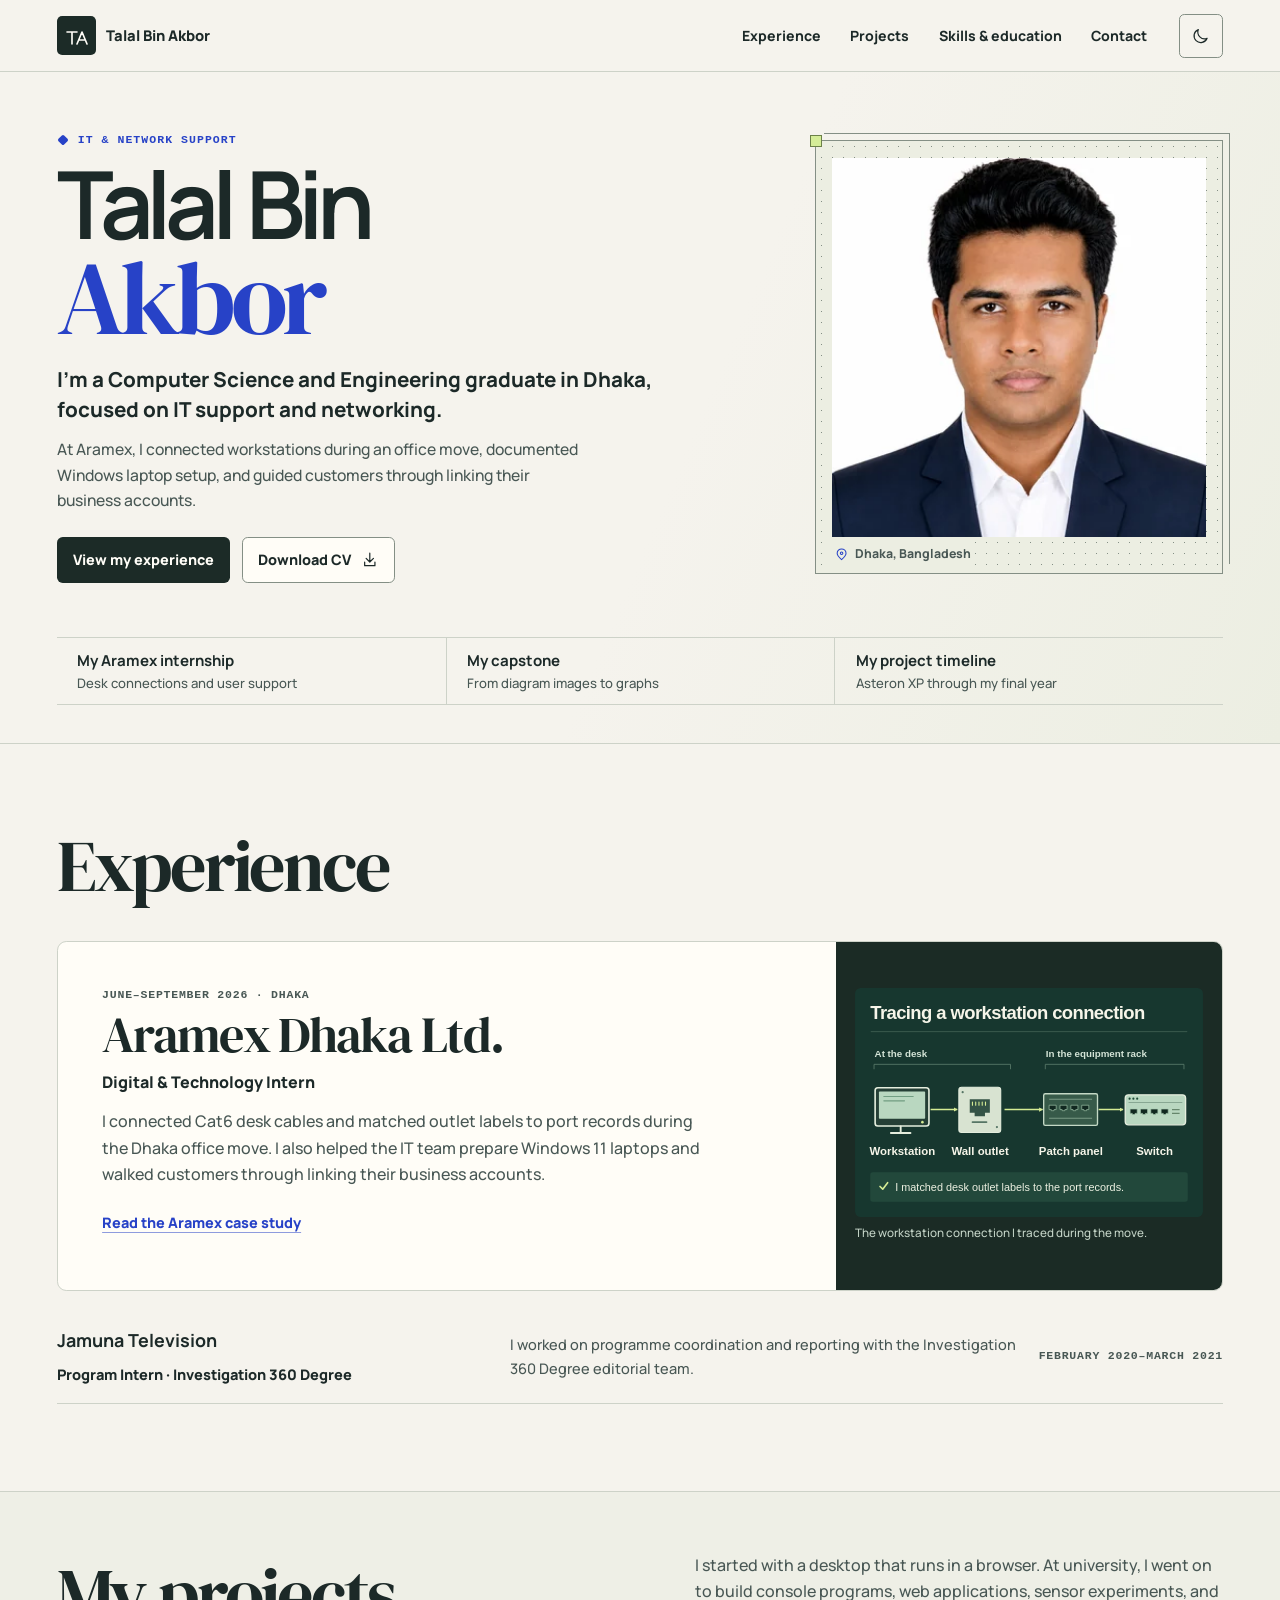
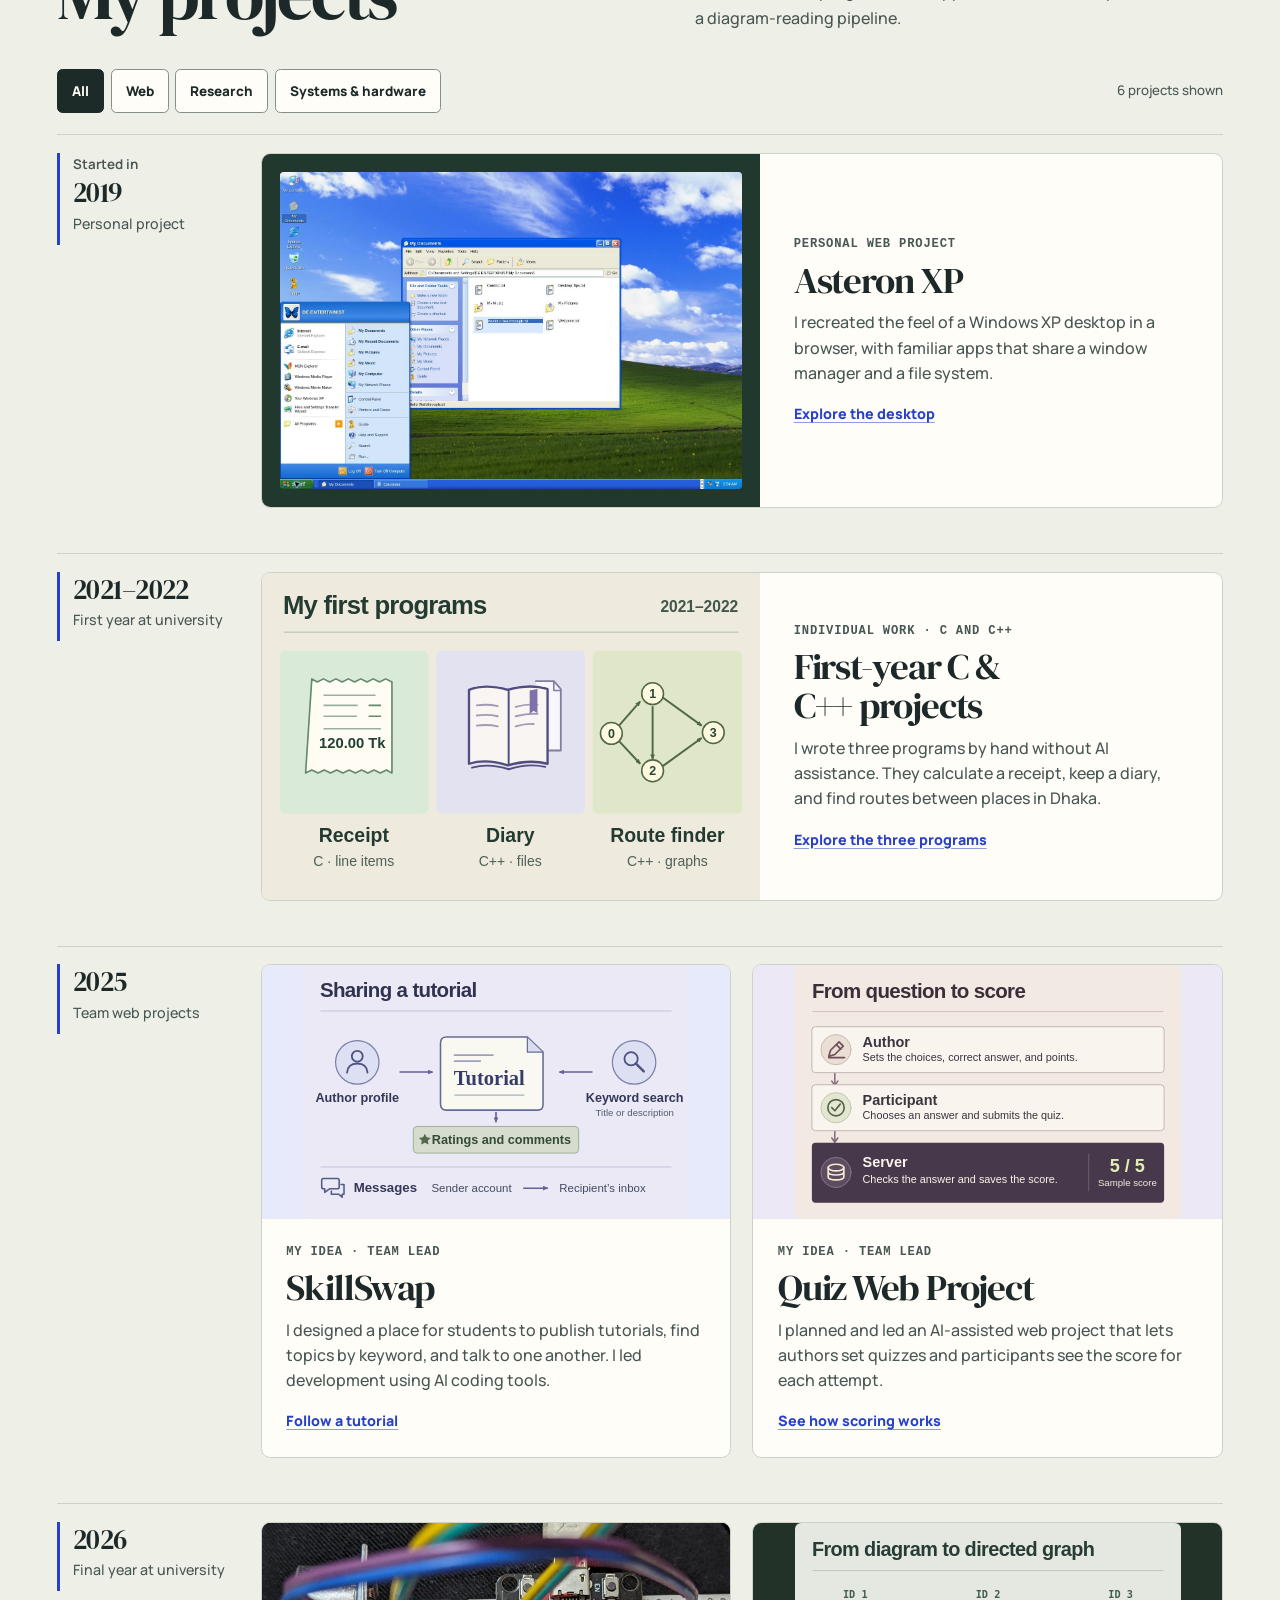
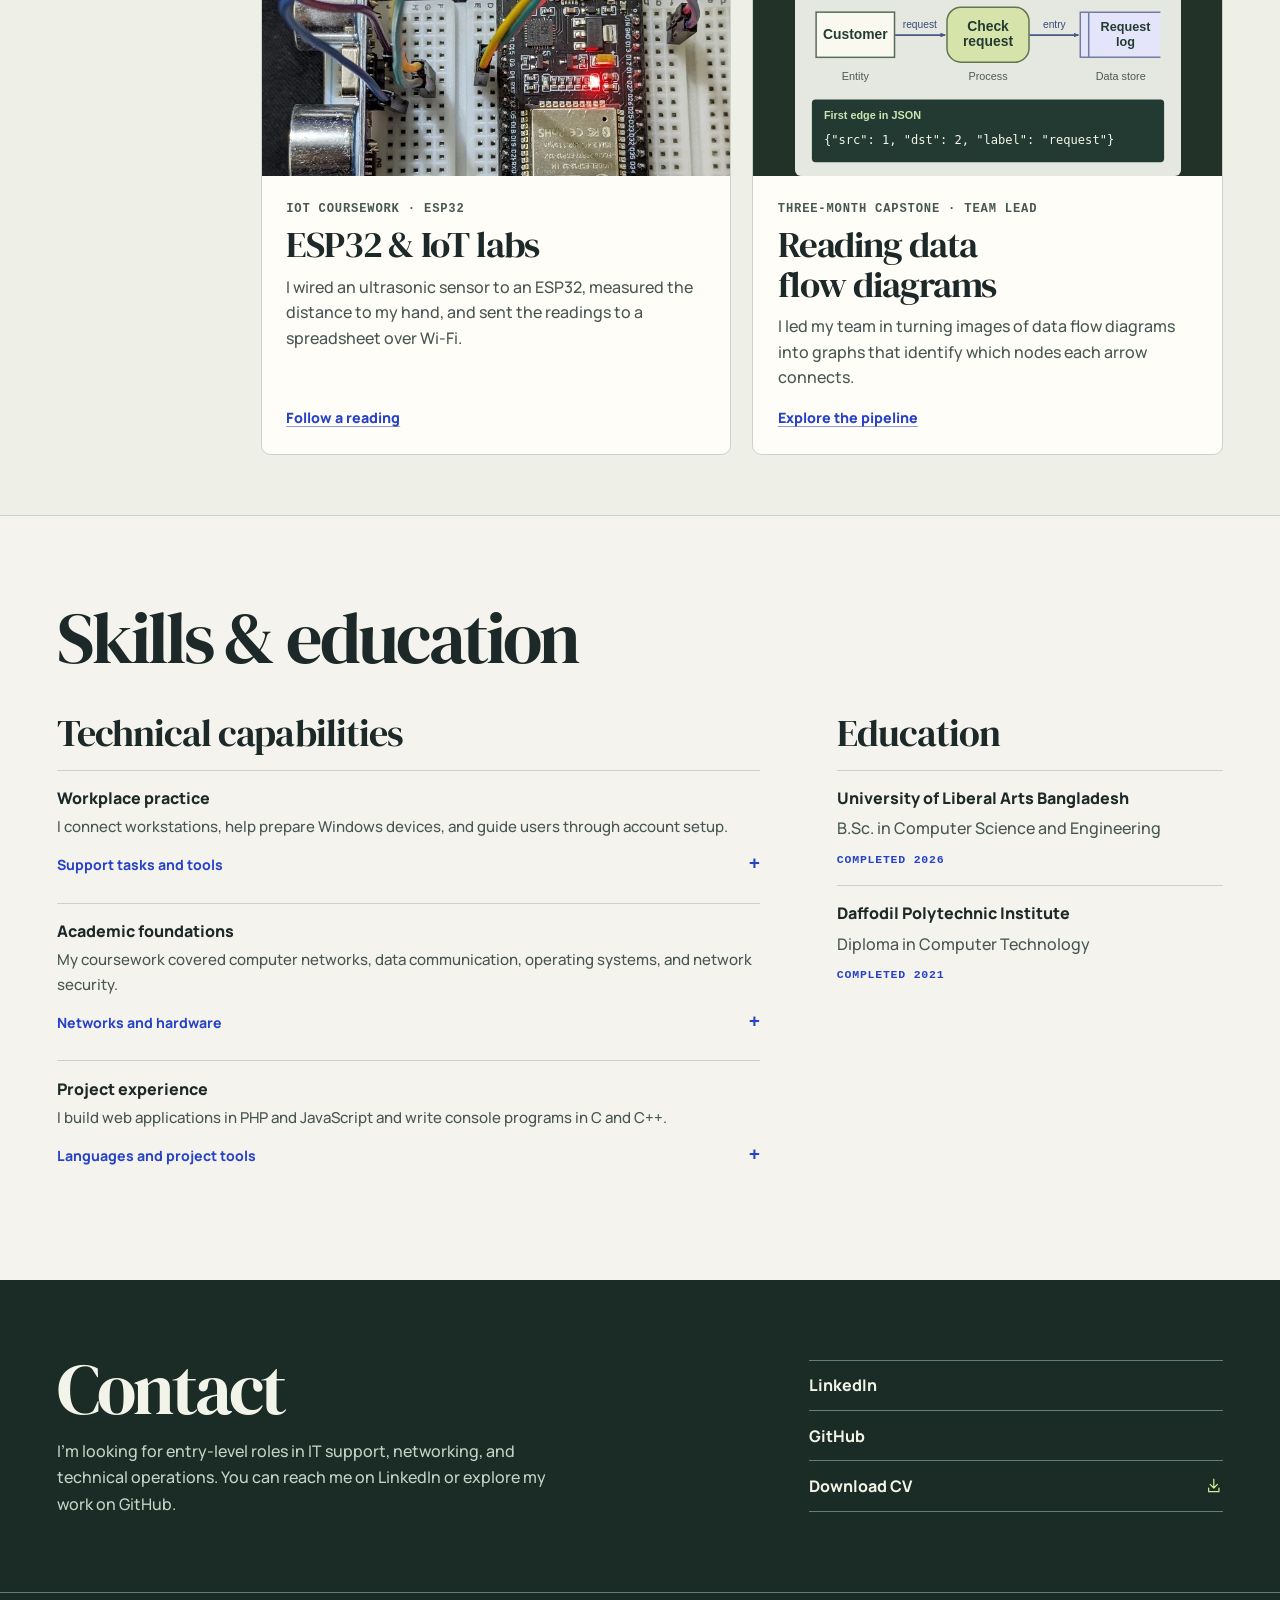
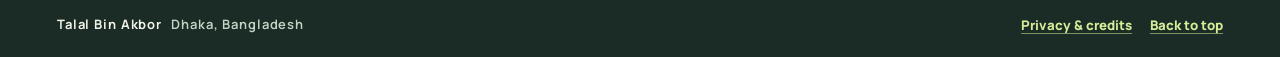
==== commit 09c947f2: "Add files via upload" ====
--- a/index.html
+++ b/index.html
@@ -1,630 +1,256 @@
 <!doctype html>
-<html lang="en" id="top" data-theme="light">
-  <head>
-    <meta charset="utf-8">
-    <meta name="viewport" content="width=device-width,initial-scale=1">
-    <title>Talal Bin Akbor | IT &amp; Network Support, Projects &amp; Research</title>
-    <meta name="description" content="Portfolio of Talal Bin Akbor, a ULAB CSE graduate with IT and network support experience, web projects and collaborative diagram-understanding research.">
-    <meta name="robots" content="noindex,nofollow">
-    <!-- Owner review: enable indexing using tools/configure_publication.py after approving publication. -->
-    <meta name="theme-color" content="#f5f3ed">
-    <meta property="og:type" content="website">
-    <meta property="og:title" content="Talal Bin Akbor | IT &amp; Network Support, Projects &amp; Research">
-    <meta property="og:description" content="Portfolio of Talal Bin Akbor, a ULAB CSE graduate with IT and network support experience, web projects and collaborative diagram-understanding research.">
-    <meta property="og:image" content="assets/social-card.jpg">
-    <meta property="og:image:alt" content="Talal Bin Akbor — IT and network support, projects and research">
-    <meta name="twitter:card" content="summary_large_image">
-    <link rel="icon" type="image/svg+xml" href="assets/favicon.svg">
-    <link rel="stylesheet" href="assets/style.css">
-    <link rel="preload" href="assets/fonts/manrope.ttf" as="font" type="font/ttf" crossorigin>
-    <script type="application/ld+json">{"@context": "https://schema.org", "@type": "Person", "name": "Talal Bin Akbor", "alumniOf": [{"@type": "CollegeOrUniversity", "name": "University of Liberal Arts Bangladesh"}, {"@type": "EducationalOrganization", "name": "Daffodil Polytechnic Institute"}], "sameAs": ["https://github.com/TBAPranto", "https://www.linkedin.com/in/tbapranto/"]}</script>
-    <script src="assets/contact-config.js" defer></script>
-    <script src="assets/site.js" defer></script>
-  </head>
-  <body class="home-page">
-    <a class="skip" href="#main-content">Skip to content</a>
-    <header class="site-header">
-      <div class="wrap header-inner">
-        <a class="brand" href="index.html">
-          <span class="brand-mark" aria-hidden="true">
-            <svg viewbox="0 0 36 36" fill="none">
-              <path d="M10 9v15h15M10 15h10v9" stroke="currentColor" stroke-width="1.7"></path>
-              <circle cx="10" cy="9" r="3" fill="currentColor"></circle>
-              <circle cx="25" cy="24" r="3" fill="currentColor"></circle>
-              <circle cx="20" cy="15" r="2.5" fill="currentColor"></circle>
-            </svg>
-          </span>
-          <span>Talal Bin Akbor<small>Support · systems · research</small>
-          </span>
-        <span class="sr-only"> - home</span></a>
-        <button class="theme-toggle" data-theme-toggle aria-pressed="false" aria-label="Use dark appearance" type="button">
-          <svg class="icon" viewbox="0 0 24 24" fill="none" stroke="currentColor" stroke-width="1.5" stroke-linecap="round" stroke-linejoin="round" aria-hidden="true">
-            <circle cx="12" cy="12" r="4"></circle>
-            <path d="M12 2v2m0 16v2M2 12h2m16 0h2M5 5l1.5 1.5m11 11L19 19M5 19l1.5-1.5m11-11L19 5"></path>
-          </svg>
-          <span>Dark</span>
-        </button>
-        <button class="menu-toggle" data-menu-toggle aria-controls="main-nav" aria-expanded="false" type="button">Menu</button>
-        <nav id="main-nav" class="main-nav" aria-label="Main navigation">
-          <a href="#experience">Experience</a>
-          <a href="#work">Work</a>
-          <a href="#about">About</a>
-          <a href="#skills">Skills</a>
-          <a href="#education" class="education-nav">Education</a>
-          <a class="nav-contact" href="#contact">Contact</a>
-        </nav>
-      </div>
-    </header>
-    <main id="main-content" tabindex="-1">
-      <section class="hero wrap" aria-labelledby="hero-title">
-        <div class="hero-topline">
-          <div class="eyebrow">
-            <span class="small-dot"></span> IT support / networks / technical projects</div>
-          <span class="hero-location">Dhaka, Bangladesh</span>
-        </div>
-        <div class="hero-grid">
-          <div class="hero-copy">
-            <h1 id="hero-title">Talal Bin<span class="serif">Akbor.</span>
-            </h1>
-            <p class="hero-role">CSE graduate.<br>Focused on IT &amp; network support.</p>
-            <p class="hero-intro">I’m a ULAB CSE graduate with practical experience in physical connectivity, device support and customer guidance at Aramex. Web projects and collaborative research complement how I work: understand the problem, check the details and make the next step clear.</p>
-            <div class="actions">
-              <a class="btn " href="#work">Explore my work<svg class="icon" viewbox="0 0 24 24" fill="none" stroke="currentColor" stroke-width="1.6" stroke-linecap="round" stroke-linejoin="round" aria-hidden="true">
-                  <path d="M5 12h14m-5-5 5 5-5 5"></path>
-                </svg>
-              </a>
-              <a class="btn outline" href="assets/Talal_Bin_Akbor_Public_CV.pdf" download>Download CV<svg class="icon" viewbox="0 0 24 24" fill="none" stroke="currentColor" stroke-width="1.6" stroke-linecap="round" stroke-linejoin="round" aria-hidden="true">
-                  <path d="M12 3v12m-5-5 5 5 5-5M5 16v4h14v-4"></path>
-                </svg>
-              </a>
-            </div>
-            <a class="hero-experience-link" href="projects/aramex.html">Start with my Aramex internship <svg class="icon" viewbox="0 0 24 24" fill="none" stroke="currentColor" stroke-width="1.6" stroke-linecap="round" stroke-linejoin="round" aria-hidden="true">
-                <path d="M5 12h14m-5-5 5 5-5 5"></path>
-              </svg>
-            </a>
-          </div>
-          <div class="hero-art">
-            <svg class="portrait-connections" viewbox="0 0 540 530" fill="none" aria-hidden="true">
-              <path d="M30 90h120v90M400 60v80h110M40 390h105v-75M390 415h85v-115" stroke="currentColor" stroke-width="1"></path>
-              <path d="M170 30v25h180M510 245v60h-35M260 470v30H70" stroke="currentColor" stroke-dasharray="4 5"></path>
-              <circle cx="30" cy="90" r="4" fill="currentColor"></circle>
-              <circle cx="400" cy="60" r="4" fill="currentColor"></circle>
-              <circle cx="475" cy="300" r="4" fill="currentColor"></circle>
-            </svg>
-            <div class="portrait-index mono">TBA / 01</div>
-            <figure class="portrait">
-              <picture>
-                <source srcset="assets/portrait.webp" type="image/webp">
-                  <img src="assets/portrait.jpg" width="560" height="685" alt="Portrait of Talal Bin Akbor in a navy suit" fetchpriority="high">
-                </source>
-              </picture>
-            </figure>
-            <div class="art-node n1">
-              <span class="mono">PEOPLE</span>
-              <small>Clear user guidance</small>
-            </div>
-            <div class="art-node n2">
-              <span class="mono">SYSTEMS</span>
-              <small>Physical connectivity</small>
-            </div>
-            <div class="portrait-note">
-              <span class="small-dot"></span>
-              <div>
-                <strong>People. Technology. Connected.</strong>
-                <span>Practical support + structured thinking</span>
-              </div>
-              <span class="portrait-cross" aria-hidden="true">+</span>
-            </div>
-          </div>
-        </div>
-        <div class="hero-bottom">
-          <span>Practical experience, with the evidence behind it.</span>
-          <a href="#experience">Explore below <svg class="icon" viewbox="0 0 24 24" fill="none" stroke="currentColor" stroke-width="1.6" stroke-linecap="round" stroke-linejoin="round" aria-hidden="true">
-              <path d="M5 12h14m-5-5 5 5-5 5"></path>
-            </svg>
-          </a>
+<html lang="en" id="top">
+<head>
+  <meta charset="utf-8">
+  <meta name="viewport" content="width=device-width, initial-scale=1">
+  <title>Talal Bin Akbor | IT Support and Networking</title>
+  <meta name="description" content="I’m Talal Bin Akbor, a Computer Science and Engineering graduate in Dhaka. My portfolio brings together my IT support internship at Aramex and the projects I’ve built since 2019.">
+  <meta name="robots" content="noindex,nofollow">
+  <meta name="theme-color" content="#f5f3ed">
+  <meta property="og:type" content="website">
+  <meta property="og:site_name" content="Talal Bin Akbor">
+  <meta property="og:title" content="Talal Bin Akbor | IT Support and Networking">
+  <meta property="og:description" content="I’m Talal Bin Akbor, a Computer Science and Engineering graduate in Dhaka. My portfolio brings together my IT support internship at Aramex and the projects I’ve built since 2019.">
+  <meta property="og:url" content="https://tbapranto.github.io/">
+  <meta property="og:image" content="https://tbapranto.github.io/assets/media/social-card.jpg">
+  <meta property="og:image:width" content="1200">
+  <meta property="og:image:height" content="630">
+  <meta property="og:image:alt" content="Talal Bin Akbor · IT support and networking · Dhaka">
+  <meta name="twitter:card" content="summary_large_image">
+  <link rel="icon" href="assets/favicon.svg" type="image/svg+xml">
+  <link rel="preload" href="assets/fonts/dm-serif.woff2" as="font" type="font/woff2" crossorigin>
+  <script src="assets/theme.js"></script>
+  <link rel="stylesheet" href="assets/style.css">
+  <script src="assets/contact-config.js" defer></script>
+  <script src="assets/site.js" defer></script>
+</head>
+<body>
+
+<a class="skip-link" href="#main">Skip to content</a>
+<header class="site-header">
+  <div class="wrap header-inner">
+    <a class="brand" href="index.html" aria-label="Talal Bin Akbor home"><span class="logo"><svg class="icon " viewbox="0 0 24 24" aria-hidden="true" fill="none" stroke="currentColor" stroke-width="1.65" stroke-linecap="round" stroke-linejoin="round"><path d="M3 8h10m-5 0v12m5 0 5-12 5 12m-8-4h6"></path></svg></span><span>Talal Bin Akbor</span></a>
+    <nav id="main-nav" class="main-nav" aria-label="Main navigation">
+      <a class="nav-link" href="#experience">Experience</a>
+      <a class="nav-link" href="#work">Projects</a>
+      <a class="nav-link" href="#about">Skills &amp; education</a>
+      <a class="nav-link" href="#contact">Contact</a>
+    </nav>
+    <div class="header-controls">
+      <button class="control enhancement flex" type="button" data-theme-toggle aria-label="Dark appearance" aria-pressed="false"><svg class="icon moon" viewbox="0 0 24 24" aria-hidden="true" fill="none" stroke="currentColor" stroke-width="1.65" stroke-linecap="round" stroke-linejoin="round"><path d="M20.6 15.4A9.2 9.2 0 0 1 8.6 3.5a9.2 9.2 0 1 0 12 11.9Z"></path></svg><svg class="icon sun" viewbox="0 0 24 24" aria-hidden="true" fill="none" stroke="currentColor" stroke-width="1.65" stroke-linecap="round" stroke-linejoin="round"><circle cx="12" cy="12" r="4"></circle><path d="M12 2v2m0 16v2M2 12h2m16 0h2M5 5l1.5 1.5m11 11L19 19M5 19l1.5-1.5m11-11L19 5"></path></svg></button>
+      <button class="control menu-toggle enhancement" type="button" data-menu-toggle aria-controls="main-nav" aria-expanded="false" aria-label="Menu"><svg class="icon " viewbox="0 0 24 24" aria-hidden="true" fill="none" stroke="currentColor" stroke-width="1.65" stroke-linecap="round" stroke-linejoin="round"><path d="M4 7h16M4 12h16M4 17h16"></path></svg> <span>Menu</span></button>
+    </div>
+  </div>
+</header>
+<main id="main" tabindex="-1"><section class="hero" aria-labelledby="hero-title">
+  <div class="wrap hero-grid">
+    <div class="hero-copy">
+    <div class="hero-identity">
+      <p class="eyebrow"><span class="signal" aria-hidden="true"></span>IT &amp; network support</p>
+      <h1 id="hero-title"><span class="name-first">Talal Bin</span> <span class="name-last">Akbor</span></h1>
+    </div>
+    <div class="hero-intro">
+      <p class="hero-lead">I’m a Computer Science and Engineering graduate in Dhaka, focused on IT support and networking.</p>
+      <p class="hero-proof">At Aramex, I connected workstations during an office move, documented Windows laptop setup, and guided customers through linking their business accounts.</p>
+      <div class="actions">
+        <a class="button primary" href="#experience">View my experience</a>
+        <a class="button secondary" href="assets/Talal_Bin_Akbor_Public_CV.pdf" download>Download CV <span class="sr-only">(PDF)</span><svg class="icon" viewbox="0 0 24 24" aria-hidden="true" fill="none" stroke="currentColor" stroke-width="1.65" stroke-linecap="round" stroke-linejoin="round"><path d="M12 3v12m-5-5 5 5 5-5M5 15v5h14v-5"></path></svg></a>
+      </div>
+    </div>
+    </div>
+    <figure class="hero-portrait">
+      <div class="portrait-mat">
+        <img src="assets/media/portrait.webp" srcset="assets/media/portrait-small.webp 360w, assets/media/portrait.webp 720w" sizes="(max-width: 620px) 160px, (max-width: 920px) 275px, 348px" width="720" height="881" alt="Portrait of Talal Bin Akbor" fetchpriority="high" decoding="async">
+      </div>
+      <figcaption><svg class="icon" viewbox="0 0 24 24" aria-hidden="true" fill="none" stroke="currentColor" stroke-width="1.65" stroke-linecap="round" stroke-linejoin="round"><path d="M19 10c0 4-7 10-7 10S5 14 5 10a7 7 0 1 1 14 0Z"></path><circle cx="12" cy="10" r="2"></circle></svg><span>Dhaka, Bangladesh</span></figcaption>
+    <span class="portrait-registration" aria-hidden="true"></span></figure>
+  </div>
+<div class="wrap"><div class="hero-index"><a href="projects/aramex.html"><span><strong>My Aramex internship</strong><small>Desk connections and user support</small></span></a><a href="projects/dfd-research.html"><span><strong>My capstone</strong><small>From diagram images to graphs</small></span></a><a href="#work"><span><strong>My project timeline</strong><small>Asteron XP through my final year</small></span></a></div></div></section>
+
+<section class="section experience" id="experience" aria-labelledby="experience-title">
+  <div class="wrap">
+    <div class="section-heading"><h2 id="experience-title">Experience</h2></div>
+    <article class="experience-feature">
+      <div class="experience-copy">
+        <p class="meta">June–September 2026 · Dhaka</p>
+        <h3>Aramex Dhaka Ltd.</h3>
+        <p class="experience-role">Digital &amp; Technology Intern</p>
+        <p class="experience-description">I connected Cat6 desk cables and matched outlet labels to port records during the Dhaka office move. I also helped the IT team prepare Windows 11 laptops and walked customers through linking their business accounts.</p>
+        <a class="text-link" href="projects/aramex.html">Read the Aramex case study</a>
+      </div>
+      <figure class="connection-figure"><img class="" src="assets/media/support-map.svg" alt="Typical workstation connection through a wall outlet, patch panel, and switch" width="640" height="420" loading="lazy" decoding="async"><figcaption>The workstation connection I traced during the move.</figcaption></figure>
+    </article>
+    <article class="experience-secondary">
+      <div>
+        <h3>Jamuna Television</h3>
+        <p class="experience-role">Program Intern · Investigation 360 Degree</p>
+      </div>
+      <p class="experience-description">I worked on programme coordination and reporting with the Investigation 360 Degree editorial team.</p>
+      <p class="meta">February 2020–March 2021</p>
+    </article>
+  </div>
+</section>
+
+<section class="section work" id="work" aria-labelledby="work-title">
+  <div class="wrap">
+    <div class="section-heading">
+      <h2 id="work-title">My projects</h2>
+      <p class="section-deck">I started with a desktop that runs in a browser. At university, I went on to build console programs, web applications, sensor experiments, and a diagram-reading pipeline.</p>
+    </div>
+    <div class="filters enhancement flex" role="group" aria-label="Filter projects">
+      <button class="chip" type="button" data-filter="all" aria-pressed="true">All</button>
+      <button class="chip" type="button" data-filter="web" aria-pressed="false">Web</button>
+      <button class="chip" type="button" data-filter="research" aria-pressed="false">Research</button>
+      <button class="chip" type="button" data-filter="systems" aria-pressed="false">Systems &amp; hardware</button>
+      <span class="filter-status" id="filter-status" role="status">6 projects shown</span>
+    </div>
+    <div class="project-grid" data-active-filter="all">
+      <section class="project-period" data-period="2019" aria-labelledby="period-2019"><header class="period-heading"><h3 id="period-2019"><small>Started in</small> 2019</h3><p>Personal project</p></header><div class="period-gallery single"><article class="project asteron-xp" data-category="web">
+  <a class="project-link" href="projects/asteron-xp.html" aria-labelledby="asteron-xp-name asteron-xp-action">
+    <div class="project-image"><img class="" src="assets/media/xp-explorer-start.webp" alt="" width="1363" height="936" loading="lazy" decoding="async"></div>
+    <div class="project-copy">
+      <p class="meta">Personal web project</p>
+      <h4 id="asteron-xp-name">Asteron XP</h4>
+      <p class="project-description">I recreated the feel of a Windows XP desktop in a browser, with familiar apps that share a window manager and a file system.</p>
+      <span class="project-action" id="asteron-xp-action">Explore the desktop</span>
+    </div>
+  </a>
+</article></div></section>
+<section class="project-period" data-period="2021-2022" aria-labelledby="period-2021-2022"><header class="period-heading"><h3 id="period-2021-2022">2021–2022</h3><p>First year at university</p></header><div class="period-gallery single"><article class="project c-programming" data-category="systems">
+  <a class="project-link" href="projects/c-programming.html" aria-labelledby="c-programming-name c-programming-action">
+    <div class="project-image"><img class="" src="assets/media/c-foundations.svg" alt="" width="640" height="420" loading="lazy" decoding="async"></div>
+    <div class="project-copy">
+      <p class="meta">Individual work · C and C++</p>
+      <h4 id="c-programming-name">First-year C &amp; C++ projects</h4>
+      <p class="project-description">I wrote three programs by hand without AI assistance. They calculate a receipt, keep a diary, and find routes between places in Dhaka.</p>
+      <span class="project-action" id="c-programming-action">Explore the three programs</span>
+    </div>
+  </a>
+</article></div></section>
+<section class="project-period" data-period="2025" aria-labelledby="period-2025"><header class="period-heading"><h3 id="period-2025">2025</h3><p>Team web projects</p></header><div class="period-gallery"><article class="project skillswap" data-category="web">
+  <a class="project-link" href="projects/skillswap.html" aria-labelledby="skillswap-name skillswap-action">
+    <div class="project-image"><img class="" src="assets/media/skillswap-map.svg" alt="" width="640" height="420" loading="lazy" decoding="async"></div>
+    <div class="project-copy">
+      <p class="meta">My idea · Team lead</p>
+      <h4 id="skillswap-name">SkillSwap</h4>
+      <p class="project-description">I designed a place for students to publish tutorials, find topics by keyword, and talk to one another. I led development using AI coding tools.</p>
+      <span class="project-action" id="skillswap-action">Follow a tutorial</span>
+    </div>
+  </a>
+</article><article class="project quiz-web" data-category="web">
+  <a class="project-link" href="projects/quiz-web.html" aria-labelledby="quiz-web-name quiz-web-action">
+    <div class="project-image"><img class="" src="assets/media/quiz-flow.svg" alt="" width="640" height="420" loading="lazy" decoding="async"></div>
+    <div class="project-copy">
+      <p class="meta">My idea · Team lead</p>
+      <h4 id="quiz-web-name">Quiz Web Project</h4>
+      <p class="project-description">I planned and led an AI-assisted web project that lets authors set quizzes and participants see the score for each attempt.</p>
+      <span class="project-action" id="quiz-web-action">See how scoring works</span>
+    </div>
+  </a>
+</article></div></section>
+<section class="project-period" data-period="2026" aria-labelledby="period-2026"><header class="period-heading"><h3 id="period-2026">2026</h3><p>Final year at university</p></header><div class="period-gallery"><article class="project iot-labs" data-category="systems">
+  <a class="project-link" href="projects/iot-labs.html" aria-labelledby="iot-labs-name iot-labs-action">
+    <div class="project-image"><img class="" src="assets/media/iot-circuit.webp" alt="" width="760" height="1013" loading="lazy" decoding="async"></div>
+    <div class="project-copy">
+      <p class="meta">IoT coursework · ESP32</p>
+      <h4 id="iot-labs-name">ESP32 &amp; IoT labs</h4>
+      <p class="project-description">I wired an ultrasonic sensor to an ESP32, measured the distance to my hand, and sent the readings to a spreadsheet over Wi-Fi.</p>
+      <span class="project-action" id="iot-labs-action">Follow a reading</span>
+    </div>
+  </a>
+</article>
+    <article class="project dfd-research" data-category="research">
+  <a class="project-link" href="projects/dfd-research.html" aria-labelledby="dfd-research-name dfd-research-action">
+    <div class="project-image"><img class="" src="assets/media/dfd-overview.svg" alt="" width="640" height="420" loading="lazy" decoding="async"></div>
+    <div class="project-copy">
+      <p class="meta">Three-month capstone · Team lead</p>
+      <h4 id="dfd-research-name">Reading data flow diagrams</h4>
+      <p class="project-description">I led my team in turning images of data flow diagrams into graphs that identify which nodes each arrow connects.</p>
+      <span class="project-action" id="dfd-research-action">Explore the pipeline</span>
+    </div>
+  </a>
+</article></div></section>
+</div>
+  </div>
+</section>
+
+<section class="section background" id="about" aria-labelledby="about-title">
+  <div class="wrap">
+    <div class="section-heading"><h2 id="about-title">Skills &amp; education</h2></div>
+    <div class="background-grid">
+      <section class="skills" id="skills" aria-labelledby="skills-title">
+        <h3 id="skills-title">Technical capabilities</h3>
+        <div class="capability-list">
+          <article class="capability" id="skills-practical">
+  <h4>Workplace practice</h4>
+  <p>I connect workstations, help prepare Windows devices, and guide users through account setup.</p>
+  <details>
+    <summary>Support tasks and tools</summary>
+    <p>At Aramex, I worked with Cat6 patch leads, port records, Windows 11, Microsoft 365, and print queues. I documented handover checks and outstanding requests so the next person knew where to start.</p>
+    <a class="text-link" href="projects/aramex.html#responsibilities">Read the Aramex responsibilities</a>
+  </details>
+</article><article class="capability" id="skills-academic">
+  <h4>Academic foundations</h4>
+  <p>My coursework covered computer networks, data communication, operating systems, and network security.</p>
+  <details>
+    <summary>Networks and hardware</summary>
+    <p>I used Cisco Packet Tracer in networking labs and an ESP32 in hardware experiments. I also have experience assembling PCs and isolating basic hardware and software faults.</p>
+    <a class="text-link" href="projects/iot-labs.html">View the hardware labs</a>
+  </details>
+</article><article class="capability" id="skills-projects">
+  <h4>Project experience</h4>
+  <p>I build web applications in PHP and JavaScript and write console programs in C and C++.</p>
+  <details>
+    <summary>Languages and project tools</summary>
+    <p>I use SQL to model and query application data, and GitHub to share my web projects. For my final-year capstone, I connected OCR, language-model classification, and object detection in a pipeline that exports JSON.</p>
+    <a class="text-link" href="projects/dfd-research.html#role">Read my capstone contribution</a>
+  </details>
+</article>
         </div>
       </section>
-      <div class="wrap practice-strip" aria-label="Professional background at a glance" role="group">
-        <a href="#experience">
-          <span class="mono">01</span>
-          <span>
-            <strong>Workplace experience</strong>
-            <small>Aramex · Jun–Sep 2026</small>
-          </span>
-          <span class="strip-arrow" aria-hidden="true">↗</span>
-        </a>
-        <a href="#education">
-          <span class="mono">02</span>
-          <span>
-            <strong>Technical foundation</strong>
-            <small>B.Sc. CSE + Computer Technology</small>
-          </span>
-          <span class="strip-arrow" aria-hidden="true">↗</span>
-        </a>
-        <a href="#work">
-          <span class="mono">03</span>
-          <span>
-            <strong>Project evidence</strong>
-            <small>Web development + team research</small>
-          </span>
-          <span class="strip-arrow" aria-hidden="true">↗</span>
-        </a>
-      </div>
-      <section id="experience" class="section wrap">
-        <div class="section-heading">
+      <section class="education" id="education" aria-labelledby="education-title">
+        <h3 id="education-title">Education</h3>
+        <dl class="education-list">
           <div>
-            <div class="eyebrow">
-              <span class="number">01 /</span> Professional experience</div>
-            <h2>Practical work.<br>
-              <span class="serif">Real responsibilities.</span>
-            </h2>
+            <dt>University of Liberal Arts Bangladesh</dt>
+            <dd>B.Sc. in Computer Science and Engineering</dd>
+            <dd class="meta">Completed 2026</dd>
           </div>
-          <p>Workplace experience in IT support, physical connectivity and digital customer assistance.</p>
-        </div>
-        <article class="experience-feature">
-          <div class="infrastructure-art">
-            <img src="assets/support-map.svg" width="640" height="420" alt="Conceptual support map of a workstation, Cat6 port labels and physical network equipment; no Aramex topology.">
+          <div>
+            <dt>Daffodil Polytechnic Institute</dt>
+            <dd>Diploma in Computer Technology</dd>
+            <dd class="meta">Completed 2021</dd>
           </div>
-          <div class="feature-copy">
-            <div class="eyebrow">Aramex Dhaka Ltd.</div>
-            <h3>Supporting people.<br>Connecting the office.</h3>
-            <div class="meta">Digital &amp; Technology Intern · 9 Jun–9 Sep 2026</div>
-            <p>During an office relocation, I assisted IT staff with physical connections, equipment handling and device preparation, while helping customers navigate online account setup.</p>
-            <div class="tag-row">
-              <span class="tag">Cat6 &amp; port labels</span>
-              <span class="tag">Windows 11</span>
-              <span class="tag">User support</span>
-            </div>
-            <a class="btn lime" href="projects/aramex.html">Read the internship story<svg class="icon" viewbox="0 0 24 24" fill="none" stroke="currentColor" stroke-width="1.5" stroke-linecap="round" stroke-linejoin="round" aria-hidden="true">
-                <path d="M5 12h14m-5-5 5 5-5 5"></path>
-              </svg>
-            </a>
-          </div>
-          <div class="experience-scope">
-            <span class="mono">THE ROLE</span>
-            <span>Assigned tasks · supervised assistance · documented learning</span>
-          </div>
-        </article>
-        <div class="experience-tail">
-          <p>
-            <strong>Jamuna Television</strong> · Program Intern<small>Investigation 360 Degree · communication, coordination &amp; structured reporting</small>
-          </p>
-          <span class="period">Feb 2020–Mar 2021</span>
-        </div>
+        </dl>
       </section>
-      <section id="work" class="section work-section wrap">
-        <div class="section-heading">
-          <div>
-            <div class="eyebrow">
-              <span class="number">02 /</span> Selected technical work</div>
-            <h2>Five projects.<br>
-              <span class="serif">Five ways to solve.</span>
-            </h2>
-          </div>
-          <p>Creative interfaces, relational web applications and team research, with clear roles and honest project status.</p>
-        </div>
-        <div class="filter-bar" aria-label="Filter projects" role="group">
-          <button class="filter-button" data-filter="all" aria-pressed="true">All work</button>
-          <button class="filter-button" data-filter="web" aria-pressed="false">Web development</button>
-          <button class="filter-button" data-filter="research" aria-pressed="false">Research</button>
-          <button class="filter-button" data-filter="systems" aria-pressed="false">Systems &amp; C/C++</button>
-          <span id="filter-status" class="filter-status" role="status" aria-live="polite">5 projects shown</span>
-        </div>
-        <div class="project-grid">
-          <article class="project-card project-xp" data-category="web systems">
-            <div class="project-visual xp">
-              <span class="visual-stamp">01 / BROWSER DESKTOP</span>
-              <div class="capture-frame">
-                <div class="capture-bar">
-                  <span>ASTERON XP / R7</span>
-                  <span>ACTUAL CAPTURE</span>
-                </div>
-                <img src="assets/xp-desktop.jpg" width="1280" height="800" alt="Actual supplied Asteron XP desktop with Start menu and My Computer open" loading="lazy">
-              </div>
-              <span class="visual-caption">Actual interface capture · supplied R7 build</span>
-            </div>
-            <div class="card-body">
-              <div class="project-role">
-                <span>Creative frontend work</span>
-                <span class="project-status">Actual build captured</span>
-              </div>
-              <div class="card-title-line">
-                <h3>Asteron XP</h3>
-                <svg class="icon" viewbox="0 0 24 24" fill="none" stroke="currentColor" stroke-width="1.5" stroke-linecap="round" stroke-linejoin="round" aria-hidden="true">
-                  <path d="M6 18 18 6M6 6h12v12"></path>
-                </svg>
-              </div>
-              <p>An XP-inspired browser desktop with a shared window manager, virtual files and familiar applications. A close look at interaction design in plain JavaScript.</p>
-              <div class="tag-row">
-                <span class="tag">HTML</span>
-                <span class="tag">CSS</span>
-                <span class="tag">JavaScript</span>
-              </div>
-              <a class="text-link" href="projects/asteron-xp.html">Read the case study <svg class="icon" viewbox="0 0 24 24" fill="none" stroke="currentColor" stroke-width="1.5" stroke-linecap="round" stroke-linejoin="round" aria-hidden="true">
-                  <path d="M5 12h14m-5-5 5 5-5 5"></path>
-                </svg>
-              </a>
-            </div>
-          </article>
-          <article class="project-card project-research" data-category="research">
-            <div class="project-visual research">
-              <span class="visual-stamp">02 / DIAGRAM RESEARCH</span>
-              <img src="assets/dfd-overview.svg" width="640" height="420" alt="Conceptual diagram image to structured graph overview; not model output." loading="lazy">
-              <span class="visual-caption">Conceptual system overview · team research</span>
-            </div>
-            <div class="card-body">
-              <div class="project-role">
-                <span>Planning, testing &amp; documentation</span>
-                <span class="project-status">Academic team research</span>
-              </div>
-              <div class="card-title-line">
-                <h3>Understanding data flow</h3>
-                <svg class="icon" viewbox="0 0 24 24" fill="none" stroke="currentColor" stroke-width="1.5" stroke-linecap="round" stroke-linejoin="round" aria-hidden="true">
-                  <path d="M6 18 18 6M6 6h12v12"></path>
-                </svg>
-              </div>
-              <p>Turning diagram images into structured nodes and directed flows through OCR, model components and explicit geometry.</p>
-              <div class="tag-row">
-                <span class="tag">EasyOCR</span>
-                <span class="tag">Qwen2.5-3B</span>
-                <span class="tag">YOLO11</span>
-                <span class="tag">JSON</span>
-              </div>
-              <a class="text-link" href="projects/dfd-research.html">Read the case study <svg class="icon" viewbox="0 0 24 24" fill="none" stroke="currentColor" stroke-width="1.5" stroke-linecap="round" stroke-linejoin="round" aria-hidden="true">
-                  <path d="M5 12h14m-5-5 5 5-5 5"></path>
-                </svg>
-              </a>
-            </div>
-          </article>
-          <article class="project-card project-skillswap" data-category="web">
-            <div class="project-visual skillswap">
-              <span class="visual-stamp">03 / TUTORIAL PLATFORM</span>
-              <img src="assets/skillswap-map.svg" width="640" height="420" alt="Source-derived tutorial platform with profiles, keyword search, feedback and conversations; not an application screenshot." loading="lazy">
-              <span class="visual-caption">Source-derived illustration · not an application screenshot</span>
-            </div>
-            <div class="card-body">
-              <div class="project-role">
-                <span>Collaborative contributor</span>
-                <span class="project-status">Source reviewed</span>
-              </div>
-              <div class="card-title-line">
-                <h3>SkillSwap</h3>
-                <svg class="icon" viewbox="0 0 24 24" fill="none" stroke="currentColor" stroke-width="1.5" stroke-linecap="round" stroke-linejoin="round" aria-hidden="true">
-                  <path d="M6 18 18 6M6 6h12v12"></path>
-                </svg>
-              </div>
-              <p>A peer-learning concept implemented as a PHP/MySQL tutorial platform with profiles, keyword search, messaging and feedback.</p>
-              <div class="tag-row">
-                <span class="tag">PHP</span>
-                <span class="tag">MySQL</span>
-                <span class="tag">HTML</span>
-                <span class="tag">CSS</span>
-              </div>
-              <a class="text-link" href="projects/skillswap.html">Read the case study <svg class="icon" viewbox="0 0 24 24" fill="none" stroke="currentColor" stroke-width="1.5" stroke-linecap="round" stroke-linejoin="round" aria-hidden="true">
-                  <path d="M5 12h14m-5-5 5 5-5 5"></path>
-                </svg>
-              </a>
-            </div>
-          </article>
-          <article class="project-card project-quiz" data-category="web">
-            <div class="project-visual quiz">
-              <span class="visual-stamp">04 / QUIZ WORKFLOWS</span>
-              <img src="assets/quiz-flow.svg" width="640" height="420" alt="Source-derived authoring, answer comparison and result-recording workflow; not an application screenshot." loading="lazy">
-              <span class="visual-caption">Source-derived illustration · not an application screenshot</span>
-            </div>
-            <div class="card-body">
-              <div class="project-role">
-                <span>Academic project development</span>
-                <span class="project-status">Source reviewed</span>
-              </div>
-              <div class="card-title-line">
-                <h3>Quiz Web Project</h3>
-                <svg class="icon" viewbox="0 0 24 24" fill="none" stroke="currentColor" stroke-width="1.5" stroke-linecap="round" stroke-linejoin="round" aria-hidden="true">
-                  <path d="M6 18 18 6M6 6h12v12"></path>
-                </svg>
-              </div>
-              <p>Accounts, quiz authoring, participation and results: a relational web project connecting user actions to database records.</p>
-              <div class="tag-row">
-                <span class="tag">PHP</span>
-                <span class="tag">SQL</span>
-                <span class="tag">JavaScript</span>
-              </div>
-              <a class="text-link" href="projects/quiz-web.html">Read the case study <svg class="icon" viewbox="0 0 24 24" fill="none" stroke="currentColor" stroke-width="1.5" stroke-linecap="round" stroke-linejoin="round" aria-hidden="true">
-                  <path d="M5 12h14m-5-5 5 5-5 5"></path>
-                </svg>
-              </a>
-            </div>
-          </article>
-          <article class="project-card project-code wide-card" data-category="systems">
-            <div class="project-visual code">
-              <span class="visual-stamp">05 / PROGRAMMING FOUNDATIONS</span>
-              <img src="assets/c-foundations.svg" width="640" height="420" alt="Educational illustration of receipt structures, diary files and graph paths; not a runtime screenshot." loading="lazy">
-              <span class="visual-caption">Educational illustration · historical source</span>
-            </div>
-            <div class="card-body">
-              <div class="project-role">
-                <span>Early coursework</span>
-                <span class="project-status">Historical source</span>
-              </div>
-              <div class="card-title-line">
-                <h3>Before the browser: C &amp; C++</h3>
-                <svg class="icon" viewbox="0 0 24 24" fill="none" stroke="currentColor" stroke-width="1.5" stroke-linecap="round" stroke-linejoin="round" aria-hidden="true">
-                  <path d="M6 18 18 6M6 6h12v12"></path>
-                </svg>
-              </div>
-              <p>Receipt generation, diary files and graph paths. A small collection showing how my programming work began—and what I would improve today.</p>
-              <div class="tag-row">
-                <span class="tag">C</span>
-                <span class="tag">C++</span>
-                <span class="tag">File I/O</span>
-                <span class="tag">Graph traversal</span>
-              </div>
-              <a class="text-link" href="projects/c-programming.html">Read the case study <svg class="icon" viewbox="0 0 24 24" fill="none" stroke="currentColor" stroke-width="1.5" stroke-linecap="round" stroke-linejoin="round" aria-hidden="true">
-                  <path d="M5 12h14m-5-5 5 5-5 5"></path>
-                </svg>
-              </a>
-            </div>
-          </article>
-        </div>
-      </section>
-      <section id="about" class="section about-section">
-        <div class="wrap about-grid">
-          <div class="about-title">
-            <div class="eyebrow">
-              <span class="number">03 /</span> A little about me</div>
-            <h2>Curious about systems.<br>
-              <span class="serif">Grounded in practice.</span>
-            </h2>
-            <div class="about-path" aria-label="Background chronology" role="group">
-              <span>
-                <b>2021</b>Computer Technology</span>
-              <span>
-                <b>2026</b>CSE + workplace experience</span>
-            </div>
-          </div>
-          <div class="about-copy">
-            <p class="lead">My route into technology started with computer systems and grew into a habit of looking closely at how their parts connect.</p>
-            <p>A Diploma in Computer Technology gave me the hardware and systems foundation. My B.Sc. in CSE at ULAB added networks, programming and a three-semester research project. The Aramex internship connected that study to the pace and responsibilities of a working office.</p>
-            <p>A correct port label, a useful printer check or a clear account explanation can make someone’s next task easier. My earlier media internship also developed communication and structured reporting. I bring that attention to both practical support and technical project work.</p>
-            <p>Web applications, early C/C++ programs and diagram research give me different ways to follow a problem from its inputs to its structure, test what I can and document what still needs work.</p>
-            <div class="about-meta">
-              <span>
-                <strong>Based in Dhaka</strong>Bangladesh</span>
-              <span>
-                <strong>Bangla &amp; English</strong>Native / working proficiency</span>
-              <span>
-                <strong>Next step</strong>Entry-level technology roles</span>
-            </div>
-          </div>
-        </div>
-      </section>
-      <section id="skills" class="section wrap">
-        <div class="section-heading">
-          <div>
-            <div class="eyebrow">
-              <span class="number">04 /</span> Technical foundation</div>
-            <h2>Skills, with<br>
-              <span class="serif">their context.</span>
-            </h2>
-          </div>
-          <p>A clear separation between practical experience, academic grounding and tools used in project work.</p>
-        </div>
-        <div class="skills-tabs" aria-label="Explore skill categories" role="group">
-          <button class="filter-button" data-skill-tab="practical" aria-pressed="true" aria-controls="skills-practical">Practical support</button>
-          <button class="filter-button" data-skill-tab="academic" aria-pressed="false" aria-controls="skills-academic">Academic foundation</button>
-          <button class="filter-button" data-skill-tab="projects" aria-pressed="false" aria-controls="skills-projects">Project tools</button>
-        </div>
-        <div data-skill-panel="practical" id="skills-practical">
-          <div class="skills-grid">
-            <article class="skill-box">
-              <svg class="icon" viewbox="0 0 24 24" fill="none" stroke="currentColor" stroke-width="1.5" stroke-linecap="round" stroke-linejoin="round" aria-hidden="true">
-                <rect x="3" y="3" width="18" height="13" rx="2"></rect>
-                <path d="M8 21h8m-4-5v5m-5-11 3 3 7-7"></path>
-              </svg>
-              <h3>End-user &amp; device support</h3>
-              <p>Windows setup, PC assembly, basic hardware/software fault isolation, printers and peripherals, and clear user assistance.</p>
-              <span class="skill-note">CV skills + supervised workplace support</span>
-              <a class="skill-evidence" href="projects/aramex.html">See workplace evidence <span aria-hidden="true">↗</span>
-              </a>
-            </article>
-            <article class="skill-box">
-              <svg class="icon" viewbox="0 0 24 24" fill="none" stroke="currentColor" stroke-width="1.5" stroke-linecap="round" stroke-linejoin="round" aria-hidden="true">
-                <rect x="8" y="2" width="8" height="6" rx="1"></rect>
-                <rect x="2" y="16" width="7" height="6" rx="1"></rect>
-                <rect x="15" y="16" width="7" height="6" rx="1"></rect>
-                <path d="M12 8v4H5v4m7-4h7v4"></path>
-              </svg>
-              <h3>Physical connectivity</h3>
-              <p>Cat6 desk patching, patch panels, outlet and port labels, plus foundational knowledge of switches, routers and wireless access points.</p>
-              <span class="skill-note">Practical connections / network fundamentals</span>
-              <a class="skill-evidence" href="projects/aramex.html#responsibilities">See connectivity work <span aria-hidden="true">↗</span>
-              </a>
-            </article>
-            <article class="skill-box">
-              <svg class="icon" viewbox="0 0 24 24" fill="none" stroke="currentColor" stroke-width="1.5" stroke-linecap="round" stroke-linejoin="round" aria-hidden="true">
-                <path d="M14 2H5v20h14V7Zm0 0v5h5M8 12h8m-8 4h8"></path>
-              </svg>
-              <h3>Documentation &amp; office tools</h3>
-              <p>Equipment records, network connection review, customer guidance, Microsoft Excel, Word, PowerPoint and Microsoft 365 applications.</p>
-              <span class="skill-note">Recorded support &amp; documentation work</span>
-              <a class="skill-evidence" href="projects/aramex.html#customer-support">See support documentation <span aria-hidden="true">↗</span>
-              </a>
-            </article>
-          </div>
-        </div>
-        <div data-skill-panel="academic" id="skills-academic">
-          <div class="skills-grid">
-            <article class="skill-box">
-              <svg class="icon" viewbox="0 0 24 24" fill="none" stroke="currentColor" stroke-width="1.5" stroke-linecap="round" stroke-linejoin="round" aria-hidden="true">
-                <rect x="8" y="2" width="8" height="6" rx="1"></rect>
-                <rect x="2" y="16" width="7" height="6" rx="1"></rect>
-                <rect x="15" y="16" width="7" height="6" rx="1"></rect>
-                <path d="M12 8v4H5v4m7-4h7v4"></path>
-              </svg>
-              <h3>Networks &amp; communication</h3>
-              <p>Computer Networks and its lab, Data Communication, LAN concepts, Network Security and Cisco Packet Tracer.</p>
-              <span class="skill-note">Coursework &amp; lab foundation</span>
-              <a class="skill-evidence" href="#education">See academic foundation <span aria-hidden="true">↗</span>
-              </a>
-            </article>
-            <article class="skill-box">
-              <svg class="icon" viewbox="0 0 24 24" fill="none" stroke="currentColor" stroke-width="1.5" stroke-linecap="round" stroke-linejoin="round" aria-hidden="true">
-                <rect x="3" y="3" width="18" height="13" rx="2"></rect>
-                <path d="M8 21h8m-4-5v5m-5-11 3 3 7-7"></path>
-              </svg>
-              <h3>Computer systems</h3>
-              <p>Operating Systems and the computer hardware grounding developed through diploma and undergraduate study.</p>
-              <span class="skill-note">Academic foundation</span>
-              <a class="skill-evidence" href="#education">See education <span aria-hidden="true">↗</span>
-              </a>
-            </article>
-            <article class="skill-box">
-              <svg class="icon" viewbox="0 0 24 24" fill="none" stroke="currentColor" stroke-width="1.5" stroke-linecap="round" stroke-linejoin="round" aria-hidden="true">
-                <path d="M14 2H5v20h14V7Zm0 0v5h5M8 12h8m-8 4h8"></path>
-              </svg>
-              <h3>Security &amp; careful handling</h3>
-              <p>Cyber Security and Network Security coursework; attention to approved access, confidentiality and responsible escalation in workplace support.</p>
-              <span class="skill-note">Coursework + professional practice</span>
-              <a class="skill-evidence" href="projects/aramex.html#approach">See careful support practice <span aria-hidden="true">↗</span>
-              </a>
-            </article>
-          </div>
-        </div>
-        <div data-skill-panel="projects" id="skills-projects">
-          <div class="skills-grid">
-            <article class="skill-box">
-              <svg class="icon" viewbox="0 0 24 24" fill="none" stroke="currentColor" stroke-width="1.5" stroke-linecap="round" stroke-linejoin="round" aria-hidden="true">
-                <rect x="2" y="4" width="20" height="16" rx="2"></rect>
-                <path d="m6 8 4 4-4 4m7 0h5"></path>
-              </svg>
-              <h3>Web development</h3>
-              <p>HTML, CSS, JavaScript, PHP, MySQL/SQL and GitHub, demonstrated through academic web projects and the Asteron XP interface.</p>
-              <span class="skill-note">Source-backed project tools</span>
-              <a class="skill-evidence" href="#work">Explore web projects <span aria-hidden="true">↗</span>
-              </a>
-            </article>
-            <article class="skill-box">
-              <svg class="icon" viewbox="0 0 24 24" fill="none" stroke="currentColor" stroke-width="1.5" stroke-linecap="round" stroke-linejoin="round" aria-hidden="true">
-                <rect x="8" y="2" width="8" height="6" rx="1"></rect>
-                <rect x="2" y="16" width="7" height="6" rx="1"></rect>
-                <rect x="15" y="16" width="7" height="6" rx="1"></rect>
-                <path d="M12 8v4H5v4m7-4h7v4"></path>
-              </svg>
-              <h3>Research components</h3>
-              <p>EasyOCR, fine-tuned Qwen2.5-3B, YOLO11, structured JSON and Gradio in a collaborative diagram-understanding pipeline.</p>
-              <span class="skill-note">Team research / planning, testing &amp; documentation</span>
-              <a class="skill-evidence" href="projects/dfd-research.html#role">See my research role <span aria-hidden="true">↗</span>
-              </a>
-            </article>
-            <article class="skill-box">
-              <svg class="icon" viewbox="0 0 24 24" fill="none" stroke="currentColor" stroke-width="1.5" stroke-linecap="round" stroke-linejoin="round" aria-hidden="true">
-                <rect x="2" y="4" width="20" height="16" rx="2"></rect>
-                <path d="m6 8 4 4-4 4m7 0h5"></path>
-              </svg>
-              <h3>Programming foundations</h3>
-              <p>C structures and receipt calculations; C++ file handling, adjacency lists and recursive graph traversal in selected early coursework.</p>
-              <span class="skill-note">Historical educational source</span>
-              <a class="skill-evidence" href="projects/c-programming.html">Explore early programs <span aria-hidden="true">↗</span>
-              </a>
-            </article>
-          </div>
-        </div>
-      </section>
-      <section id="education" class="section work-section wrap">
-        <div class="eyebrow">
-          <span class="number">05 /</span> Education</div>
-        <h2 style="margin-top:18px">The foundation <span class="serif">behind it.</span>
-        </h2>
-        <div class="education-list">
-          <article class="education-item">
-            <span class="year mono">2026</span>
-            <div>
-              <h3>B.Sc. in Computer Science &amp; Engineering</h3>
-              <p>University of Liberal Arts Bangladesh (ULAB)</p>
-            </div>
-            <span class="education-score">CGPA 3.18 / 4.00</span>
-          </article>
-          <article class="education-item">
-            <span class="year mono">2021</span>
-            <div>
-              <h3>Diploma in Computer Technology</h3>
-              <p>Daffodil Polytechnic Institute</p>
-            </div>
-            <span class="education-score">CGPA 3.56 / 4.00</span>
-          </article>
-          <article class="education-item">
-            <span class="year mono">2016</span>
-            <div>
-              <h3>SSC · Science</h3>
-              <p>Badsha Faisal Institute</p>
-            </div>
-            <span class="education-score">GPA 3.33 / 5.00</span>
-          </article>
-        </div>
-      </section>
-    </main>
-    <section id="contact" class="contact-section" aria-labelledby="contact-title">
-      <div class="wrap contact-grid">
-        <div>
-          <div class="eyebrow">
-            <span class="number">06 /</span> Let's connect</div>
-          <h2 id="contact-title">Let’s talk about<br>
-            <span class="serif accent">the next step.</span>
-          </h2>
-          <p>I’m interested in entry-level IT support, technical support and network infrastructure roles. Connect on LinkedIn, explore my source on GitHub, or download the public CV.</p>
-          <a class="btn outline" href="assets/Talal_Bin_Akbor_Public_CV.pdf" download>Download public CV<svg class="icon" viewbox="0 0 24 24" fill="none" stroke="currentColor" stroke-width="1.5" stroke-linecap="round" stroke-linejoin="round" aria-hidden="true">
-              <path d="M12 3v12m-5-5 5 5 5-5M5 16v4h14v-4"></path>
-            </svg>
-          </a>
-        </div>
-        <div class="contact-links">
-          <a class="contact-link" href="https://www.linkedin.com/in/tbapranto/" target="_blank" rel="noopener noreferrer">
-            <span>
-              <strong>Connect on LinkedIn</strong>
-              <small>Professional profile · /in/tbapranto</small>
-            </span>
-            <svg class="icon" viewbox="0 0 24 24" fill="none" stroke="currentColor" stroke-width="1.5" stroke-linecap="round" stroke-linejoin="round" aria-hidden="true">
-              <path d="M6 18 18 6M6 6h12v12"></path>
-            </svg>
-          </a>
-          <a class="contact-link" href="https://github.com/TBAPranto" target="_blank" rel="noopener noreferrer">
-            <span>
-              <strong>Explore GitHub</strong>
-              <small>Public repositories · /TBAPranto</small>
-            </span>
-            <svg class="icon" viewbox="0 0 24 24" fill="none" stroke="currentColor" stroke-width="1.5" stroke-linecap="round" stroke-linejoin="round" aria-hidden="true">
-              <path d="M6 18 18 6M6 6h12v12"></path>
-            </svg>
-          </a>
-          <a class="contact-email" data-email-link hidden></a>
-          <button class="copy-button" data-copy-email hidden>Copy email address</button>
-          <span id="copy-status" class="sr-only" role="status" aria-live="polite"></span>
-        </div>
-      </div>
-    </section>
-    <footer class="site-footer">
-      <div class="wrap footer-inner">
-        <span>© 2026 Talal Bin Akbor · Dhaka, Bangladesh</span>
-        <div class="footer-links">
-          <a href="privacy.html">Privacy &amp; credits</a>
-          <a class="back-top" href="#top">Back to top <svg class="icon" viewbox="0 0 24 24" fill="none" stroke="currentColor" stroke-width="1.5" stroke-linecap="round" stroke-linejoin="round" aria-hidden="true">
-              <path d="M12 20V4m-6 6 6-6 6 6"></path>
-            </svg>
-          </a>
-        </div>
-      </div>
-    </footer>
-    <dialog id="image-viewer" class="image-dialog" aria-labelledby="viewer-title">
-      <div class="dialog-top">
-        <strong id="viewer-title">Project visual</strong>
-        <button data-close-dialog>Close</button>
-      </div>
-      <figure>
-        <img alt="">
-        <figcaption></figcaption>
-      </figure>
-    </dialog>
-  </body>
+    </div>
+  </div>
+</section>
+<section id="contact" class="contact" aria-labelledby="contact-title">
+  <div class="wrap contact-inner">
+    <div>
+      <h2 id="contact-title" class="section-title">Contact</h2>
+      <p class="section-deck">I’m looking for entry-level roles in IT support, networking, and technical operations. You can reach me on LinkedIn or explore my work on GitHub.</p>
+    </div>
+    <div class="contact-links">
+      <a class="contact-link" href="https://www.linkedin.com/in/tbapranto/" aria-label="Connect on LinkedIn">LinkedIn</a>
+      <a class="contact-link" href="https://github.com/TBAPranto" aria-label="View GitHub profile">GitHub</a>
+      <a class="contact-link" href="assets/Talal_Bin_Akbor_Public_CV.pdf" download>Download CV <span class="sr-only">(PDF)</span><svg class="icon " viewbox="0 0 24 24" aria-hidden="true" fill="none" stroke="currentColor" stroke-width="1.65" stroke-linecap="round" stroke-linejoin="round"><path d="M12 3v12m-5-5 5 5 5-5M5 15v5h14v-5"></path></svg></a>
+      <a class="contact-link" data-public-email hidden>Email </a>
+    </div>
+  </div>
+</section>
+</main>
+
+<footer class="site-footer">
+  <div class="wrap footer-inner">
+    <p class="meta"><strong>Talal Bin Akbor</strong><span>Dhaka, Bangladesh</span></p>
+    <div class="footer-links">
+      <a class="text-link" href="privacy.html">Privacy &amp; credits</a>
+      <a class="text-link" href="#top">Back to top</a>
+    </div>
+  </div>
+</footer>
+
+</body>
 </html>
-
--- a/assets/style.css
+++ b/assets/style.css
@@ -1,33 +1,1083 @@
-@font-face{font-family:Manrope;src:url('fonts/manrope.ttf') format('truetype');font-weight:200 800;font-display:swap}
-@font-face{font-family:DM Serif;src:url('fonts/dm-serif.ttf') format('truetype');font-weight:400;font-display:swap}
-:root{--paper:#f5f3ed;--surface:#fffdf8;--ink:#192324;--muted:#596463;--line:#d4d8cf;--accent:#244be2;--lime:#d3ee8b;--soft:#e9ede4;--dark:#192b29;--radius:20px;--max:1280px;color-scheme:light}
-:root[data-theme=dark]{--paper:#15201f;--surface:#1e2b29;--ink:#f5f3ed;--muted:#bac5bf;--line:#40534c;--accent:#a7b5ff;--lime:#d3ee8b;--soft:#243931;--dark:#101917;color-scheme:dark}
-*,*::before,*::after{box-sizing:border-box}
-html{scroll-behavior:smooth;scroll-padding-top:106px}
-body{margin:0;background:var(--paper);color:var(--ink);font-family:Manrope,'Segoe UI',Arial,sans-serif;font-size:16px;line-height:1.7;-webkit-font-smoothing:antialiased}
-a{color:inherit;text-underline-offset:5px}button,input,select{font:inherit}button{cursor:pointer}a,button{-webkit-tap-highlight-color:transparent}button:disabled{cursor:default}
-button,a{touch-action:manipulation}button{color:inherit}img{display:block;max-width:100%;height:auto}svg{display:block;max-width:100%}::selection{background:var(--lime);color:#192324}
-[hidden]{display:none!important}h1,h2,h3,p{margin-top:0}h1,h2,h3{font-weight:600;line-height:1.1;letter-spacing:-.04em}h1{font-size:clamp(56px,7.4vw,106px)}h2{font-size:clamp(36px,4.3vw,60px)}h3{font-size:25px}p{margin-bottom:1.2em}.serif{font-family:DM Serif,Georgia,serif;font-weight:400;letter-spacing:-.045em}.mono{font-family:'SFMono-Regular',Consolas,'Liberation Mono',monospace}
-html:not(.js) .filter-bar,html:not(.js) .skills-tabs,html:not(.js) .theme-toggle,html:not(.js) .pipeline-controls{display:none}
-.wrap{width:min(calc(100% - 96px),var(--max));margin-inline:auto}.section{padding-block:112px}.eyebrow{font-family:Consolas,'Liberation Mono',monospace;font-size:11px;line-height:1.6;letter-spacing:.16em;text-transform:uppercase;font-weight:500}.eyebrow .number{color:var(--accent);margin-right:14px}.muted{color:var(--muted)}.accent{color:var(--accent)}.sr-only{position:absolute;width:1px;height:1px;padding:0;margin:-1px;overflow:hidden;clip:rect(0,0,0,0);white-space:nowrap;border:0}
-:focus-visible{outline:3px solid var(--accent);outline-offset:5px;border-radius:3px}a:focus-visible{box-shadow:0 0 0 2px var(--paper)}.skip{position:fixed;top:12px;left:16px;z-index:1000;padding:10px 20px;background:var(--ink);color:var(--paper);transform:translateY(-150%)}.skip:focus{transform:translateY(0)}
-.site-header{position:sticky;top:0;z-index:40;background:var(--paper);border-bottom:1px solid var(--line)}.header-inner{min-height:84px;display:flex;align-items:center;gap:26px}.brand{display:flex;align-items:center;gap:12px;text-decoration:none;margin-right:auto;font-size:14px;line-height:1.3;font-weight:700}.brand-mark{width:34px;height:34px;background:var(--ink);color:var(--paper);display:grid;place-items:center;border-radius:9px;font-family:DM Serif,Georgia,serif;font-size:21px;font-weight:400}.brand small{font-weight:400;font-size:10px;color:var(--muted);display:block;letter-spacing:.1em;text-transform:uppercase;margin-top:4px}.main-nav{display:flex;align-items:center;gap:28px}.main-nav>a{font-size:12px;text-decoration:none;padding:12px 0}.main-nav>a:hover{color:var(--accent)}.nav-contact{border-bottom:1px solid currentColor}.theme-toggle{display:flex;gap:7px;align-items:center;background:transparent;border:1px solid var(--line);padding:7px 11px;border-radius:30px;font-size:11px;min-height:40px}.icon{height:18px;width:18px;flex-shrink:0}.menu-toggle{display:none;background:none;border:1px solid var(--line);border-radius:10px;padding:9px 12px;min-height:44px;font-size:12px}.js .menu-toggle{display:none}
-.btn{display:inline-flex;align-items:center;justify-content:center;gap:16px;border:1px solid var(--ink);border-radius:40px;min-height:52px;padding:13px 25px;text-decoration:none;font-size:12px;font-weight:600;background:var(--ink);color:var(--paper);transition:transform .2s,background .2s}.btn:hover{transform:translateY(-2px)}.btn.outline{background:transparent;color:var(--ink);border-color:var(--line)}.btn.lime{background:var(--lime);border-color:var(--lime);color:#192324}.btn .icon{width:17px;height:17px}.text-link{display:inline-flex;align-items:center;gap:12px;font-size:13px;font-weight:600;text-decoration:none;padding-block:10px}.text-link:hover{color:var(--accent)}.actions{display:flex;flex-wrap:wrap;gap:13px;align-items:center}.tag-row{display:flex;gap:7px;flex-wrap:wrap}.tag{border:1px solid var(--line);border-radius:20px;font-size:10px;padding:4px 11px;line-height:1.7}
-.hero{padding-top:76px;padding-bottom:45px;position:relative}.hero-grid{display:grid;grid-template-columns:1.35fr 1fr;gap:60px;align-items:center}.hero .eyebrow{display:flex;align-items:center;gap:10px;margin-bottom:27px}.small-dot{width:6px;height:6px;border-radius:50%;background:var(--accent);display:inline-block}.hero h1{margin-bottom:28px;line-height:.98;font-weight:500;letter-spacing:-.065em}.hero h1 .serif{color:var(--accent);font-size:1.2em;line-height:1.04;display:block}.hero-role{font-size:14px;font-weight:600;letter-spacing:-.015em;margin-bottom:15px;max-width:510px}.hero-intro{font-size:15px;line-height:1.85;color:var(--muted);max-width:460px;margin-bottom:29px}.hero-art{position:relative;padding:32px 45px 33px 20px;max-width:510px;justify-self:end;width:100%}.hero-art::before{content:'';position:absolute;inset:0;border:1px solid var(--line);border-radius:50%}.hero-art::after{content:'';position:absolute;inset:28px 15px;border:1px dashed var(--line);border-radius:50%;pointer-events:none}.portrait{position:relative;z-index:1;width:288px;margin:0 auto;background:#eee;border-radius:150px 150px 18px 18px;overflow:hidden}.portrait img{width:100%;aspect-ratio:4/5;object-fit:cover}.portrait-note{position:relative;z-index:2;display:flex;align-items:center;justify-content:space-between;gap:10px;background:var(--surface);border:1px solid var(--line);border-radius:12px;padding:15px 18px;margin:18px 20px 0;box-shadow:0 7px 30px #14232207;font-size:11px;line-height:1.5}.portrait-note strong{font-weight:600;display:block}.portrait-note .icon{color:var(--accent);width:22px;height:22px}.art-node{position:absolute;z-index:3;border:1px solid var(--line);background:var(--surface);padding:7px 12px;border-radius:6px;font-family:Consolas,monospace;font-size:10px;display:flex;align-items:center;gap:8px;box-shadow:0 4px 20px #00000005}.art-node::before{content:'';height:5px;width:5px;background:var(--accent);border-radius:50%}.art-node.n1{top:50px;right:-6px}.art-node.n2{bottom:111px;left:-12px}.art-node.n3{bottom:28px;right:-9px}.hero-bottom{display:flex;justify-content:space-between;align-items:center;gap:20px;padding-top:57px;color:var(--muted);font-size:10px;letter-spacing:.03em}.hero-bottom a{text-decoration:none;display:flex;align-items:center;gap:10px}
-.practice-strip{display:grid;grid-template-columns:repeat(3,1fr);border-top:1px solid var(--line);border-bottom:1px solid var(--line);padding:25px 0;margin-top:5px}.practice-strip a{display:flex;gap:22px;text-decoration:none;align-items:center;padding:4px 30px;border-right:1px solid var(--line);font-size:12px}.practice-strip a:first-child{padding-left:0}.practice-strip a:last-child{border:0}.practice-strip .mono{font-size:10px;color:var(--accent)}.practice-strip strong{font-weight:600;display:block;font-size:13px}.practice-strip small{color:var(--muted);font-size:11px}.section-heading{display:flex;justify-content:space-between;gap:40px;align-items:end;margin-bottom:42px}.section-heading h2{margin:16px 0 0}.section-heading>p{max-width:325px;color:var(--muted);font-size:14px;margin:0 0 5px}
-.experience-feature{display:grid;grid-template-columns:1fr 1.05fr;overflow:hidden;border-radius:var(--radius);background:var(--dark);color:#f5f3ed;min-height:448px}.infrastructure-art{position:relative;display:grid;place-items:center;padding:35px;border-right:1px solid #496256;background-image:radial-gradient(#829a821f 1px,transparent 1px);background-size:18px 18px}.infrastructure-art svg{width:100%;max-width:420px}.infrastructure-art .art-caption{position:absolute;left:32px;bottom:20px;font-size:9px;color:#becbbd;letter-spacing:.07em}.feature-copy{padding:55px 48px}.feature-copy .eyebrow{color:#d3ee8b}.feature-copy h3{font-size:clamp(29px,3vw,41px);margin:23px 0 20px}.feature-copy p{color:#ccd5cd;font-size:14px;max-width:440px}.feature-copy .meta{font-size:11px;color:#bcccbf;margin-bottom:26px}.feature-copy .tag-row{margin:25px 0}.feature-copy .tag{border-color:#496256;color:#dce4da}.experience-tail{margin-top:28px;display:flex;justify-content:space-between;align-items:center;gap:30px;padding:24px 0;border-bottom:1px solid var(--line)}.experience-tail p{font-size:13px;margin:0}.experience-tail small{display:block;color:var(--muted);font-size:11px;margin-top:5px}.experience-tail .period{color:var(--muted);font-size:11px;white-space:nowrap}
-.work-section{padding-top:44px}.filter-bar{display:flex;gap:8px;align-items:center;flex-wrap:wrap;margin-bottom:27px}.filter-button{border:1px solid var(--line);background:transparent;border-radius:24px;font-size:11px;min-height:40px;padding:8px 18px}.filter-button[aria-pressed=true]{background:var(--ink);color:var(--paper);border-color:var(--ink)}.filter-status{margin-left:auto;font-family:Consolas,monospace;font-size:10px;color:var(--muted)}.project-grid{display:grid;grid-template-columns:1.12fr 1fr;gap:25px}.project-card{border:1px solid var(--line);border-radius:var(--radius);overflow:hidden;background:var(--surface);display:flex;flex-direction:column}.project-visual{height:306px;position:relative;display:grid;place-items:center;overflow:hidden;border-bottom:1px solid var(--line);padding:29px}.project-visual.xp{background:#c7d9ca}.project-visual.research{background:#eee5dd}.project-visual.web{background:#e6e9f3}.project-visual.quiz{background:#eeeccf}.project-visual.c{background:#d9e5e0}.project-visual img{width:100%;border-radius:8px;box-shadow:0 18px 35px #17352520;border:1px solid #7f8f85;max-height:100%;object-fit:contain}.visual-stamp{position:absolute;top:15px;left:20px;font-family:Consolas,monospace;font-size:9px;letter-spacing:.07em;color:#283c35}.visual-caption{position:absolute;bottom:11px;left:20px;right:20px;font-size:9px;line-height:1.4;color:#43514c}.card-body{padding:27px 29px;flex:1;display:flex;flex-direction:column}.card-title-line{display:flex;align-items:start;justify-content:space-between;gap:20px}.card-title-line .icon{width:24px;height:24px;color:var(--accent)}.card-body h3{font-size:28px;margin:10px 0 14px}.card-body .eyebrow{color:var(--muted);font-size:9px}.card-body p{font-size:13px;line-height:1.8;color:var(--muted);max-width:450px}.card-body .tag-row{margin-top:auto;padding-top:2px}.card-body .text-link{margin-top:16px}.wide-card{grid-column:1/-1;display:grid;grid-template-columns:.85fr 1.5fr}.wide-card .project-visual{height:auto;min-height:264px;border-bottom:0;border-right:1px solid var(--line)}.wide-card .card-body{padding:32px 40px}.source-visual{width:100%;padding:25px;border-radius:12px;border:1px solid #bcc3d9;background:#f8f9ff;color:#20364e;font-family:Consolas,monospace;font-size:12px;line-height:1.8}.source-visual .code-head{font-size:10px;letter-spacing:.08em;padding-bottom:13px;border-bottom:1px solid #d3d8e6;margin-bottom:15px}.source-visual .code-line{display:block}.source-visual em{font-style:normal;color:#204ddd}.source-visual .indent{padding-left:20px}.tiny-flow{display:flex;justify-content:space-between;gap:10px;margin:15px 0;color:#233849;font-size:11px}.tiny-flow span{padding:10px 9px;background:#f8f9ff;border:1px solid #c5cdde;border-radius:8px;flex:1;text-align:center}.console-card{background:#18342b;color:#d5eacb;padding:26px 28px;border-radius:12px;max-width:360px;width:100%;font-family:Consolas,monospace;font-size:11px;line-height:2}.console-card .console-header{border-bottom:1px solid #5a7466;padding-bottom:12px;margin-bottom:15px;font-size:10px}.console-card .path{color:#d3ee8b}.illustrated-dfd{width:100%;max-width:420px;color:#344842}.illustrated-dfd text{font-family:Manrope,Arial,sans-serif;fill:#263c38}.illustrated-dfd .connector{stroke:#40584c;stroke-width:1.5;fill:none}.illustrated-dfd .node{fill:#f7f4ef;stroke:#788e7d;stroke-width:1}.illustrated-dfd .node-process{fill:#d6e5c0;stroke:#788e7d}.illustrated-dfd .node-store{fill:#d9e1f6;stroke:#7886a0}
-.about-section{background:var(--soft);border-block:1px solid var(--line)}.about-grid{display:grid;grid-template-columns:.9fr 1.1fr;gap:100px}.about-title h2{margin-top:20px;font-size:clamp(39px,4.3vw,60px)}.about-copy{font-size:16px;color:var(--muted)}.about-copy .lead{font-size:21px;color:var(--ink);line-height:1.7;letter-spacing:-.03em}.about-meta{display:flex;gap:30px;border-top:1px solid var(--line);padding-top:22px;margin-top:30px;flex-wrap:wrap;font-size:11px}.about-meta strong{display:block;color:var(--ink);font-size:13px}.skills-tabs{display:flex;flex-wrap:wrap;gap:8px;margin:28px 0}.skills-grid{display:grid;grid-template-columns:repeat(3,1fr);gap:20px}.skill-box{padding:28px;border:1px solid var(--line);border-radius:15px;background:var(--surface)}.skill-box .icon{color:var(--accent);width:26px;height:26px;margin-bottom:26px}.skill-box h3{font-size:20px;line-height:1.3;margin-bottom:16px}.skill-box p{font-size:12px;line-height:1.9;color:var(--muted)}.skill-box .skill-note{font-family:Consolas,monospace;font-size:9px;color:var(--accent);letter-spacing:.05em}.education-list{border-top:1px solid var(--line);margin-top:40px}.education-item{display:grid;grid-template-columns:100px 1fr auto;gap:25px;border-bottom:1px solid var(--line);padding:28px 0;align-items:center}.education-item .year{font-size:14px;color:var(--accent)}.education-item h3{font-size:22px;margin:0 0 9px}.education-item p{font-size:12px;color:var(--muted);margin:0}.education-score{font-family:Consolas,monospace;font-size:12px;white-space:nowrap}
-.contact-section{padding:90px 0 80px;border-top:1px solid var(--line)}.contact-grid{display:grid;grid-template-columns:1.2fr 1fr;align-items:center;gap:60px}.contact-section h2{margin:18px 0 24px;font-size:clamp(38px,4.5vw,64px)}.contact-section p{font-size:14px;color:var(--muted);max-width:475px}.contact-links{display:grid;gap:13px}.contact-link{display:flex;justify-content:space-between;align-items:center;border:1px solid var(--line);border-radius:14px;min-height:69px;padding:17px 22px;text-decoration:none;font-size:13px;background:var(--surface)}.contact-link:hover{border-color:var(--accent)}.contact-link small{font-family:Consolas,monospace;font-size:10px;color:var(--muted);margin-left:12px}.contact-link .icon{color:var(--accent)}.contact-email{font-size:14px;overflow-wrap:anywhere}.copy-button{background:none;border:0;font-size:11px;text-decoration:underline;padding:8px}.site-footer{border-top:1px solid var(--line);padding:25px 0}.footer-inner{display:flex;justify-content:space-between;gap:20px;align-items:center;font-size:10px;color:var(--muted)}.footer-inner a{text-decoration:none}.footer-inner .footer-links{display:flex;gap:24px}.back-top{display:flex;align-items:center;gap:8px}
-.case-hero{padding:65px 0 52px}.breadcrumb{font-size:11px;color:var(--muted);margin-bottom:48px;display:flex;align-items:center;gap:10px;text-decoration:none}.case-hero h1{font-size:clamp(42px,5.8vw,80px);max-width:1000px;line-height:1.08;letter-spacing:-.055em;margin:22px 0 30px}.case-hero h1 span{color:var(--accent);display:block}.case-intro{max-width:720px;color:var(--muted);font-size:17px;line-height:1.85}.case-meta{display:grid;grid-template-columns:repeat(4,1fr);gap:25px;padding:26px 0;border-block:1px solid var(--line);margin-top:40px}.case-meta dt{font-family:Consolas,monospace;font-size:9px;color:var(--muted);text-transform:uppercase;letter-spacing:.1em;margin-bottom:7px}.case-meta dd{margin:0;font-size:12px;font-weight:600;line-height:1.6}.case-cover{border-radius:var(--radius);overflow:hidden;background:#dce5d8;padding:46px;position:relative;border:1px solid var(--line)}.case-cover.xp-cover{background:#ccd9c9}.case-cover svg{margin:auto;max-height:360px}.case-cover .cover-caption{font-size:10px;color:#3f534b;text-align:center;margin:24px 0 0}.case-cover img{width:100%;max-width:1080px;margin:auto;border-radius:8px;border:1px solid #8a9b90}.case-layout{display:grid;grid-template-columns:220px 1fr;gap:80px;padding-top:64px}.case-nav{align-self:start;position:sticky;top:114px;padding:4px 0;font-size:11px}.case-nav .eyebrow{margin-bottom:22px}.case-nav a{display:block;text-decoration:none;border-left:1px solid var(--line);padding:9px 18px;color:var(--muted)}.case-nav a:hover{color:var(--accent);border-left-color:var(--accent)}.case-content{min-width:0}.case-section{padding:0 0 54px;margin-bottom:48px;border-bottom:1px solid var(--line);scroll-margin-top:110px}.case-section h2{font-size:34px;margin:12px 0 25px;line-height:1.2}.case-section h3{font-size:21px;line-height:1.3;margin:26px 0 14px}.case-section p{font-size:14px;color:var(--muted);line-height:1.9}.case-section .lead{font-size:20px;color:var(--ink);letter-spacing:-.015em}.case-section ul{padding-left:21px;font-size:13px;color:var(--muted);line-height:1.9}.case-section li{margin-bottom:9px}.case-section ol{padding-left:24px;font-size:14px;color:var(--muted)}.case-section ol li{padding-left:10px;margin-bottom:16px}.note{padding:22px 25px;border:1px solid var(--line);border-radius:12px;background:var(--soft);font-size:12px;line-height:1.9;margin:24px 0;color:var(--muted)}.note strong{color:var(--ink)}.two-col{display:grid;grid-template-columns:1fr 1fr;gap:28px}.case-list-box{border:1px solid var(--line);border-radius:12px;padding:24px}.case-list-box h3{margin-top:0}.role-table{width:100%;border-collapse:collapse;font-size:12px}.role-table th{text-align:left;color:var(--muted);font-weight:500;font-family:Consolas,monospace;font-size:10px}.role-table th,.role-table td{padding:16px 15px 16px 0;border-bottom:1px solid var(--line);vertical-align:top}.role-table th:first-child{width:24%}.role-table td strong{display:block;color:var(--ink);font-weight:600;margin-bottom:4px}.role-table td{color:var(--muted)}.role-label{font-size:9px;display:inline-block;border:1px solid var(--line);border-radius:4px;padding:3px 7px;color:var(--accent);line-height:1.6}.equipment-list{display:flex;gap:8px;flex-wrap:wrap;margin-top:24px}.equipment-list span{font-size:11px;background:var(--soft);border:1px solid var(--line);padding:8px 14px;border-radius:5px}.metric-grid{display:grid;grid-template-columns:repeat(2,1fr);gap:15px;margin:26px 0}.metric{padding:23px;border:1px solid var(--line);border-radius:12px;background:var(--surface)}.metric .value{font-size:44px;letter-spacing:-.045em;line-height:1.2;color:var(--accent)}.metric .label{font-size:12px;font-weight:600;margin:8px 0 4px}.metric .context{font-size:10px;line-height:1.8;color:var(--muted)}.metric small{font-size:20px}.team-note{font-size:11px;color:var(--muted);line-height:1.8;border-top:1px solid var(--line);padding-top:18px}
-.pipeline-demo{padding:27px;border:1px solid var(--line);border-radius:var(--radius);background:var(--surface);margin:28px 0}.pipeline-controls{display:flex;gap:7px;flex-wrap:wrap;margin-bottom:20px}.pipeline-controls button{background:none;border:1px solid var(--line);font-size:10px;padding:10px 14px;border-radius:24px;min-height:40px}.pipeline-controls button[aria-pressed=true]{background:var(--ink);color:var(--paper);border-color:var(--ink)}.pipeline-demo .illustrated-dfd{max-width:450px;margin:auto}.pipeline-description{border-top:1px solid var(--line);padding-top:20px}.pipeline-description h3{margin:0 0 10px}.pipeline-description p{font-size:12px}.pipeline-description pre{white-space:pre-wrap;overflow-wrap:anywhere;color:var(--ink);font-size:11px;line-height:1.8;padding:18px;background:var(--soft);border-radius:8px}.pipeline-demo .concept-label{font-family:Consolas,monospace;font-size:9px;color:var(--muted);margin-bottom:14px}.pipeline-demo [data-stage=ocr] .node{stroke:#244be2;stroke-width:2;stroke-dasharray:5 4}.pipeline-demo [data-stage=classify] .node{stroke:#244be2;stroke-width:2}.pipeline-demo [data-stage=link] .connector,.pipeline-demo [data-stage=export] .connector{stroke:#244be2;stroke-width:3}.gallery{display:grid;grid-template-columns:1fr 1fr;gap:20px}.gallery figure{margin:0}.gallery img{border:1px solid var(--line);border-radius:9px;width:100%}.gallery figcaption{font-size:10px;line-height:1.8;color:var(--muted);margin-top:12px}.gallery a{display:block;text-decoration:none}.gallery a:hover{outline:2px solid var(--accent);outline-offset:4px;border-radius:9px}.image-dialog{width:min(1160px,94vw);padding:20px;border:1px solid var(--line);background:var(--surface);color:var(--ink);border-radius:14px;max-height:94vh}.image-dialog::backdrop{background:#101a21c9}.image-dialog figure{margin:10px 0 0}.image-dialog img{width:auto;max-height:76vh;margin:auto;object-fit:contain}.image-dialog figcaption{font-size:11px;margin:15px 0}.dialog-top{display:flex;justify-content:space-between;align-items:center;font-size:11px}.dialog-top button{border:1px solid var(--line);background:none;border-radius:8px;padding:10px 15px;min-height:44px}.case-next{display:flex;justify-content:space-between;gap:25px;align-items:center;padding:10px 0 70px}.case-next h3{font-size:24px;margin:0}.case-next .eyebrow{color:var(--muted);margin-bottom:12px}.code-block{background:var(--dark);color:#d6e4d5;padding:24px;border-radius:12px;font-family:Consolas,monospace;font-size:11px;line-height:1.9;white-space:pre-wrap;overflow-wrap:anywhere}.source-note{font-size:10px;color:var(--muted);line-height:1.8}.privacy-content{max-width:800px;padding-bottom:70px}.privacy-content h2{font-size:28px;margin:38px 0 16px}.privacy-content p{font-size:14px;color:var(--muted)}
-/* Flex cross-axis sizing keeps full project screenshots inside the padded frame. */
-.project-visual{display:flex;align-items:center;justify-content:center}.project-visual>img{height:100%;width:100%;object-fit:contain}.project-visual>svg{height:100%;width:100%;max-width:420px}
-.pipeline-demo #pipeline-stage{background:#eee5dd;border-radius:12px;padding:14px 0;margin-bottom:20px}
-@media(min-width:1600px){.hero{padding-top:95px}.hero-grid{gap:90px}.hero-art{max-width:510px}.portrait{width:320px}.hero-bottom{padding-top:68px}}
-@media(max-width:1100px){.wrap{width:calc(100% - 64px)}.hero-grid{gap:30px;grid-template-columns:1.2fr 1fr}.hero h1{font-size:83px}.hero-art{padding:28px 18px}.portrait{width:250px}.art-node.n1{right:0}.art-node.n2{left:-6px}.portrait-note{margin:16px 0 0}.feature-copy{padding:38px 32px}.about-grid{gap:50px}.case-layout{gap:45px;grid-template-columns:170px 1fr}.project-visual{height:276px}.skills-grid{gap:14px}.skill-box{padding:22px}}
-@media(max-width:800px){.wrap{width:calc(100% - 44px)}.header-inner{min-height:74px;gap:12px}.brand small{font-size:8px}.main-nav{gap:17px}.main-nav>a{font-size:10px}.theme-toggle span{display:none}.hero{padding-top:52px}.hero h1{font-size:70px}.hero-grid{gap:25px}.hero-art{padding:20px 12px}.portrait{width:220px}.hero-role{font-size:12px}.hero-intro{font-size:13px}.art-node{font-size:8px;padding:5px 9px}.art-node.n3{right:0;bottom:5px}.art-node.n1{top:24px;right:-6px}.portrait-note{padding:12px;font-size:10px}.section{padding-block:78px}.section-heading{gap:25px}.section-heading>p{max-width:260px;font-size:12px}.experience-feature{min-height:385px}.infrastructure-art{padding:22px}.feature-copy{padding:35px 26px}.feature-copy h3{font-size:29px}.feature-copy p{font-size:12px}.project-grid{gap:18px}.project-visual{height:240px;padding:24px 19px}.card-body{padding:24px}.card-body h3{font-size:24px}.source-visual{padding:18px;font-size:10px}.about-grid{gap:40px}.about-copy .lead{font-size:18px}.about-copy{font-size:14px}.skills-grid{grid-template-columns:1fr 1fr}.skill-box:last-child{grid-column:1/-1}.education-item{grid-template-columns:65px 1fr auto;gap:20px}.education-item h3{font-size:19px}.contact-grid{gap:35px}.contact-link small{display:none}.case-layout{grid-template-columns:1fr;padding-top:40px;gap:35px}.case-nav{position:static;display:flex;flex-wrap:wrap;gap:5px;border-bottom:1px solid var(--line);padding-bottom:22px}.case-nav .eyebrow{width:100%;margin-bottom:10px}.case-nav a{padding:6px 12px;border-left:0;font-size:10px}.case-content{max-width:850px}.case-hero{padding-top:45px}.case-meta{gap:20px}.case-meta dd{font-size:11px}.case-cover{padding:28px}.two-col{gap:18px}.case-section{padding-bottom:36px;margin-bottom:36px}.case-section h2{font-size:30px}.wide-card .card-body{padding:29px}.contact-section{padding-block:70px}}
-@media(max-width:600px){html{scroll-padding-top:93px}.wrap{width:calc(100% - 36px)}.brand{font-size:12px;gap:9px}.brand-mark{width:30px;height:30px;font-size:19px}.header-inner{gap:9px;flex-wrap:wrap;min-height:72px}.brand small{font-size:8px}.theme-toggle{padding:8px;min-height:40px}.js .menu-toggle{display:block}.main-nav{width:100%;display:flex;justify-content:space-between;gap:14px;padding:4px 0 13px}.js .main-nav{display:none}.js .main-nav.is-open{display:flex}.main-nav>a{font-size:11px}.hero{padding-top:42px;padding-bottom:25px}.hero-grid{grid-template-columns:1fr;gap:28px}.hero .eyebrow{font-size:9px;letter-spacing:.1em;margin-bottom:24px}.hero h1{font-size:clamp(62px,16vw,88px);line-height:1;margin-bottom:24px}.hero h1 .serif{font-size:1.1em}.hero-role{font-size:13px;line-height:1.75;max-width:360px}.hero-intro{font-size:13px;max-width:420px;line-height:1.9;margin-bottom:24px}.actions{gap:10px}.btn{font-size:11px;min-height:48px;padding:12px 19px;gap:13px}.hero-art{width:100%;max-width:340px;justify-self:center;padding:20px 25px;margin-top:5px}.portrait{width:196px}.portrait-note{margin:12px 0 0;padding:12px 13px;font-size:10px}.art-node.n1{right:0;top:37px}.art-node.n2{left:0;bottom:103px}.art-node.n3{right:0;bottom:7px}.hero-bottom{font-size:9px;padding-top:30px}.practice-strip{padding:17px 0;grid-template-columns:1fr;gap:15px}.practice-strip a{padding:0!important;border:0;gap:20px}.practice-strip strong{font-size:12px}.practice-strip small{font-size:10px}.practice-strip .mono{font-size:10px}.section{padding-block:61px}.section-heading{display:block;margin-bottom:28px}.section-heading h2{font-size:35px;line-height:1.18}.section-heading>p{max-width:400px;font-size:12px;margin:20px 0 0}.eyebrow{font-size:10px}.experience-feature{grid-template-columns:1fr;border-radius:16px}.infrastructure-art{min-height:252px;border-right:0;border-bottom:1px solid #496256;padding:25px 25px 39px}.infrastructure-art svg{max-height:205px;width:auto}.infrastructure-art .art-caption{font-size:8px;bottom:14px;left:24px}.feature-copy{padding:29px 26px 32px}.feature-copy h3{font-size:30px;line-height:1.15;margin:18px 0}.feature-copy p{font-size:12px}.feature-copy .tag-row{margin:20px 0}.experience-tail{align-items:flex-start;gap:16px;padding:20px 0}.experience-tail p{font-size:11px}.experience-tail small{font-size:10px}.experience-tail .period{font-size:9px}.work-section{padding-top:25px}.project-grid{grid-template-columns:1fr;gap:20px}.project-visual{height:244px;padding:28px 22px}.card-body{padding:25px}.card-body h3{font-size:26px}.card-body p{font-size:12px}.filter-bar{gap:7px;margin-bottom:23px}.filter-button{font-size:10px;padding:7px 13px;min-height:38px}.filter-status{width:100%;margin:3px 0 0;font-size:9px}.wide-card{grid-column:auto;display:flex}.wide-card .project-visual{min-height:240px;border-bottom:1px solid var(--line);border-right:0}.wide-card .card-body{padding:25px}.about-grid{grid-template-columns:1fr;gap:22px}.about-title h2{font-size:37px;margin-bottom:0}.about-copy .lead{font-size:19px;line-height:1.7}.about-copy{font-size:13px}.about-meta{gap:25px;font-size:10px}.skills-grid{grid-template-columns:1fr}.skill-box:last-child{grid-column:auto}.skills-tabs{gap:7px}.skills-tabs button{font-size:10px}.skill-box{padding:26px}.skill-box .icon{margin-bottom:20px}.skill-box h3{font-size:22px}.education-list{margin-top:26px}.education-item{grid-template-columns:46px 1fr;gap:18px;padding:24px 0;align-items:start}.education-item h3{font-size:20px;line-height:1.3}.education-item p{font-size:11px}.education-score{grid-column:2;font-size:10px;margin-top:-8px}.education-item .year{font-size:12px;padding-top:3px}.contact-grid{grid-template-columns:1fr;gap:25px}.contact-section{padding:60px 0 48px}.contact-section h2{font-size:38px}.contact-section p{font-size:12px}.contact-link{min-height:62px;font-size:12px}.contact-link small{display:inline;font-size:9px}.footer-inner{font-size:9px;gap:13px;flex-wrap:wrap}.footer-inner .footer-links{gap:20px}.case-hero{padding:32px 0}.breadcrumb{margin-bottom:33px;font-size:10px}.case-hero h1{font-size:43px;margin:17px 0 24px;line-height:1.1}.case-intro{font-size:13px;line-height:1.9}.case-meta{grid-template-columns:1fr 1fr;gap:23px;padding:24px 0;margin-top:27px}.case-meta dd{font-size:11px}.case-cover{padding:22px 17px;border-radius:14px}.case-cover .cover-caption{font-size:9px;margin-top:15px}.case-cover svg{max-height:250px}.case-section h2{font-size:29px}.case-section p{font-size:12px}.case-section .lead{font-size:17px}.case-section h3{font-size:20px}.case-section ul,.case-section ol{font-size:12px}.two-col{grid-template-columns:1fr;gap:15px}.role-table{font-size:10px}.role-table th{font-size:9px}.role-table th,.role-table td{padding:13px 10px 13px 0}.role-table th:first-child{width:24%}.role-label{font-size:8px;padding:3px 4px}.note{padding:18px;font-size:11px}.metric-grid{gap:10px}.metric{padding:18px 14px}.metric .value{font-size:35px}.metric .label{font-size:10px}.metric .context{font-size:9px}.pipeline-demo{padding:18px}.pipeline-controls{gap:5px}.pipeline-controls button{font-size:9px;padding:9px 11px}.gallery{grid-template-columns:1fr}.gallery figcaption{font-size:9px}.case-next h3{font-size:20px}.case-next{gap:15px;align-items:end;padding-bottom:42px}.case-next .btn{font-size:10px;padding:10px 16px;gap:8px}.case-next .eyebrow{font-size:9px}.privacy-content h2{font-size:24px}.privacy-content p{font-size:12px}}
-@media(max-width:350px){.wrap{width:calc(100% - 28px)}.brand small{display:none}.brand{font-size:11px}.header-inner{gap:7px}.menu-toggle{font-size:10px;padding:8px}.hero h1{font-size:60px}.hero-role{font-size:12px}.main-nav{gap:9px}.main-nav>a{font-size:10px}.contact-link small{display:none}.case-hero h1{font-size:37px}.filter-button{padding-inline:11px}.project-visual{height:220px}}
-@media(prefers-reduced-motion:reduce){html{scroll-behavior:auto}*,*::before,*::after{animation:none!important;transition:none!important}}
-@media print{html{scroll-padding-top:0}body{background:#fff;color:#111;font-size:11px}:root,:root[data-theme=dark]{--paper:#fff;--surface:#fff;--ink:#111;--muted:#333;--line:#bbb;--accent:#222;--soft:#fff;--dark:#fff}.site-header,.hero-art,.practice-strip,.filter-bar,.skills-tabs,.case-nav,.theme-toggle,.menu-toggle,.site-footer,.case-next,.contact-links,.pipeline-controls,.image-dialog{display:none!important}.wrap{width:100%;max-width:none}.hero,.section,.case-hero,.contact-section{padding-block:20px}.hero-grid,.about-grid,.contact-grid,.case-layout{display:block}.hero h1{font-size:46px}.case-hero h1{font-size:38px}.section-heading h2{font-size:28px}.project-grid{display:block}.project-card{break-inside:avoid;margin:20px 0;border-radius:0}.project-visual{display:none}.experience-feature{display:block;color:#111;background:#fff;border:1px solid #bbb}.infrastructure-art{display:none}.feature-copy{padding:20px}.feature-copy p,.feature-copy .meta,.feature-copy .eyebrow{color:#333}.skills-grid{grid-template-columns:repeat(3,1fr)}[data-skill-panel][hidden]{display:block!important}.btn{color:#111;background:#fff;min-height:0;padding:6px 0;border:0}.btn.lime{background:#fff;color:#111}.case-section{break-inside:auto}.case-cover{padding:20px;max-height:320px}.case-meta{margin:20px 0}.metric-grid{grid-template-columns:repeat(4,1fr)}.metric .value{font-size:25px}.case-layout{padding-top:20px}.note{background:#fff}.code-block{background:#eee;color:#111}.contact-section{break-before:auto}.hero-bottom{padding-top:20px}}
+@font-face {
+  font-family: Manrope;
+  src: url("fonts/manrope.woff2") format("woff2");
+  font-style: normal;
+  font-weight: 200 800;
+  font-display: swap;
+}
+
+@font-face {
+  font-family: "DM Serif Display";
+  src: url("fonts/dm-serif.woff2") format("woff2");
+  font-style: normal;
+  font-weight: 400;
+  font-display: swap;
+}
+
+:root {
+  color-scheme: light dark;
+  --paper: #f5f3ed;
+  --surface: #fffdf7;
+  --field: #eceee2;
+  --wash: #eeefe6;
+  --ink: #1c2928;
+  --muted: #485754;
+  --accent: #2742c7;
+  --accent-wash: #eceefa;
+  --accent-fill: #1c2b27;
+  --on-accent: #fffdf7;
+  --line: #cdd2c8;
+  --outline: #848f85;
+  --focus: #2d42d2;
+  --deep: #1b2b25;
+  --deep-edge: #293e33;
+  --deep-text: #f2f4e9;
+  --deep-muted: #c3d3c6;
+  --deep-accent: #d5ed98;
+  --deep-line: #638073;
+  --display: "DM Serif Display", Georgia, serif;
+  --body: Manrope, system-ui, sans-serif;
+  --mono: ui-monospace, "Cascadia Mono", Consolas, monospace;
+  --measure: 79rem;
+  --gutter: clamp(1rem, 4.45vw, 4.6rem);
+  --section-spacing: clamp(3.15rem, 6.75vw, 6.85rem);
+  --work-spacing: clamp(2.8rem, 4.7vw, 4.8rem);
+  --radius: .58rem;
+  --header-offset: 5.45rem;
+}
+
+@supports (color: light-dark(#fff, #000)) {
+  :root {
+    --paper: light-dark(#f5f3ed, #14211e);
+    --surface: light-dark(#fffdf7, #1e2e29);
+    --field: light-dark(#eceee2, #22332c);
+    --wash: light-dark(#eeefe6, #172621);
+    --ink: light-dark(#1c2928, #eef1e8);
+    --muted: light-dark(#485754, #bacbc2);
+    --accent: light-dark(#2742c7, #b8c5ff);
+    --accent-wash: light-dark(#eceefa, #2a3a51);
+    --accent-fill: light-dark(#1c2b27, #d5ed98);
+    --on-accent: light-dark(#fffdf7, #203023);
+    --line: light-dark(#cdd2c8, #40554b);
+    --outline: light-dark(#848f85, #81978c);
+    --focus: light-dark(#2d42d2, #c4d0ff);
+  }
+}
+
+:root[data-theme="light"] { color-scheme: light; }
+:root[data-theme="dark"] { color-scheme: dark; }
+*, *::before, *::after { box-sizing: border-box; }
+
+html {
+  background: var(--paper);
+  scroll-behavior: smooth;
+  scroll-padding-top: var(--header-offset);
+}
+
+body {
+  margin: 0;
+  color: var(--ink);
+  background: var(--paper);
+  font: 500 1rem/1.65 var(--body);
+}
+
+h1, h2, h3, h4, p, figure, dd { margin: 0; }
+h1, h2 { font-family: var(--display); font-weight: 400; }
+a, button, summary { color: inherit; }
+button { font: inherit; }
+button, summary { cursor: pointer; }
+img { display: block; max-width: 100%; height: auto; }
+[hidden] { display: none !important; }
+:focus-visible { outline: 2px solid var(--focus); outline-offset: 4px; }
+::selection { color: var(--on-accent); background: var(--accent-fill); }
+::marker { color: var(--accent); }
+
+.wrap {
+  width: min(calc(100% - var(--gutter) * 2), var(--measure));
+  margin-inline: auto;
+}
+
+.icon { width: 1.1rem; height: 1.1rem; flex: none; }
+.meta, .eyebrow, .image-flag {
+  color: var(--muted);
+  font: 650 .72rem/1.5 var(--mono);
+  letter-spacing: .067em;
+  text-transform: uppercase;
+}
+.eyebrow, .image-flag { color: var(--accent); }
+.section { padding-block: var(--section-spacing); }
+.section-deck { max-width: 40rem; color: var(--muted); }
+
+.sr-only, .skip-link:not(:focus) {
+  position: absolute;
+  width: 1px;
+  height: 1px;
+  overflow: hidden;
+  clip-path: inset(50%);
+  margin: -1px;
+  padding: 0;
+  white-space: nowrap;
+}
+.skip-link:focus {
+  position: fixed;
+  z-index: 30;
+  top: .6rem;
+  left: .6rem;
+  padding: .7rem .9rem;
+  background: var(--surface);
+  color: var(--ink);
+}
+html:not(.has-js) .enhancement { display: none; }
+.has-js .enhancement.flex { display: flex; }
+
+.site-header {
+  position: sticky;
+  inset-block-start: 0;
+  z-index: 10;
+  background: var(--paper);
+  border-bottom: 1px solid var(--line);
+}
+
+.header-inner {
+  min-height: 4.45rem;
+  display: flex;
+  align-items: center;
+  gap: clamp(.55rem, 2.5vw, 2.4rem);
+}
+
+.brand {
+  display: inline-flex;
+  align-items: center;
+  gap: .65rem;
+  min-height: 2.75rem;
+  margin-inline-end: auto;
+  flex: 0 0 auto;
+  color: var(--ink);
+  font-size: .92rem;
+  font-weight: 800;
+  text-decoration: none;
+}
+
+.logo {
+  display: grid;
+  place-items: center;
+  width: 2.42rem;
+  height: 2.42rem;
+  border-radius: .32rem;
+  color: var(--on-accent);
+  background: var(--accent-fill);
+}
+.logo .icon { width: 1.5rem; height: 1.5rem; }
+.main-nav { display: flex; gap: clamp(.8rem, 2.3vw, 2.15rem); }
+.nav-link {
+  display: inline-flex;
+  align-items: center;
+  min-height: 2.75rem;
+  color: var(--ink);
+  font-size: .88rem;
+  font-weight: 750;
+  text-decoration: none;
+  text-underline-offset: .4em;
+}
+.brand:hover, .nav-link:hover { color: var(--accent); }
+.nav-link:hover { text-decoration: underline; }
+
+.header-controls { display: flex; gap: .4rem; }
+.control {
+  min-width: 2.75rem;
+  min-height: 2.75rem;
+  display: inline-flex;
+  align-items: center;
+  justify-content: center;
+  gap: .35rem;
+  padding-inline: .57rem;
+  border: 1px solid var(--outline);
+  border-radius: .33rem;
+  background: transparent;
+  color: var(--ink);
+}
+.control:hover { background: var(--accent-wash); }
+.control .sun, .control[aria-pressed="true"] .moon, .menu-toggle { display: none; }
+.control[aria-pressed="true"] .sun { display: block; }
+
+.button, .text-link {
+  display: inline-flex;
+  align-items: center;
+  justify-content: space-between;
+  gap: .65rem;
+  min-height: 2.85rem;
+  font-weight: 800;
+  font-size: .9rem;
+  line-height: 1.25;
+  text-decoration: none;
+}
+.button {
+  padding: .65rem .95rem;
+  border: 1px solid transparent;
+  border-radius: .36rem;
+}
+.button.primary { background: var(--accent-fill); color: var(--on-accent); }
+.button.primary:hover { background: var(--ink); color: var(--paper); }
+.button.secondary { border-color: var(--outline); background: var(--surface); }
+.button.secondary:hover { background: var(--accent-wash); }
+.text-link { color: var(--accent); text-decoration: underline; text-decoration-color: color-mix(in srgb, currentColor 52%, transparent); text-underline-offset: .25em; }
+.text-link:hover { text-decoration-color: currentColor; }
+.text-link .icon { width: 1rem; height: 1rem; }
+
+.hero {
+  position: relative;
+  background: linear-gradient(113deg, var(--paper) 54%, var(--field));
+  border-bottom: 1px solid var(--line);
+}
+.hero-grid {
+  display: grid;
+  grid-template-columns: minmax(0, 1.37fr) minmax(15rem, .88fr);
+  grid-template-areas: "copy portrait";
+  align-items: center;
+  gap: .95rem clamp(1.3rem, 4.5vw, 4.8rem);
+  padding-block: clamp(2.6rem, 4.6vw, 4.35rem) clamp(2.25rem, 4.2vw, 3.85rem);
+}
+.hero-copy { grid-area: copy; min-width: 0; }
+.hero-intro { margin-top: 1rem; }
+.hero .eyebrow {
+  display: flex;
+  align-items: center;
+  gap: .55rem;
+  letter-spacing: .09em;
+}
+.signal {
+  display: inline-block;
+  width: .5rem;
+  height: .5rem;
+  border-radius: .1rem;
+  background: currentColor;
+  transform: rotate(45deg);
+  margin-inline: .1rem .15rem;
+  flex: none;
+}
+.hero h1 {
+  margin-top: .6rem;
+  font-size: clamp(4.1rem, 8.15vw, 7.7rem);
+  line-height: .96;
+  letter-spacing: -.052em;
+  text-wrap: balance;
+}
+.hero h1 span { white-space: nowrap; }
+.hero .name-first {
+  display: block;
+  font-family: var(--body);
+  font-size: .9em;
+  font-weight: 650;
+  letter-spacing: -.077em;
+  word-spacing: .04em;
+}
+.hero .name-last { display: block; color: var(--accent); }
+
+.hero-lead {
+  max-width: 46ch;
+  font-size: clamp(1.07rem, 1.61vw, 1.37rem);
+  font-weight: 750;
+  line-height: 1.47;
+  text-wrap: pretty;
+}
+
+.hero-proof {
+  max-width: 58ch;
+  margin-top: .75rem;
+  color: var(--muted);
+  font-size: clamp(.98rem, 1.16vw, 1.08rem);
+  text-wrap: pretty;
+}
+
+.actions { display: flex; flex-wrap: wrap; gap: .58rem .72rem; margin-top: 1.43rem; }
+
+.hero-portrait {
+  grid-area: portrait;
+  position: relative;
+  align-self: center;
+  justify-self: end;
+  width: min(100%, 25.5rem);
+  padding: .45rem .45rem 0;
+  background: var(--field);
+  border: 1px solid var(--outline);
+}
+
+.hero-portrait::before {
+  content: "";
+  position: absolute;
+  inset: -.52rem -.52rem .52rem .52rem;
+  border-top: 1px solid var(--outline);
+  border-right: 1px solid var(--outline);
+  pointer-events: none;
+}
+
+.portrait-mat { aspect-ratio: 1 / 1.015; overflow: hidden; background: #eeede8; }
+.portrait-mat img { width: 100%; height: 100%; object-fit: cover; object-position: 50% 34%; }
+.hero-portrait figcaption {
+  display: flex;
+  align-items: center;
+  gap: .35rem;
+  padding: .54rem .13rem .58rem;
+  color: var(--muted);
+  font-size: .77rem;
+  font-weight: 750;
+  line-height: 1.3;
+}
+.hero-portrait .icon { width: .95rem; height: .95rem; color: var(--accent); }
+
+.section-heading {
+  display: flex;
+  align-items: flex-end;
+  justify-content: space-between;
+  gap: .85rem 2rem;
+  margin-bottom: clamp(1.45rem, 3vw, 2.8rem);
+}
+.section-heading h2, .contact h2 {
+  font-size: clamp(2.75rem, 5.6vw, 5.35rem);
+  line-height: 1;
+  letter-spacing: -.043em;
+  text-wrap: balance;
+}
+.section-heading .section-deck { max-width: 33rem; }
+
+.experience-feature {
+  display: grid;
+  grid-template-columns: minmax(0, 1.47fr) minmax(13.5rem, .73fr);
+  align-items: stretch;
+  background: var(--surface);
+  border: 1px solid var(--line);
+  border-radius: var(--radius);
+  overflow: hidden;
+}
+.experience-copy { padding: clamp(1.25rem, 3.45vw, 3.1rem); }
+.experience-copy h3 {
+  margin-top: .36rem;
+  font: 400 clamp(2rem, 3.9vw, 3.55rem)/1.06 var(--display);
+  letter-spacing: -.034em;
+}
+.experience-role { margin-top: .45rem; font-weight: 800; }
+.experience-description { max-width: 60ch; color: var(--muted); }
+.experience-copy .experience-description { margin-top: .8rem; }
+.experience-copy .text-link { margin-top: .8rem; }
+
+.connection-figure {
+  display: grid;
+  place-content: center;
+  gap: .48rem;
+  padding: clamp(.65rem, 1.5vw, 1.25rem);
+  background: var(--deep);
+  color: var(--deep-text);
+}
+.connection-figure img { max-height: 16.5rem; border-radius: .32rem; }
+.connection-figure figcaption { color: var(--deep-muted); font-size: .73rem; }
+
+.experience-secondary {
+  display: grid;
+  grid-template-columns: minmax(13rem, .85fr) minmax(0, 1fr) auto;
+  align-items: center;
+  gap: .5rem 1.25rem;
+  margin-top: 1.1rem;
+  padding: 1.06rem 0;
+  border-bottom: 1px solid var(--line);
+}
+.experience-secondary h3 { font-size: 1.12rem; }
+.experience-secondary .experience-role,
+.experience-secondary .experience-description { font-size: .91rem; }
+
+.work { padding-block: var(--work-spacing); background: var(--wash); border-block: 1px solid var(--line); }
+
+.filters {
+  display: flex;
+  align-items: center;
+  flex-wrap: wrap;
+  gap: .4rem;
+  margin-bottom: 1.3rem;
+}
+.chip {
+  min-height: 2.75rem;
+  padding: .52rem .88rem;
+  color: var(--ink);
+  background: var(--surface);
+  border: 1px solid var(--outline);
+  border-radius: .34rem;
+  font-size: .84rem;
+  font-weight: 800;
+  line-height: 1.2;
+}
+.chip:hover { background: var(--accent-wash); }
+.chip[aria-pressed="true"] {
+  color: var(--on-accent);
+  background: var(--accent-fill);
+  border-color: var(--accent-fill);
+}
+.filter-status { margin-left: auto; color: var(--muted); font-size: .83rem; }
+
+.project-grid { display: grid; gap: clamp(1.7rem, 3.5vw, 3.3rem); }
+.project-period {
+  display: grid;
+  grid-template-columns: minmax(7.8rem, .18fr) minmax(0, 1fr);
+  align-items: start;
+  gap: clamp(1.1rem, 2.4vw, 2.35rem);
+  padding-top: 1.1rem;
+  border-top: 1px solid var(--line);
+}
+.period-heading {
+  padding: .2rem 0 .7rem .8rem;
+  border-left: 3px solid var(--accent);
+}
+.period-heading h3 {
+  font: 400 clamp(1.45rem, 2.1vw, 2.04rem)/1.08 var(--display);
+  color: var(--ink);
+  letter-spacing: -.02em;
+  font-variant-numeric: lining-nums;
+}
+.period-heading h3 small {
+  display: block;
+  margin-bottom: .3rem;
+  font: 650 .84rem/1.3 var(--body);
+  color: var(--muted);
+  letter-spacing: 0;
+}
+.period-heading p { margin-top: .4rem; color: var(--muted); font-size: .89rem; line-height: 1.4; }
+.period-gallery { display: grid; grid-template-columns: repeat(2, minmax(0, 1fr)); gap: clamp(.8rem, 1.65vw, 1.35rem); }
+.period-gallery.single { grid-template-columns: minmax(0, 1fr); }
+.project {
+  min-width: 0;
+  border: 1px solid var(--line);
+  border-radius: var(--radius);
+  background: var(--surface);
+}
+.project-link {
+  display: flex;
+  flex-direction: column;
+  min-height: 100%;
+  border-radius: inherit;
+  color: var(--ink);
+  text-decoration: none;
+}
+.project-image {
+  display: grid;
+  place-items: center;
+  min-width: 0;
+  overflow: hidden;
+  aspect-ratio: 1.85;
+  border-radius: calc(var(--radius) - 1px) calc(var(--radius) - 1px) 0 0;
+  background: var(--field);
+}
+.project-image img { width: 100%; height: 100%; min-height: 0; object-fit: contain; }
+.asteron-xp .project-image {
+  background: #21382f;
+  padding: clamp(.65rem, 1.4vw, 1.3rem);
+}
+.asteron-xp .project-image img { border-radius: .22rem; }
+.c-programming .project-image { background: #e7ebe3; }
+.skillswap .project-image { background: #e6eafb; }
+.quiz-web .project-image { background: #ede8f6; }
+.dfd-research .project-image { background: #233229; }
+.iot-labs .project-image { background: #28302b; }
+.iot-labs .project-image img { object-fit: cover; object-position: 50% 48%; }
+.project-copy {
+  display: flex;
+  flex-direction: column;
+  flex: 1;
+  padding: clamp(1rem, 1.9vw, 1.65rem);
+}
+.project-copy h4 {
+  margin-top: .43rem;
+  font: 400 clamp(1.75rem, 2.9vw, 2.62rem)/1.06 var(--display);
+  letter-spacing: -.03em;
+  text-wrap: balance;
+}
+.project-description { max-width: 52ch; margin-top: .65rem; color: var(--muted); line-height: 1.58; }
+.project-action {
+  display: block;
+  margin-top: auto;
+  padding-top: 1rem;
+  color: var(--accent);
+  font-size: .89rem;
+  font-weight: 800;
+  text-decoration: underline;
+  text-decoration-color: color-mix(in srgb, currentColor 52%, transparent);
+  text-underline-offset: .24em;
+}
+.project-link:hover, .project-link:focus-visible { background: var(--accent-wash); }
+.project-link:hover .project-action, .project-link:focus-visible .project-action { text-decoration-color: currentColor; }
+.single .project-link { display: grid; grid-template-columns: minmax(0, 1.08fr) minmax(0, 1fr); }
+.single .project-image {
+  width: 100%;
+  height: 100%;
+  min-height: 14.7rem;
+  max-height: 24rem;
+  aspect-ratio: auto;
+  border-radius: calc(var(--radius) - 1px) 0 0 calc(var(--radius) - 1px);
+}
+.single .project-image img { max-height: 23rem; }
+.single .project-copy { align-self: center; padding: clamp(1.15rem, 2.6vw, 2.5rem); }
+@media (max-width: 920px) {
+  .project-period { grid-template-columns: minmax(0, 1fr); gap: .85rem; }
+  .period-heading { display: flex; align-items: baseline; flex-wrap: wrap; gap: .2rem .8rem; padding: .12rem 0 .16rem .7rem; }
+  .period-heading h3 small { display: inline; margin-right: .3rem; }
+  .period-heading p { margin: 0; }
+}
+@media (max-width: 580px) {
+  .period-gallery { grid-template-columns: minmax(0, 1fr); }
+  .single .project-link { display: flex; }
+  .single .project-image, .project-image {
+    height: auto;
+    min-height: 0;
+    max-height: none;
+    aspect-ratio: 1.7;
+    border-radius: calc(var(--radius) - 1px) calc(var(--radius) - 1px) 0 0;
+  }
+  .single .project-copy { align-self: stretch; padding: 1rem; }
+  .project-copy h4 { font-size: clamp(1.66rem, 6.4vw, 2.05rem); }
+  .project-action { padding-top: .7rem; }
+}
+
+.background-grid {
+  display: grid;
+  grid-template-columns: minmax(0, 1.42fr) minmax(14rem, .78fr);
+  gap: clamp(1.8rem, 6vw, 6.1rem);
+}
+.background-grid h3 {
+  font: 400 clamp(1.7rem, 3vw, 2.8rem)/1.05 var(--display);
+  letter-spacing: -.025em;
+}
+.capability-list, .education-list { margin-top: 1.04rem; }
+.capability {
+  padding-block: .9rem 1rem;
+  border-top: 1px solid var(--line);
+}
+.capability h4, .education-list dt { color: var(--ink); font-weight: 800; }
+.capability p { margin-top: .25rem; color: var(--muted); font-size: .94rem; }
+.capability details { margin-top: .15rem; }
+.capability summary {
+  display: flex;
+  align-items: center;
+  justify-content: space-between;
+  gap: .6rem;
+  min-height: 2.75rem;
+  color: var(--accent);
+  font-size: .88rem;
+  font-weight: 750;
+  list-style: none;
+}
+.capability summary::-webkit-details-marker { display: none; }
+.capability summary::after { content: "+"; font: 600 1.18rem/1 var(--mono); }
+.capability details[open] summary::after { content: "−"; }
+.capability summary:hover { text-decoration: underline; text-underline-offset: .24em; }
+.capability details .text-link { margin-top: .15rem; }
+.education-list > div { padding: .92rem 0 1.06rem; border-top: 1px solid var(--line); }
+.education-list dd { margin-top: .23rem; color: var(--muted); }
+.education-list .meta { margin-top: .55rem; color: var(--accent); }
+
+.contact, .site-footer { color: var(--deep-text); background: var(--deep); }
+.contact { padding-block: clamp(2.55rem, 5.82vw, 5.7rem); }
+.contact-inner {
+  display: grid;
+  grid-template-columns: minmax(0, 1.24fr) minmax(13rem, .76fr);
+  gap: 1.45rem clamp(1.35rem, 6vw, 6rem);
+  align-items: center;
+}
+.contact .section-deck { margin-top: .76rem; color: var(--deep-muted); max-width: 52ch; }
+.contact-links { display: grid; border-bottom: 1px solid var(--deep-line); }
+.contact-link {
+  display: flex;
+  justify-content: space-between;
+  align-items: center;
+  gap: .75rem;
+  min-height: 3.15rem;
+  border-top: 1px solid var(--deep-line);
+  color: var(--deep-text);
+  font-weight: 750;
+  text-decoration: none;
+}
+.contact-link .icon, .contact-link:hover, .site-footer a { color: var(--deep-accent); }
+.contact :focus-visible, .site-footer :focus-visible { outline-color: var(--deep-accent); }
+.site-footer { border-top: 1px solid var(--deep-line); }
+.footer-inner { display: flex; justify-content: space-between; align-items: center; flex-wrap: wrap; gap: .35rem 1rem; padding-block: .65rem; }
+.footer-inner .meta { display: flex; flex-wrap: wrap; align-items: center; gap: .2rem .58rem; color: var(--deep-muted); font: 650 .81rem/1.5 var(--body); text-transform: none; }
+.footer-inner .meta strong { color: var(--deep-text); }
+.footer-links { display: flex; flex-wrap: wrap; gap: .2rem 1.12rem; }
+.footer-links .text-link { min-height: 2.75rem; font-size: .83rem; }
+
+.case-hero {
+  padding-block: clamp(2rem, 3.7vw, 3.7rem) clamp(2.2rem, 4.7vw, 4.7rem);
+  background: linear-gradient(114deg, var(--paper) 42%, var(--field));
+  border-bottom: 1px solid var(--line);
+}
+.breadcrumb {
+  display: flex;
+  align-items: center;
+  flex-wrap: wrap;
+  gap: .2rem .58rem;
+  margin-bottom: 1.13rem;
+  color: var(--muted);
+  font-size: .83rem;
+}
+.breadcrumb a { display: inline-flex; align-items: center; min-height: 2.75rem; color: var(--accent); text-underline-offset: .2em; }
+.breadcrumb [aria-current] { font-weight: 750; }
+.case-heading {
+  display: grid;
+  grid-template-columns: minmax(0, 1.6fr) minmax(14rem, .71fr);
+  gap: 1.45rem clamp(1.6rem, 6vw, 5.5rem);
+  align-items: end;
+}
+.case-heading h1 {
+  margin: .47rem 0 .75rem;
+  font-size: clamp(3.2rem, 6.65vw, 6.5rem);
+  line-height: .98;
+  letter-spacing: -.046em;
+  overflow-wrap: break-word;
+  text-wrap: balance;
+}
+.case-facts { margin: 0; border-top: 1px solid var(--outline); }
+.case-facts > div { display: grid; grid-template-columns: 5.3rem minmax(0, 1fr); align-items: start; gap: .35rem; padding-block: .55rem; border-bottom: 1px solid var(--line); }
+.case-facts dt { padding-top: .12rem; color: var(--accent); font: 650 .72rem/1.45 var(--mono); letter-spacing: .06em; text-transform: uppercase; }
+.case-facts dd { color: var(--muted); font-size: .89rem; }
+.case-layout {
+  display: grid;
+  grid-template-columns: minmax(10rem, .27fr) minmax(0, 1fr);
+  gap: clamp(1.45rem, 5.3vw, 5.1rem);
+  align-items: start;
+  padding-block: clamp(2.5rem, 5.5vw, 5.5rem) var(--section-spacing);
+}
+.contents { position: sticky; top: calc(var(--header-offset) + .8rem); }
+.contents ul { list-style: none; margin: .25rem 0 0; padding: 0; }
+.contents a {
+  display: flex;
+  align-items: center;
+  min-height: 2.75rem;
+  border-bottom: 1px solid var(--line);
+  color: var(--muted);
+  font-size: .87rem;
+  font-weight: 750;
+  text-decoration: none;
+}
+.contents a[aria-current="location"] { color: var(--accent); box-shadow: inset 2px 0 var(--accent); padding-left: .55rem; }
+.contents a:hover { color: var(--accent); text-decoration: underline; text-underline-offset: .18em; }
+
+.case-story { min-width: 0; }
+.story-block + .story-block { margin-top: clamp(2.25rem, 4.7vw, 4.35rem); padding-top: clamp(1.45rem, 3vw, 2.25rem); border-top: 1px solid var(--line); }
+.story-block h2, .utility h1 {
+  max-width: 23ch;
+  font-size: clamp(2.08rem, 4.17vw, 3.97rem);
+  line-height: 1.04;
+  letter-spacing: -.035em;
+  text-wrap: balance;
+}
+.story-block h3, .utility h2 { margin-top: 1.15rem; font: 400 clamp(1.3rem, 2.4vw, 1.95rem)/1.12 var(--display); }
+.story-block p, .utility p, .utility ul { max-width: 66ch; color: var(--muted); }
+.story-block h2 + p, .story-block h3 + p, .story-block p + p, .utility p { margin-top: .68rem; }
+.story-block p a, .utility a { color: var(--accent); text-underline-offset: .18em; }
+.case-next {
+  display: flex;
+  align-items: center;
+  flex-wrap: wrap;
+  justify-content: space-between;
+  gap: .2rem 1rem;
+  margin-top: clamp(2rem, 4.8vw, 4.3rem);
+  padding-top: .65rem;
+  border-top: 1px solid var(--outline);
+}
+
+.responsibility-list { display: grid; grid-template-columns: 1fr 1fr; column-gap: 1.1rem; margin: 1.15rem 0 0; }
+.responsibility-list > div { padding: .9rem 0 1.03rem; border-top: 1px solid var(--line); }
+.responsibility-list dt { font-weight: 800; }
+.responsibility-list dd { margin-top: .32rem; color: var(--muted); font-size: .95rem; }
+
+.media-figure, .evidence-grid { margin-top: 1.13rem; }
+.media-frame {
+  position: relative;
+  display: block;
+  border: 1px solid var(--line);
+  border-radius: .4rem;
+  background: var(--surface);
+}
+.media-frame img { margin-inline: auto; border-radius: inherit; }
+.media-open {
+  position: absolute;
+  inset: auto .48rem .48rem auto;
+  color: var(--deep-text);
+  background: var(--deep);
+  border: 1px solid var(--deep-line);
+  border-radius: .29rem;
+  padding: .22rem .39rem;
+  font-weight: 750;
+  font-size: .74rem;
+}
+a.media-frame:hover { border-color: var(--accent); }
+a.media-frame:hover .media-open { background: var(--accent-fill); color: var(--on-accent); }
+.media-figure figcaption { margin-top: .5rem; font-size: .86rem; color: var(--muted); }
+.image-flag { margin-right: .28rem; }
+.evidence-grid { display: grid; grid-template-columns: 1fr 1fr; gap: .85rem; }
+.evidence-grid .media-figure { margin-top: 0; }
+
+.utility { max-width: 59rem; padding-block: clamp(2.7rem, 6vw, 5.8rem); }
+.utility h1 { margin-bottom: 1rem; font-size: clamp(2.75rem, 6vw, 5.5rem); }
+.utility ul { padding-left: 1.25rem; }
+.utility li + li { margin-top: .35rem; }
+
+.image-dialog {
+  max-width: min(72rem, calc(100% - 1.4rem));
+  max-height: calc(100% - 1.4rem);
+  padding: .65rem;
+  border: 1px solid var(--outline);
+  border-radius: var(--radius);
+  background: var(--surface);
+  color: var(--ink);
+}
+.image-dialog::backdrop { background: #06131edb; }
+.dialog-head { display: flex; align-items: center; justify-content: space-between; gap: .65rem; margin-bottom: .45rem; }
+.dialog-head h2 { font: 800 .95rem/1.3 var(--body); }
+.image-dialog img { max-height: 74vh; margin-inline: auto; object-fit: contain; }
+.image-dialog figcaption { margin-top: .47rem; color: var(--muted); font-size: .86rem; }
+.dialog-close { display: grid; place-items: center; flex: none; min-width: 2.75rem; min-height: 2.75rem; border: 1px solid var(--outline); border-radius: .32rem; background: transparent; }
+.dialog-close:hover { background: var(--accent-wash); }
+
+@media (max-width: 940px) {
+  .hero-grid { grid-template-columns: minmax(0, 1.7fr) minmax(10rem, .83fr); }
+  .experience-secondary { grid-template-columns: minmax(13rem, .9fr) minmax(0, 1fr); }
+  .experience-secondary > .meta { grid-column: 1 / -1; }
+  .case-heading { grid-template-columns: minmax(0, 1.2fr) minmax(13rem, .8fr); }
+}
+
+@media (max-width: 720px) {
+  :root { --header-offset: 4.7rem; }
+
+  .header-inner { min-height: 4.15rem; flex-wrap: wrap; gap: .25rem .48rem; }
+  .header-controls { order: 1; }
+  .main-nav { order: 2; width: 100%; flex-wrap: wrap; gap: 0 .85rem; }
+  .has-js .menu-toggle { display: inline-flex; font-size: .82rem; font-weight: 800; }
+  .has-js .main-nav { display: none; }
+  .has-js .main-nav.is-open {
+    position: absolute;
+    inset: calc(100% + 1px) 0 auto;
+    display: grid;
+    grid-template-columns: 1fr 1fr;
+    gap: .1rem .75rem;
+    padding: .5rem var(--gutter) .66rem;
+    border-bottom: 1px solid var(--line);
+    background: var(--surface);
+  }
+
+  .section-heading { display: block; }
+  .section-heading .section-deck { margin-top: .58rem; }
+  .experience-feature, .background-grid, .contact-inner, .case-heading { grid-template-columns: 1fr; }
+  .case-facts { max-width: 32rem; }
+  .case-heading h1 { max-width: 17ch; font-size: clamp(2.65rem, 9.3vw, 4.5rem); }
+  .case-layout { grid-template-columns: 1fr; }
+  .contents { position: static; }
+  .contents ul { display: flex; flex-wrap: wrap; gap: .05rem .75rem; }
+  .contents a { padding-inline: .12rem; }
+}
+
+@media (max-width: 620px) {
+  .hero-grid {
+    grid-template-columns: minmax(0, 1.55fr) minmax(5.65rem, .82fr);
+    grid-template-rows: auto auto;
+    grid-template-areas:
+      "identity portrait"
+      "intro intro";
+    gap: .95rem .75rem;
+    padding-block: 2.08rem 2.1rem;
+  }
+  .hero-copy { display: contents; }
+  .hero-identity { grid-area: identity; align-self: center; }
+  .hero-intro { grid-area: intro; margin-top: 0; }
+  .hero h1 { font-size: clamp(2.44rem, 10.25vw, 3.99rem); line-height: .95; }
+  .hero h1 span { display: block; }
+  .hero .eyebrow { font-size: .68rem; letter-spacing: .07em; }
+  .hero-portrait { width: min(100%, 11rem); padding: .25rem .25rem 0; }
+  .hero-portrait::before { inset: -.32rem -.32rem .32rem .32rem; }
+  .hero-portrait figcaption { padding: .39rem .06rem .44rem; font-size: .68rem; gap: .15rem; }
+  .hero-portrait .icon { width: .8rem; height: .8rem; }
+  .hero-proof { margin-top: .45rem; }
+  .actions { margin-top: 1rem; }
+  .actions .button { gap: .42rem; padding-inline: .63rem; font-size: .83rem; }
+}
+
+@media (max-width: 470px) {
+  .experience-secondary, .responsibility-list, .evidence-grid { grid-template-columns: 1fr; }
+  .experience-secondary > .meta { grid-column: auto; }
+  .filter-status { width: 100%; margin-left: 0; }
+}
+
+@media (max-width: 350px) {
+  .has-js .menu-toggle span { display: none; }
+  .actions .button { flex: 1 0 auto; justify-content: center; gap: .31rem; padding-inline: .47rem; font-size: .8rem; }
+  .actions .icon { width: .91rem; height: .91rem; }
+}
+
+@media (max-height: 520px) {
+  .contents { position: static; }
+}
+
+@media (orientation: landscape) and (min-width: 621px) and (max-width: 1024px) and (max-height: 500px) {
+  .hero-grid { grid-template-columns: minmax(0, 1fr) minmax(9.5rem, .37fr); padding-block: 1.35rem; }
+  .hero-portrait { width: min(100%, 12rem); }
+  .hero h1 { font-size: clamp(3rem, 6.15vw, 4.8rem); }
+  .hero-intro { margin-top: .65rem; }
+  .hero-proof { margin-top: .4rem; }
+  .actions { margin-top: .75rem; }
+}
+
+@media (prefers-reduced-motion: reduce) {
+  html { scroll-behavior: auto; }
+  *, *::before, *::after { animation-duration: 0s !important; transition-duration: 0s !important; }
+}
+
+/* Evidence links and picture frame */
+.hero-portrait {
+  padding: clamp(.48rem, 1.28vw, 1.06rem) clamp(.48rem, 1.28vw, 1.06rem) 0;
+  background-image: radial-gradient(var(--outline) .7px, transparent .7px);
+  background-size: 11px 11px;
+}
+.hero-portrait figcaption {
+  min-height: 2.25rem;
+  width: fit-content;
+  background: var(--field);
+}
+.portrait-registration {
+  position: absolute;
+  top: -.39rem;
+  left: -.39rem;
+  width: .75rem;
+  height: .75rem;
+  border: 1px solid #6c8149;
+  background: #d5ed98;
+}
+.hero-index {
+  display: grid;
+  grid-template-columns: repeat(3, minmax(0, 1fr));
+  margin-bottom: clamp(1.35rem, 3vw, 2.45rem);
+  border-block: 1px solid var(--line);
+}
+.hero-index a {
+  display: flex;
+  justify-content: space-between;
+  align-items: center;
+  min-height: 4.15rem;
+  gap: .45rem 1.1rem;
+  padding: .55rem clamp(.45rem, 1.6vw, 1.35rem);
+  color: var(--ink);
+  text-decoration: none;
+}
+.hero-index a + a { border-left: 1px solid var(--line); }
+.hero-index strong { display: block; font-size: .84rem; }
+.hero-index small { display: block; color: var(--muted); font-size: .75rem; line-height: 1.4; }
+.hero-index a:hover { background: var(--accent-wash); }
+
+/* Cases with a contextual visual in the opening */
+.case-hero-inner.has-preview {
+  display: grid;
+  grid-template-columns: minmax(0, 1fr) minmax(0, .92fr);
+  gap: 0 clamp(1.45rem, 5vw, 4.5rem);
+  align-items: center;
+}
+.case-hero-inner.has-preview .breadcrumb { grid-column: 1 / -1; }
+.has-preview .case-heading { display: block; min-width: 0; }
+.has-preview .case-heading h1 { font-size: clamp(3.2rem, 6.3vw, 6.2rem); }
+.has-preview .case-facts { margin-top: 1.35rem; }
+.case-heading h1 span { display: block; }
+.case-heading h1 span:first-child {
+  font-family: var(--body);
+  font-size: .87em;
+  font-weight: 650;
+  letter-spacing: -.075em;
+}
+.case-heading h1 span + span { color: var(--accent); }
+.case-preview { align-self: center; min-width: 0; }
+.case-preview .media-figure { margin-top: 0; }
+.case-preview .media-frame { padding: clamp(.35rem, 1vw, .8rem); background: var(--field); }
+.case-preview img { width: 100%; }
+body[data-case="aramex"] .case-preview .media-frame { background: var(--deep); }
+body[data-case="dfd-research"] .case-preview .media-frame { background: #26342a; }
+
+/* Staged explanations and the original evidence within each step */
+.walkthrough { min-width: 0; margin-top: 1.35rem; }
+.walk-controls {
+  display: grid;
+  grid-auto-flow: column;
+  grid-auto-columns: 1fr;
+  gap: .36rem;
+  margin-bottom: .7rem;
+}
+.walk-step {
+  display: flex;
+  align-items: center;
+  justify-content: flex-start;
+  gap: .48rem;
+  min-width: 0;
+  min-height: 2.85rem;
+  padding: .55rem .62rem;
+  border: 1px solid var(--outline);
+  border-radius: .3rem;
+  background: var(--surface);
+  color: var(--ink);
+  font-size: .83rem;
+  font-weight: 800;
+  line-height: 1.22;
+  text-align: left;
+}
+.walk-step > span { color: var(--accent); font: 700 .72rem/1 var(--mono); }
+.walk-step:hover { background: var(--accent-wash); }
+.walk-step[aria-selected="true"] {
+  color: var(--on-accent);
+  background: var(--accent-fill);
+  border-color: var(--accent-fill);
+}
+.walk-step[aria-selected="true"] > span { color: inherit; }
+.walk-panel {
+  display: grid;
+  grid-template-columns: minmax(0, .86fr) minmax(0, 1.14fr);
+  gap: clamp(.8rem, 2.1vw, 1.65rem);
+  align-items: center;
+  padding: clamp(.82rem, 2.15vw, 1.52rem);
+  border: 1px solid var(--line);
+  border-radius: var(--radius);
+  background: var(--surface);
+}
+.walk-panel + .walk-panel { margin-top: .65rem; }
+.walk-copy, .walk-evidence { min-width: 0; }
+.story-block .walk-count { color: var(--accent); font: 700 .7rem/1.4 var(--mono); text-transform: uppercase; }
+.walk-panel h3 { margin-top: .32rem; text-wrap: balance; }
+.walk-panel .media-figure { margin: 0; }
+.walk-panel .media-frame { background: var(--field); }
+.walk-panel .media-frame img { max-height: 23rem; object-fit: contain; }
+.walk-panel .media-figure figcaption { padding-inline: .08rem; font-size: .81rem; }
+.walk-panel .small-note, .story-block .small-note { margin-top: .8rem; font-size: .84rem; }
+.media-open {
+  position: static;
+  display: block;
+  padding: .29rem .48rem;
+  border: 0;
+  color: var(--accent);
+  background: var(--surface);
+  text-align: right;
+  text-decoration: underline;
+  text-underline-offset: .16em;
+}
+.dfd-evidence .media-frame { background: #fff; }
+.xp-extra .media-frame { background: var(--field); }
+.xp-extra img { max-height: 16rem; object-fit: contain; }
+
+.task-flow {
+  margin-top: 1rem;
+  padding: clamp(.65rem, 1.8vw, 1.15rem);
+  border: 1px solid var(--line);
+  border-radius: var(--radius);
+  background: var(--field);
+}
+.task-flow figcaption, .benchmark figcaption, .code-example figcaption {
+  color: var(--accent);
+  font: 700 .72rem/1.4 var(--mono);
+  letter-spacing: .045em;
+  text-transform: uppercase;
+}
+.task-flow ol {
+  display: flex;
+  flex-wrap: wrap;
+  gap: .85rem;
+  margin: .65rem 0 0;
+  padding: 0;
+  list-style: none;
+}
+.task-flow li {
+  position: relative;
+  display: grid;
+  align-content: start;
+  gap: .2rem;
+  flex: 1 1 7.6rem;
+  padding: .52rem .56rem;
+  border: 1px solid var(--line);
+  border-radius: .3rem;
+  background: var(--surface);
+  font-size: .88rem;
+  line-height: 1.32;
+}
+.task-flow li > span:not(.sr-only) { color: var(--muted); font-size: .79rem; }
+.task-flow .flow-current { border-color: var(--accent); box-shadow: inset 0 .19rem var(--accent); }
+.walk-evidence .task-flow { margin: 0; }
+.walk-evidence .task-flow ol { display: grid; gap: .37rem; }
+.walk-evidence .task-flow li { padding-right: .8rem; }
+.walk-evidence .task-flow li + li::before {
+  content: "";
+  position: absolute;
+  top: -.35rem;
+  left: .9rem;
+  height: .35rem;
+  border-left: 1px solid var(--outline);
+}
+.code-example { margin-top: .88rem; }
+.code-example pre {
+  padding: .6rem .62rem;
+  margin: .32rem 0 0;
+  border-radius: .3rem;
+  color: var(--deep-text);
+  background: var(--deep);
+  white-space: pre-wrap;
+  overflow-wrap: anywhere;
+  font: .79rem/1.55 var(--mono);
+}
+
+.benchmark {
+  margin-top: 1.1rem;
+  padding: clamp(.8rem, 2.6vw, 1.65rem);
+  border: 1px solid var(--line);
+  border-radius: var(--radius);
+  background: var(--surface);
+}
+.benchmark dl { margin: .5rem 0 0; }
+.benchmark dl > div { padding: .48rem 0 .58rem; border-bottom: 1px solid var(--line); }
+.benchmark dl > div:last-child { border-bottom: 0; }
+.benchmark dt { font-weight: 800; }
+.benchmark dd { display: grid; grid-template-columns: 4rem minmax(0, 1fr); align-items: center; gap: .12rem .7rem; }
+.benchmark dd > strong { color: var(--accent); font: 400 1.5rem/1.2 var(--display); }
+.benchmark dd > small { grid-column: 2; color: var(--muted); }
+.benchmark-track { display: block; height: .46rem; border-radius: .3rem; background: var(--field); overflow: hidden; }
+.benchmark-track > span { display: block; height: 100%; border-radius: inherit; background: var(--accent); }
+.story-block .benchmark + p { margin-top: .75rem; }
+
+@media (max-width: 940px) {
+  .walk-controls { grid-auto-flow: row; grid-template-columns: repeat(2, minmax(0, 1fr)); }
+}
+
+@media (max-width: 720px) {
+  .case-hero-inner.has-preview { grid-template-columns: minmax(0, 1fr); gap: .85rem; }
+  .case-hero-inner.has-preview .breadcrumb { margin-bottom: 0; }
+  .has-preview .case-heading h1 { font-size: clamp(2.65rem, 9.3vw, 4.5rem); }
+  .case-preview { width: min(100%, 34rem); }
+}
+
+@media (max-width: 620px) {
+  .hero-portrait { padding: .28rem .28rem 0; }
+  .hero-portrait figcaption { min-height: 0; }
+  .portrait-registration { width: .55rem; height: .55rem; top: -.27rem; left: -.27rem; }
+  .hero-index { grid-template-columns: 1fr; }
+  .hero-index a { min-height: 3.02rem; padding: .36rem .32rem; }
+  .hero-index a + a { border-left: 0; border-top: 1px solid var(--line); }
+  .hero-index a > span { display: flex; flex-wrap: wrap; align-items: baseline; gap: .08rem .36rem; }
+}
+
+@media (max-width: 515px) {
+  .walk-panel { grid-template-columns: minmax(0, 1fr); }
+  .walk-panel .media-frame img { max-height: 19rem; }
+}
+
+/* Keep the opening figure in proportion to the case introduction. */
+.case-preview .media-frame img {
+  width: 100%;
+  max-height: clamp(15rem, 26vw, 24rem);
+  object-fit: contain;
+}
+.case-preview .media-figure figcaption { margin-top: .35rem; max-width: 62ch; }
+.case-preview .media-open { width: fit-content; margin: .22rem 0 0 auto; }
+.case-facts dd { font-weight: 650; }
+.case-facts dt, .project .meta, .image-flag, .story-block .walk-count { font-size: .76rem; }
+.hero-index strong { font-size: .94rem; }
+.hero-index small { font-size: .82rem; }
+.hero-index a:hover strong { text-decoration: underline; text-underline-offset: .2em; }
+@media (max-width: 720px) {
+  .case-preview .media-frame img { max-height: 20rem; }
+}
